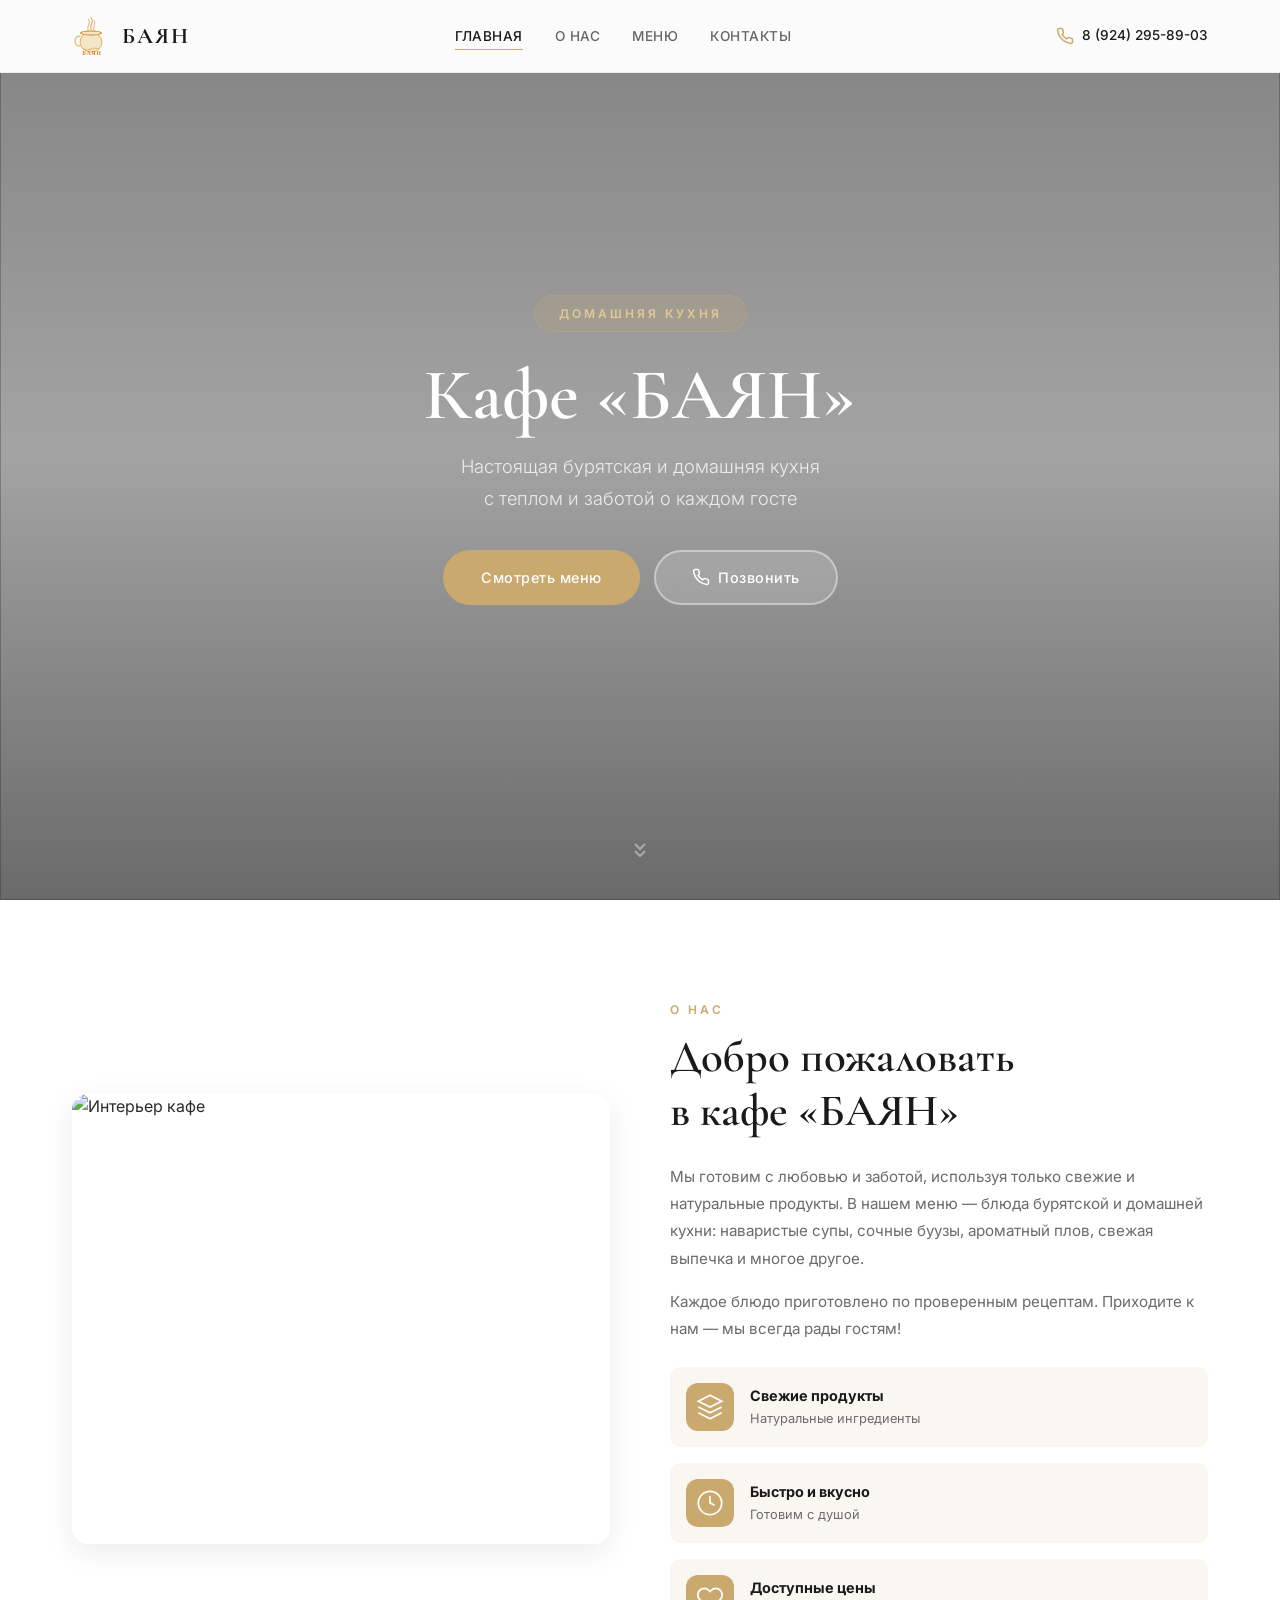
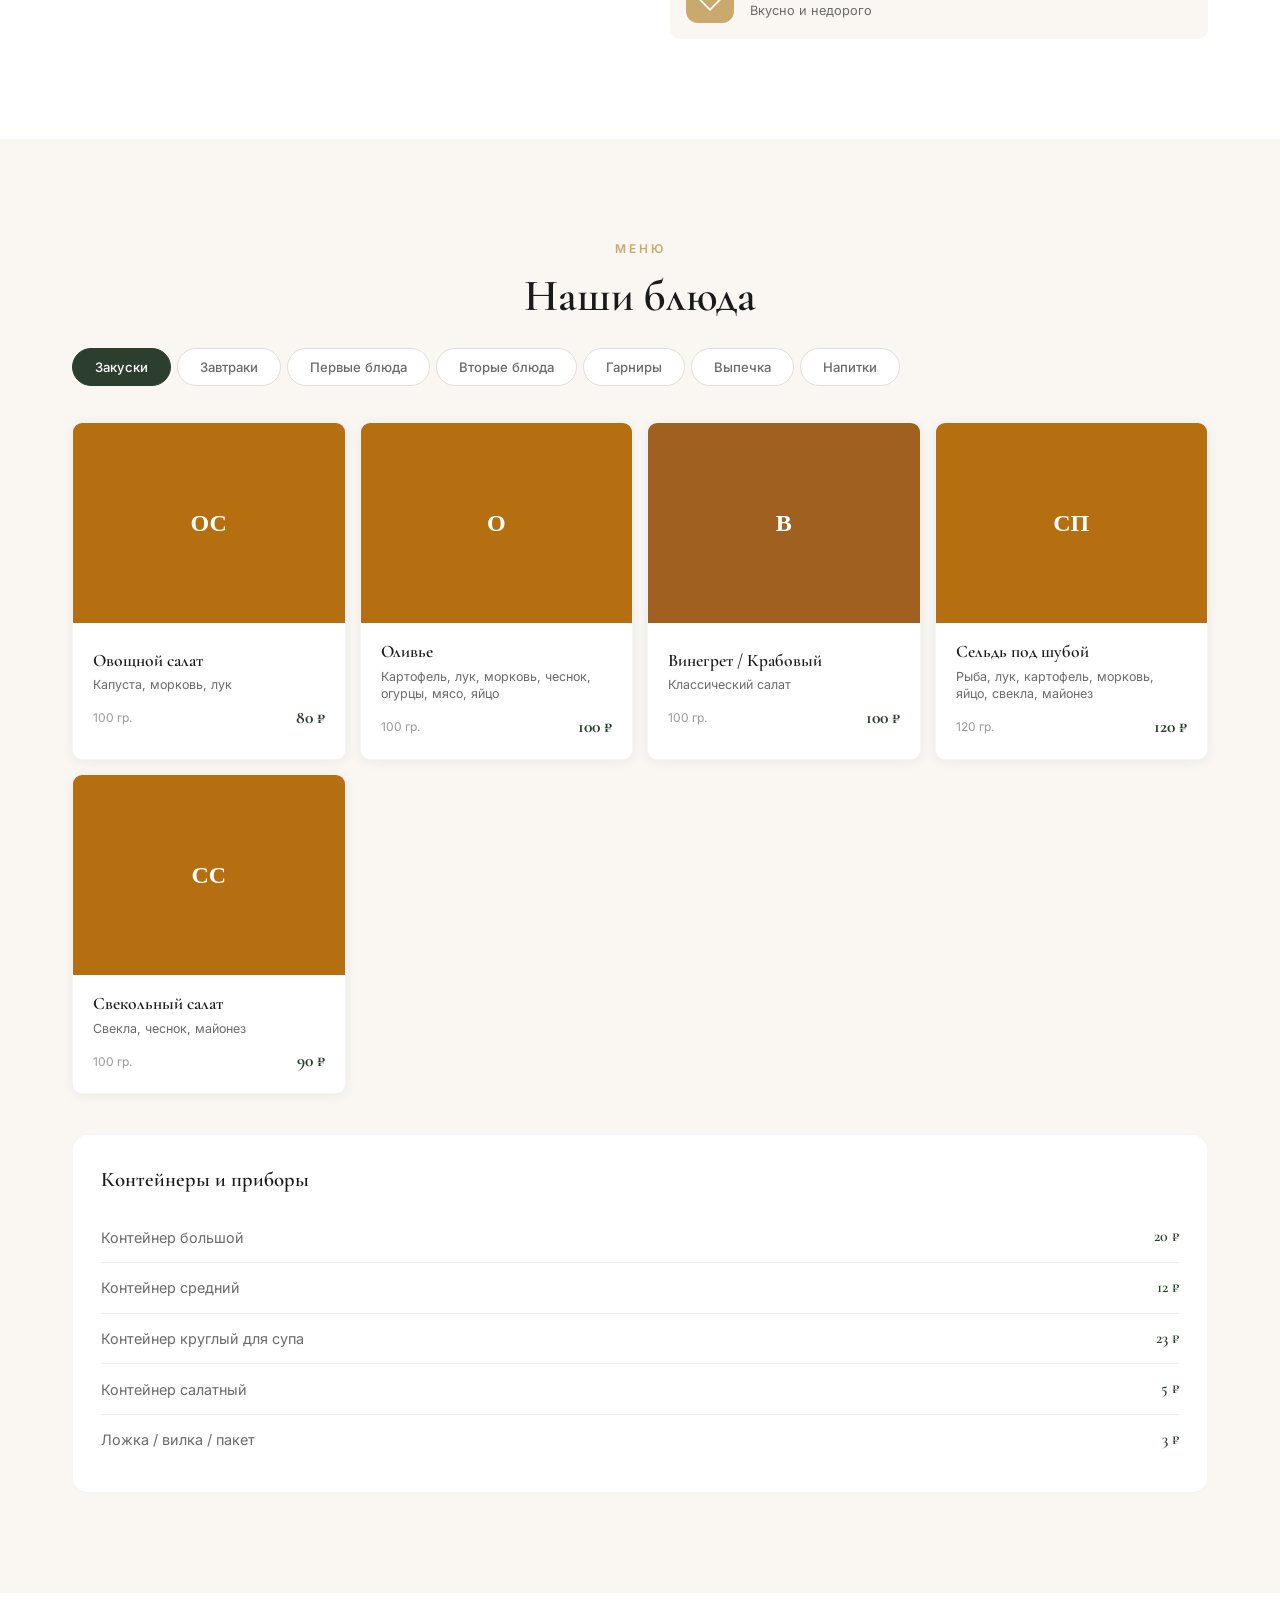
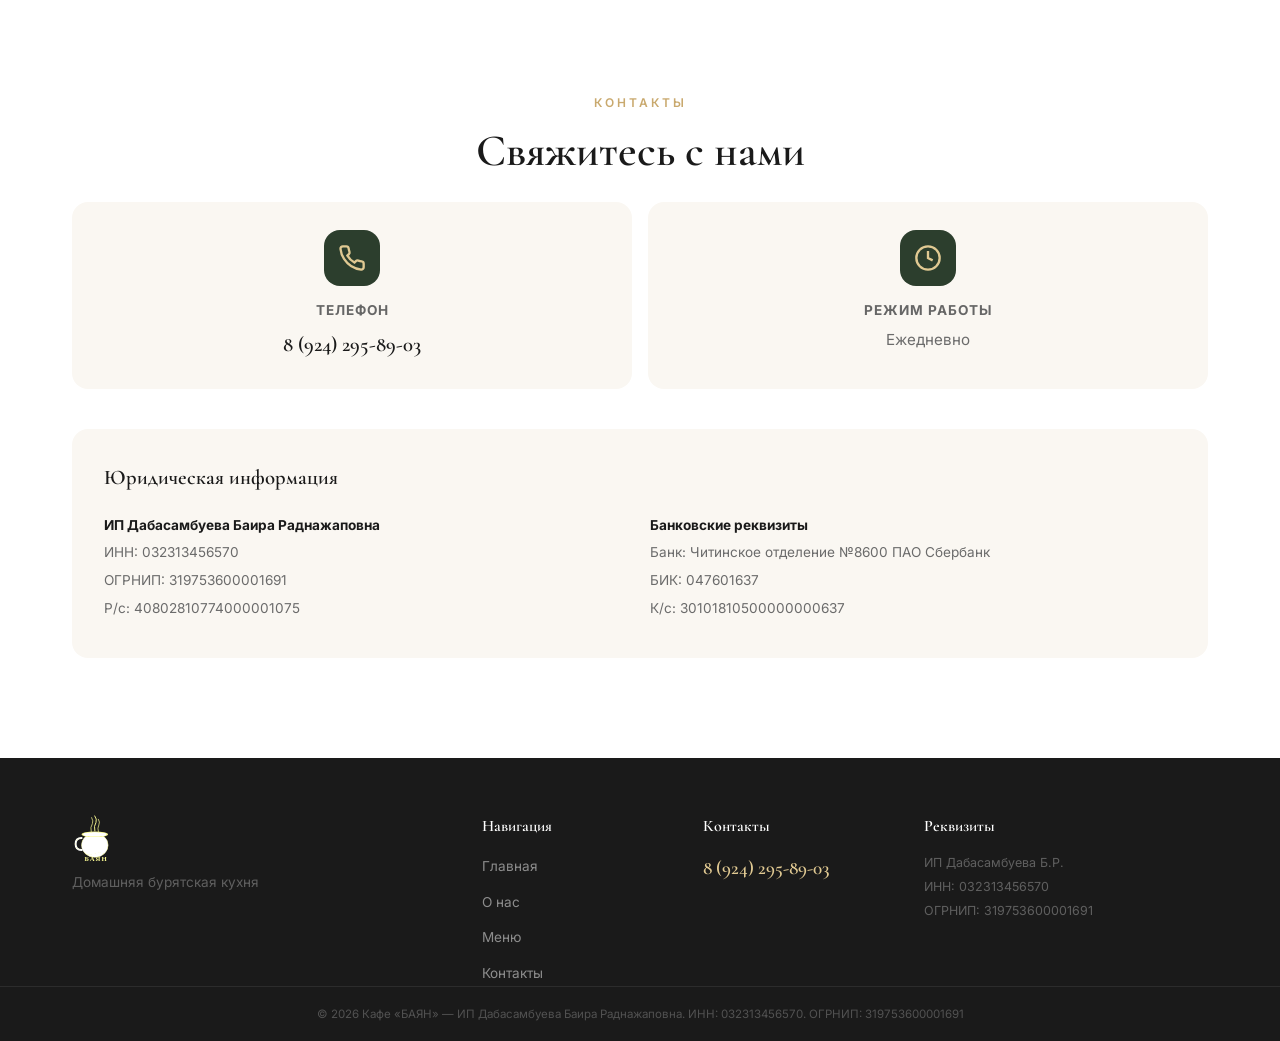
==== index.html @ fb152832 "redesign: premium modern look with real food photos Complete redesign of the website: - New color pa" ====
<!DOCTYPE html>
<html lang="ru">
<head>
    <meta charset="UTF-8">
    <meta name="viewport" content="width=device-width, initial-scale=1.0">
    <title>Кафе БАЯН — Домашняя бурятская кухня</title>
    <meta name="description" content="Кафе БАЯН — уютное кафе с домашней бурятской кухней. Буузы, плов, борщ, выпечка и многое другое. Доступные цены, вкусная еда.">
    <link rel="stylesheet" href="css/style.css">
    <link rel="preconnect" href="https://fonts.googleapis.com">
    <link rel="preconnect" href="https://fonts.gstatic.com" crossorigin>
    <link href="https://fonts.googleapis.com/css2?family=Cormorant+Garamond:wght@400;500;600;700&family=Inter:wght@300;400;500;600&display=swap" rel="stylesheet">
</head>
<body>
    <!-- Header -->
    <header class="header" id="header">
        <div class="container header__inner">
            <a href="#hero" class="header__logo">
                <img src="images/logo.svg" alt="Кафе БАЯН" class="header__logo-img">
                <span class="header__logo-text">БАЯН</span>
            </a>
            <nav class="header__nav" id="nav">
                <ul class="header__nav-list">
                    <li><a href="#hero" class="header__nav-link" data-nav>Главная</a></li>
                    <li><a href="#about" class="header__nav-link" data-nav>О нас</a></li>
                    <li><a href="#menu" class="header__nav-link" data-nav>Меню</a></li>
                    <li><a href="#contacts" class="header__nav-link" data-nav>Контакты</a></li>
                </ul>
                <a href="tel:+79242958903" class="header__phone-mobile">
                    <svg width="18" height="18" viewBox="0 0 24 24" fill="none" stroke="currentColor" stroke-width="2"><path d="M22 16.92v3a2 2 0 01-2.18 2 19.79 19.79 0 01-8.63-3.07 19.5 19.5 0 01-6-6 19.79 19.79 0 01-3.07-8.67A2 2 0 014.11 2h3a2 2 0 012 1.72c.127.96.361 1.903.7 2.81a2 2 0 01-.45 2.11L8.09 9.91a16 16 0 006 6l1.27-1.27a2 2 0 012.11-.45c.907.339 1.85.573 2.81.7A2 2 0 0122 16.92z"/></svg>
                    8 (924) 295-89-03
                </a>
            </nav>
            <a href="tel:+79242958903" class="header__phone">
                <svg width="18" height="18" viewBox="0 0 24 24" fill="none" stroke="currentColor" stroke-width="2"><path d="M22 16.92v3a2 2 0 01-2.18 2 19.79 19.79 0 01-8.63-3.07 19.5 19.5 0 01-6-6 19.79 19.79 0 01-3.07-8.67A2 2 0 014.11 2h3a2 2 0 012 1.72c.127.96.361 1.903.7 2.81a2 2 0 01-.45 2.11L8.09 9.91a16 16 0 006 6l1.27-1.27a2 2 0 012.11-.45c.907.339 1.85.573 2.81.7A2 2 0 0122 16.92z"/></svg>
                <span>8 (924) 295-89-03</span>
            </a>
            <button class="header__burger" id="burger" aria-label="Меню">
                <span></span><span></span><span></span>
            </button>
        </div>
    </header>

    <!-- Hero -->
    <section class="hero" id="hero">
        <div class="hero__bg">
            <img src="https://images.unsplash.com/photo-1555396273-367ea4eb4db5?w=1600&q=80&fit=crop" alt="" class="hero__bg-img">
        </div>
        <div class="hero__overlay"></div>
        <div class="container hero__inner">
            <div class="hero__badge">Домашняя кухня</div>
            <h1 class="hero__title">Кафе «БАЯН»</h1>
            <p class="hero__subtitle">Настоящая бурятская и домашняя кухня<br>с теплом и заботой о каждом госте</p>
            <div class="hero__actions">
                <a href="#menu" class="btn btn--primary">Смотреть меню</a>
                <a href="tel:+79242958903" class="btn btn--glass">
                    <svg width="18" height="18" viewBox="0 0 24 24" fill="none" stroke="currentColor" stroke-width="2"><path d="M22 16.92v3a2 2 0 01-2.18 2 19.79 19.79 0 01-8.63-3.07 19.5 19.5 0 01-6-6 19.79 19.79 0 01-3.07-8.67A2 2 0 014.11 2h3a2 2 0 012 1.72c.127.96.361 1.903.7 2.81a2 2 0 01-.45 2.11L8.09 9.91a16 16 0 006 6l1.27-1.27a2 2 0 012.11-.45c.907.339 1.85.573 2.81.7A2 2 0 0122 16.92z"/></svg>
                    Позвонить
                </a>
            </div>
        </div>
        <div class="hero__scroll">
            <svg width="24" height="24" viewBox="0 0 24 24" fill="none" stroke="currentColor" stroke-width="2"><path d="M7 13l5 5 5-5M7 6l5 5 5-5"/></svg>
        </div>
    </section>

    <!-- About -->
    <section class="about" id="about">
        <div class="container">
            <div class="about__grid">
                <div class="about__img-col">
                    <img src="https://images.unsplash.com/photo-1414235077428-338989a2e8c0?w=600&q=80&fit=crop" alt="Интерьер кафе" class="about__img" loading="lazy">
                </div>
                <div class="about__text-col">
                    <span class="section-label">О нас</span>
                    <h2 class="section-title">Добро пожаловать<br>в кафе «БАЯН»</h2>
                    <p class="about__text">Мы готовим с любовью и заботой, используя только свежие и натуральные продукты. В нашем меню — блюда бурятской и домашней кухни: наваристые супы, сочные буузы, ароматный плов, свежая выпечка и многое другое.</p>
                    <p class="about__text">Каждое блюдо приготовлено по проверенным рецептам. Приходите к нам — мы всегда рады гостям!</p>
                    <div class="about__features">
                        <div class="feature">
                            <div class="feature__icon">
                                <svg width="28" height="28" viewBox="0 0 24 24" fill="none" stroke="currentColor" stroke-width="1.5"><path d="M12 2L2 7l10 5 10-5-10-5zM2 17l10 5 10-5M2 12l10 5 10-5"/></svg>
                            </div>
                            <div>
                                <strong>Свежие продукты</strong>
                                <p>Натуральные ингредиенты</p>
                            </div>
                        </div>
                        <div class="feature">
                            <div class="feature__icon">
                                <svg width="28" height="28" viewBox="0 0 24 24" fill="none" stroke="currentColor" stroke-width="1.5"><circle cx="12" cy="12" r="10"/><path d="M12 6v6l4 2"/></svg>
                            </div>
                            <div>
                                <strong>Быстро и вкусно</strong>
                                <p>Готовим с душой</p>
                            </div>
                        </div>
                        <div class="feature">
                            <div class="feature__icon">
                                <svg width="28" height="28" viewBox="0 0 24 24" fill="none" stroke="currentColor" stroke-width="1.5"><path d="M20.84 4.61a5.5 5.5 0 00-7.78 0L12 5.67l-1.06-1.06a5.5 5.5 0 00-7.78 7.78l1.06 1.06L12 21.23l7.78-7.78 1.06-1.06a5.5 5.5 0 000-7.78z"/></svg>
                            </div>
                            <div>
                                <strong>Доступные цены</strong>
                                <p>Вкусно и недорого</p>
                            </div>
                        </div>
                    </div>
                </div>
            </div>
        </div>
    </section>

    <!-- Menu -->
    <section class="menu" id="menu">
        <div class="container">
            <span class="section-label section-label--center">Меню</span>
            <h2 class="section-title section-title--center">Наши блюда</h2>

            <div class="menu__tabs-wrap">
                <div class="menu__tabs">
                    <button class="menu__tab active" data-tab="cold">Закуски</button>
                    <button class="menu__tab" data-tab="breakfast">Завтраки</button>
                    <button class="menu__tab" data-tab="first">Первые блюда</button>
                    <button class="menu__tab" data-tab="second">Вторые блюда</button>
                    <button class="menu__tab" data-tab="garnish">Гарниры</button>
                    <button class="menu__tab" data-tab="bakery">Выпечка</button>
                    <button class="menu__tab" data-tab="drinks">Напитки</button>
                </div>
            </div>

            <!-- Cold appetizers -->
            <div class="menu__category active" id="cat-cold">
                <div class="menu__grid">
                    <div class="menu-card">
                        <div class="menu-card__img-wrap">
                            <img src="https://images.unsplash.com/photo-1512621776951-a57141f2eefd?w=400&h=300&fit=crop" alt="Овощной салат" class="menu-card__img" loading="lazy">
                        </div>
                        <div class="menu-card__body">
                            <h4 class="menu-card__name">Овощной салат</h4>
                            <p class="menu-card__desc">Капуста, морковь, лук</p>
                            <div class="menu-card__footer">
                                <span class="menu-card__weight">100 гр.</span>
                                <span class="menu-card__price">80 ₽</span>
                            </div>
                        </div>
                    </div>
                    <div class="menu-card">
                        <div class="menu-card__img-wrap">
                            <img src="https://images.unsplash.com/photo-1623428187969-5da2dcea5ebf?w=400&h=300&fit=crop" alt="Оливье" class="menu-card__img" loading="lazy">
                        </div>
                        <div class="menu-card__body">
                            <h4 class="menu-card__name">Оливье</h4>
                            <p class="menu-card__desc">Картофель, лук, морковь, чеснок, огурцы, мясо, яйцо</p>
                            <div class="menu-card__footer">
                                <span class="menu-card__weight">100 гр.</span>
                                <span class="menu-card__price">100 ₽</span>
                            </div>
                        </div>
                    </div>
                    <div class="menu-card">
                        <div class="menu-card__img-wrap">
                            <img src="https://images.unsplash.com/photo-1604909052743-94e838986d24?w=400&h=300&fit=crop" alt="Винегрет" class="menu-card__img" loading="lazy">
                        </div>
                        <div class="menu-card__body">
                            <h4 class="menu-card__name">Винегрет / Крабовый</h4>
                            <p class="menu-card__desc">Классический салат</p>
                            <div class="menu-card__footer">
                                <span class="menu-card__weight">100 гр.</span>
                                <span class="menu-card__price">100 ₽</span>
                            </div>
                        </div>
                    </div>
                    <div class="menu-card">
                        <div class="menu-card__img-wrap">
                            <img src="https://images.unsplash.com/photo-1574484284002-952d92456975?w=400&h=300&fit=crop" alt="Сельдь под шубой" class="menu-card__img" loading="lazy">
                        </div>
                        <div class="menu-card__body">
                            <h4 class="menu-card__name">Сельдь под шубой</h4>
                            <p class="menu-card__desc">Рыба, лук, картофель, морковь, яйцо, свекла, майонез</p>
                            <div class="menu-card__footer">
                                <span class="menu-card__weight">120 гр.</span>
                                <span class="menu-card__price">120 ₽</span>
                            </div>
                        </div>
                    </div>
                    <div class="menu-card">
                        <div class="menu-card__img-wrap">
                            <img src="https://images.unsplash.com/photo-1515543237350-b3eea1ec8082?w=400&h=300&fit=crop" alt="Свекольный салат" class="menu-card__img" loading="lazy">
                        </div>
                        <div class="menu-card__body">
                            <h4 class="menu-card__name">Свекольный салат</h4>
                            <p class="menu-card__desc">Свекла, чеснок, майонез</p>
                            <div class="menu-card__footer">
                                <span class="menu-card__weight">100 гр.</span>
                                <span class="menu-card__price">90 ₽</span>
                            </div>
                        </div>
                    </div>
                </div>
            </div>

            <!-- Breakfast -->
            <div class="menu__category" id="cat-breakfast">
                <div class="menu__grid">
                    <div class="menu-card">
                        <div class="menu-card__img-wrap">
                            <img src="https://images.unsplash.com/photo-1525351484163-7529414344d8?w=400&h=300&fit=crop" alt="Глазунья" class="menu-card__img" loading="lazy">
                        </div>
                        <div class="menu-card__body">
                            <h4 class="menu-card__name">Глазунья</h4>
                            <p class="menu-card__desc">Яичница-глазунья</p>
                            <div class="menu-card__footer">
                                <span class="menu-card__weight">2 шт.</span>
                                <span class="menu-card__price">80 ₽</span>
                            </div>
                        </div>
                    </div>
                    <div class="menu-card">
                        <div class="menu-card__img-wrap">
                            <img src="https://images.unsplash.com/photo-1529692236671-f1f6cf9683ba?w=400&h=300&fit=crop" alt="Колбаса жареная" class="menu-card__img" loading="lazy">
                        </div>
                        <div class="menu-card__body">
                            <h4 class="menu-card__name">Колбаса жареная</h4>
                            <p class="menu-card__desc">Жареная колбаса</p>
                            <div class="menu-card__footer">
                                <span class="menu-card__weight">100 гр.</span>
                                <span class="menu-card__price">80 ₽</span>
                            </div>
                        </div>
                    </div>
                    <div class="menu-card">
                        <div class="menu-card__img-wrap">
                            <img src="https://images.unsplash.com/photo-1517673132405-a56a62b18caf?w=400&h=300&fit=crop" alt="Каши" class="menu-card__img" loading="lazy">
                        </div>
                        <div class="menu-card__body">
                            <h4 class="menu-card__name">Каши рисовая, манная</h4>
                            <p class="menu-card__desc">С маслом</p>
                            <div class="menu-card__footer">
                                <span class="menu-card__weight">400 гр.</span>
                                <span class="menu-card__price">120 ₽</span>
                            </div>
                        </div>
                    </div>
                </div>
            </div>

            <!-- First courses -->
            <div class="menu__category" id="cat-first">
                <div class="menu__grid">
                    <div class="menu-card">
                        <div class="menu-card__img-wrap">
                            <img src="https://images.unsplash.com/photo-1547592166-23ac45744acd?w=400&h=300&fit=crop" alt="Аарса" class="menu-card__img" loading="lazy">
                        </div>
                        <div class="menu-card__body">
                            <h4 class="menu-card__name">Аарса</h4>
                            <p class="menu-card__desc">Традиционный бурятский суп</p>
                            <div class="menu-card__footer">
                                <span class="menu-card__weight">500 гр.</span>
                                <span class="menu-card__price">70 ₽</span>
                            </div>
                        </div>
                    </div>
                    <div class="menu-card">
                        <div class="menu-card__img-wrap">
                            <img src="https://images.unsplash.com/photo-1603105037880-880cd4f8412a?w=400&h=300&fit=crop" alt="Борщ" class="menu-card__img" loading="lazy">
                        </div>
                        <div class="menu-card__body">
                            <h4 class="menu-card__name">Борщ, Рассольник</h4>
                            <p class="menu-card__desc">Наваристый суп</p>
                            <div class="menu-card__footer">
                                <span class="menu-card__weight">500 гр.</span>
                                <span class="menu-card__price">160 ₽</span>
                            </div>
                        </div>
                    </div>
                    <div class="menu-card">
                        <div class="menu-card__img-wrap">
                            <img src="https://images.unsplash.com/photo-1569718212165-3a8278d5f624?w=400&h=300&fit=crop" alt="Лагман" class="menu-card__img" loading="lazy">
                        </div>
                        <div class="menu-card__body">
                            <h4 class="menu-card__name">Лагман</h4>
                            <p class="menu-card__desc">Густой суп с лапшой</p>
                            <div class="menu-card__footer">
                                <span class="menu-card__weight">500 гр.</span>
                                <span class="menu-card__price">180 ₽</span>
                            </div>
                        </div>
                    </div>
                    <div class="menu-card">
                        <div class="menu-card__img-wrap">
                            <img src="https://images.unsplash.com/photo-1476718406336-bb5a9690ee2a?w=400&h=300&fit=crop" alt="Суп домашний" class="menu-card__img" loading="lazy">
                        </div>
                        <div class="menu-card__body">
                            <h4 class="menu-card__name">Суп домашний</h4>
                            <p class="menu-card__desc">На заказ, ожидание 5 минут</p>
                            <div class="menu-card__footer">
                                <span class="menu-card__weight">500 гр.</span>
                                <span class="menu-card__price">160 ₽</span>
                            </div>
                        </div>
                    </div>
                    <div class="menu-card">
                        <div class="menu-card__img-wrap">
                            <img src="https://images.unsplash.com/photo-1583032015879-e5022cb87c3b?w=400&h=300&fit=crop" alt="Баншатай" class="menu-card__img" loading="lazy">
                        </div>
                        <div class="menu-card__body">
                            <h4 class="menu-card__name">Баншатай</h4>
                            <p class="menu-card__desc">На заказ, ожидание 8 минут</p>
                            <div class="menu-card__footer">
                                <span class="menu-card__weight">500 гр.</span>
                                <span class="menu-card__price">180 ₽</span>
                            </div>
                        </div>
                    </div>
                    <div class="menu-card">
                        <div class="menu-card__img-wrap">
                            <img src="https://images.unsplash.com/photo-1583577612013-4e6e0e081b0a?w=400&h=300&fit=crop" alt="Пельмени" class="menu-card__img" loading="lazy">
                        </div>
                        <div class="menu-card__body">
                            <h4 class="menu-card__name">Пельмени</h4>
                            <p class="menu-card__desc">На заказ, ожидание 8 минут</p>
                            <div class="menu-card__footer">
                                <span class="menu-card__weight">12 шт.</span>
                                <span class="menu-card__price">180 ₽</span>
                            </div>
                        </div>
                    </div>
                </div>
            </div>

            <!-- Second courses -->
            <div class="menu__category" id="cat-second">
                <div class="menu__grid">
                    <div class="menu-card">
                        <div class="menu-card__img-wrap">
                            <img src="https://images.unsplash.com/photo-1625938145744-e380515399bf?w=400&h=300&fit=crop" alt="Буузы" class="menu-card__img" loading="lazy">
                        </div>
                        <div class="menu-card__body">
                            <h4 class="menu-card__name">Буузы</h4>
                            <p class="menu-card__desc">Традиционное бурятское блюдо</p>
                            <div class="menu-card__footer">
                                <span class="menu-card__weight">80 гр.</span>
                                <span class="menu-card__price">90 ₽</span>
                            </div>
                        </div>
                    </div>
                    <div class="menu-card">
                        <div class="menu-card__img-wrap">
                            <img src="https://images.unsplash.com/photo-1587049016823-69ef9d68d9a4?w=400&h=300&fit=crop" alt="Вареники" class="menu-card__img" loading="lazy">
                        </div>
                        <div class="menu-card__body">
                            <h4 class="menu-card__name">Вареники с картофелем</h4>
                            <p class="menu-card__desc">Домашние вареники</p>
                            <div class="menu-card__footer">
                                <span class="menu-card__weight">4 шт.</span>
                                <span class="menu-card__price">160 ₽</span>
                            </div>
                        </div>
                    </div>
                    <div class="menu-card">
                        <div class="menu-card__img-wrap">
                            <img src="https://images.unsplash.com/photo-1608039829572-abe453458948?w=400&h=300&fit=crop" alt="Гуляш" class="menu-card__img" loading="lazy">
                        </div>
                        <div class="menu-card__body">
                            <h4 class="menu-card__name">Гуляш из говядины</h4>
                            <p class="menu-card__desc">Нежное мясо в соусе</p>
                            <div class="menu-card__footer">
                                <span class="menu-card__weight">100 гр.</span>
                                <span class="menu-card__price">150 ₽</span>
                            </div>
                        </div>
                    </div>
                    <div class="menu-card">
                        <div class="menu-card__img-wrap">
                            <img src="https://images.unsplash.com/photo-1519708227418-c8fd9a32b7a2?w=400&h=300&fit=crop" alt="Горбуша" class="menu-card__img" loading="lazy">
                        </div>
                        <div class="menu-card__body">
                            <h4 class="menu-card__name">Горбуша запеченная с картофелем</h4>
                            <p class="menu-card__desc">Рыба с гарниром</p>
                            <div class="menu-card__footer">
                                <span class="menu-card__weight">1 шт.</span>
                                <span class="menu-card__price">300 ₽</span>
                            </div>
                        </div>
                    </div>
                    <div class="menu-card">
                        <div class="menu-card__img-wrap">
                            <img src="https://images.unsplash.com/photo-1467003909585-2f8a72700288?w=400&h=300&fit=crop" alt="Рыба под маринадом" class="menu-card__img" loading="lazy">
                        </div>
                        <div class="menu-card__body">
                            <h4 class="menu-card__name">Рыба под маринадом</h4>
                            <p class="menu-card__desc">Минтай</p>
                            <div class="menu-card__footer">
                                <span class="menu-card__weight">100 гр.</span>
                                <span class="menu-card__price">100 ₽</span>
                            </div>
                        </div>
                    </div>
                    <div class="menu-card">
                        <div class="menu-card__img-wrap">
                            <img src="https://images.unsplash.com/photo-1534939561126-855b8675edd7?w=400&h=300&fit=crop" alt="Жаркое" class="menu-card__img" loading="lazy">
                        </div>
                        <div class="menu-card__body">
                            <h4 class="menu-card__name">Жаркое с курицей/свининой</h4>
                            <p class="menu-card__desc">Сытное горячее блюдо</p>
                            <div class="menu-card__footer">
                                <span class="menu-card__weight">300 гр.</span>
                                <span class="menu-card__price">210 ₽</span>
                            </div>
                        </div>
                    </div>
                    <div class="menu-card">
                        <div class="menu-card__img-wrap">
                            <img src="https://images.unsplash.com/photo-1577906096429-f73c2c312435?w=400&h=300&fit=crop" alt="Котлета" class="menu-card__img" loading="lazy">
                        </div>
                        <div class="menu-card__body">
                            <h4 class="menu-card__name">Котлета</h4>
                            <p class="menu-card__desc">Домашняя котлета</p>
                            <div class="menu-card__footer">
                                <span class="menu-card__weight">100 гр.</span>
                                <span class="menu-card__price">150 ₽</span>
                            </div>
                        </div>
                    </div>
                    <div class="menu-card">
                        <div class="menu-card__img-wrap">
                            <img src="https://images.unsplash.com/photo-1598103442097-8b74394b95c6?w=400&h=300&fit=crop" alt="Курица" class="menu-card__img" loading="lazy">
                        </div>
                        <div class="menu-card__body">
                            <h4 class="menu-card__name">Курица</h4>
                            <p class="menu-card__desc">Порция курицы</p>
                            <div class="menu-card__footer">
                                <span class="menu-card__weight">140 гр.</span>
                                <span class="menu-card__price">190 ₽</span>
                            </div>
                        </div>
                    </div>
                    <div class="menu-card">
                        <div class="menu-card__img-wrap">
                            <img src="https://images.unsplash.com/photo-1504674900247-0877df9cc836?w=400&h=300&fit=crop" alt="Мясо верёвочкой" class="menu-card__img" loading="lazy">
                        </div>
                        <div class="menu-card__body">
                            <h4 class="menu-card__name">Мясо верёвочкой</h4>
                            <p class="menu-card__desc">Свинина, лук, перец, морковь, соус</p>
                            <div class="menu-card__footer">
                                <span class="menu-card__weight">120 гр.</span>
                                <span class="menu-card__price">190 ₽</span>
                            </div>
                        </div>
                    </div>
                    <div class="menu-card">
                        <div class="menu-card__img-wrap">
                            <img src="https://images.unsplash.com/photo-1585032226651-759b368d7246?w=400&h=300&fit=crop" alt="Мясо по-китайски" class="menu-card__img" loading="lazy">
                        </div>
                        <div class="menu-card__body">
                            <h4 class="menu-card__name">Мясо по-китайски с лапшой фунчоза</h4>
                            <p class="menu-card__desc">Мясо со стеклянной лапшой</p>
                            <div class="menu-card__footer">
                                <span class="menu-card__weight">300 гр.</span>
                                <span class="menu-card__price">220 ₽</span>
                            </div>
                        </div>
                    </div>
                    <div class="menu-card">
                        <div class="menu-card__img-wrap">
                            <img src="https://images.unsplash.com/photo-1563379091339-03b21ab4a4f8?w=400&h=300&fit=crop" alt="Плов" class="menu-card__img" loading="lazy">
                        </div>
                        <div class="menu-card__body">
                            <h4 class="menu-card__name">Плов</h4>
                            <p class="menu-card__desc">Ароматный плов</p>
                            <div class="menu-card__footer">
                                <span class="menu-card__weight">300 гр.</span>
                                <span class="menu-card__price">210 ₽</span>
                            </div>
                        </div>
                    </div>
                    <div class="menu-card">
                        <div class="menu-card__img-wrap">
                            <img src="https://images.unsplash.com/photo-1529042410759-befb1204b468?w=400&h=300&fit=crop" alt="Тефтели" class="menu-card__img" loading="lazy">
                        </div>
                        <div class="menu-card__body">
                            <h4 class="menu-card__name">Тефтели</h4>
                            <p class="menu-card__desc">Мясные тефтели</p>
                            <div class="menu-card__footer">
                                <span class="menu-card__weight">2 шт.</span>
                                <span class="menu-card__price">150 ₽</span>
                            </div>
                        </div>
                    </div>
                    <div class="menu-card">
                        <div class="menu-card__img-wrap">
                            <img src="https://images.unsplash.com/photo-1594756202469-9ff9799b2e4e?w=400&h=300&fit=crop" alt="Солянка" class="menu-card__img" loading="lazy">
                        </div>
                        <div class="menu-card__body">
                            <h4 class="menu-card__name">Солянка</h4>
                            <p class="menu-card__desc">Наваристая солянка</p>
                            <div class="menu-card__footer">
                                <span class="menu-card__weight">300 гр.</span>
                                <span class="menu-card__price">210 ₽</span>
                            </div>
                        </div>
                    </div>
                    <div class="menu-card">
                        <div class="menu-card__img-wrap">
                            <img src="https://images.unsplash.com/photo-1432139555190-58524dae6a55?w=400&h=300&fit=crop" alt="Свинина поджарка" class="menu-card__img" loading="lazy">
                        </div>
                        <div class="menu-card__body">
                            <h4 class="menu-card__name">Свинина поджарка / с грибами</h4>
                            <p class="menu-card__desc">Жареная свинина</p>
                            <div class="menu-card__footer">
                                <span class="menu-card__weight">120 гр.</span>
                                <span class="menu-card__price">190 ₽</span>
                            </div>
                        </div>
                    </div>
                    <div class="menu-card">
                        <div class="menu-card__img-wrap">
                            <img src="https://images.unsplash.com/photo-1569058242253-92a9c755a0ec?w=400&h=300&fit=crop" alt="Цуйван" class="menu-card__img" loading="lazy">
                        </div>
                        <div class="menu-card__body">
                            <h4 class="menu-card__name">Цуйван</h4>
                            <p class="menu-card__desc">Лапша с мясом и овощами</p>
                            <div class="menu-card__footer">
                                <span class="menu-card__weight">300 гр.</span>
                                <span class="menu-card__price">220 ₽</span>
                            </div>
                        </div>
                    </div>
                    <div class="menu-card">
                        <div class="menu-card__img-wrap">
                            <img src="https://images.unsplash.com/photo-1630384060421-cb20d0e0649d?w=400&h=300&fit=crop" alt="Картофель фри" class="menu-card__img" loading="lazy">
                        </div>
                        <div class="menu-card__body">
                            <h4 class="menu-card__name">Картофель фри</h4>
                            <p class="menu-card__desc">На заказ, ожидание 5 минут</p>
                            <div class="menu-card__footer">
                                <span class="menu-card__weight">150 гр.</span>
                                <span class="menu-card__price">180 ₽</span>
                            </div>
                        </div>
                    </div>
                    <div class="menu-card">
                        <div class="menu-card__img-wrap">
                            <img src="https://images.unsplash.com/photo-1562967914-608f82629710?w=400&h=300&fit=crop" alt="Наггетсы" class="menu-card__img" loading="lazy">
                        </div>
                        <div class="menu-card__body">
                            <h4 class="menu-card__name">Наггетсы</h4>
                            <p class="menu-card__desc">Куриные наггетсы</p>
                            <div class="menu-card__footer">
                                <span class="menu-card__weight">4 шт.</span>
                                <span class="menu-card__price">160 ₽</span>
                            </div>
                        </div>
                    </div>
                </div>
            </div>

            <!-- Garnish -->
            <div class="menu__category" id="cat-garnish">
                <div class="menu__grid">
                    <div class="menu-card">
                        <div class="menu-card__img-wrap">
                            <img src="https://images.unsplash.com/photo-1596560548464-f010549b84d7?w=400&h=300&fit=crop" alt="Пюре" class="menu-card__img" loading="lazy">
                        </div>
                        <div class="menu-card__body">
                            <h4 class="menu-card__name">Пюре картофельное</h4>
                            <p class="menu-card__desc">Нежное пюре</p>
                            <div class="menu-card__footer">
                                <span class="menu-card__weight">200 гр.</span>
                                <span class="menu-card__price">90 ₽</span>
                            </div>
                        </div>
                    </div>
                    <div class="menu-card">
                        <div class="menu-card__img-wrap">
                            <img src="https://images.unsplash.com/photo-1621996346565-e3dbc646d9a9?w=400&h=300&fit=crop" alt="Рожки" class="menu-card__img" loading="lazy">
                        </div>
                        <div class="menu-card__body">
                            <h4 class="menu-card__name">Рожки</h4>
                            <p class="menu-card__desc">Макаронные изделия</p>
                            <div class="menu-card__footer">
                                <span class="menu-card__weight">200 гр.</span>
                                <span class="menu-card__price">80 ₽</span>
                            </div>
                        </div>
                    </div>
                    <div class="menu-card">
                        <div class="menu-card__img-wrap">
                            <img src="https://images.unsplash.com/photo-1536304993881-460e4e4b1583?w=400&h=300&fit=crop" alt="Рис, гречка" class="menu-card__img" loading="lazy">
                        </div>
                        <div class="menu-card__body">
                            <h4 class="menu-card__name">Рис, гречка</h4>
                            <p class="menu-card__desc">Крупяной гарнир</p>
                            <div class="menu-card__footer">
                                <span class="menu-card__weight">200 гр.</span>
                                <span class="menu-card__price">80 ₽</span>
                            </div>
                        </div>
                    </div>
                    <div class="menu-card">
                        <div class="menu-card__img-wrap">
                            <img src="https://images.unsplash.com/photo-1612929633738-8fe44f7ec841?w=400&h=300&fit=crop" alt="Лапша домашняя" class="menu-card__img" loading="lazy">
                        </div>
                        <div class="menu-card__body">
                            <h4 class="menu-card__name">Лапша домашняя</h4>
                            <p class="menu-card__desc">Домашняя лапша</p>
                            <div class="menu-card__footer">
                                <span class="menu-card__weight">200 гр.</span>
                                <span class="menu-card__price">80 ₽</span>
                            </div>
                        </div>
                    </div>
                </div>
            </div>

            <!-- Bakery -->
            <div class="menu__category" id="cat-bakery">
                <div class="menu__grid">
                    <div class="menu-card">
                        <div class="menu-card__img-wrap">
                            <img src="https://images.unsplash.com/photo-1519676867240-f03562e64548?w=400&h=300&fit=crop" alt="Блины" class="menu-card__img" loading="lazy">
                        </div>
                        <div class="menu-card__body">
                            <h4 class="menu-card__name">Блины</h4>
                            <p class="menu-card__desc">Со сгущёнкой или сметаной</p>
                            <div class="menu-card__footer">
                                <span class="menu-card__weight">2 шт.</span>
                                <span class="menu-card__price">65 ₽</span>
                            </div>
                        </div>
                    </div>
                    <div class="menu-card">
                        <div class="menu-card__img-wrap">
                            <img src="https://images.unsplash.com/photo-1568051243851-f9b136146e97?w=400&h=300&fit=crop" alt="Вафельная трубочка" class="menu-card__img" loading="lazy">
                        </div>
                        <div class="menu-card__body">
                            <h4 class="menu-card__name">Вафельная трубочка</h4>
                            <p class="menu-card__desc">С начинкой «варёнка»</p>
                            <div class="menu-card__footer">
                                <span class="menu-card__weight">1 шт.</span>
                                <span class="menu-card__price">65 ₽</span>
                            </div>
                        </div>
                    </div>
                    <div class="menu-card">
                        <div class="menu-card__img-wrap">
                            <img src="https://images.unsplash.com/photo-1601924287811-e34de5d17476?w=400&h=300&fit=crop" alt="Чебурек" class="menu-card__img" loading="lazy">
                        </div>
                        <div class="menu-card__body">
                            <h4 class="menu-card__name">Чебурек</h4>
                            <p class="menu-card__desc">Хрустящий чебурек с мясом</p>
                            <div class="menu-card__footer">
                                <span class="menu-card__weight">1 шт.</span>
                                <span class="menu-card__price">130 ₽</span>
                            </div>
                        </div>
                    </div>
                    <div class="menu-card">
                        <div class="menu-card__img-wrap">
                            <img src="https://images.unsplash.com/photo-1608039829572-abe453458948?w=400&h=300&fit=crop" alt="Курник" class="menu-card__img" loading="lazy">
                        </div>
                        <div class="menu-card__body">
                            <h4 class="menu-card__name">Курник</h4>
                            <p class="menu-card__desc">Пирог с курицей</p>
                            <div class="menu-card__footer">
                                <span class="menu-card__weight">1 шт.</span>
                                <span class="menu-card__price">150 ₽</span>
                            </div>
                        </div>
                    </div>
                    <div class="menu-card">
                        <div class="menu-card__img-wrap">
                            <img src="https://images.unsplash.com/photo-1565299624946-b28f40a0ae38?w=400&h=300&fit=crop" alt="Пицца" class="menu-card__img" loading="lazy">
                        </div>
                        <div class="menu-card__body">
                            <h4 class="menu-card__name">Пицца</h4>
                            <p class="menu-card__desc">Мини-пицца</p>
                            <div class="menu-card__footer">
                                <span class="menu-card__weight">1 шт.</span>
                                <span class="menu-card__price">80 ₽</span>
                            </div>
                        </div>
                    </div>
                    <div class="menu-card">
                        <div class="menu-card__img-wrap">
                            <img src="https://images.unsplash.com/photo-1509440159596-0249088772ff?w=400&h=300&fit=crop" alt="Пирожки" class="menu-card__img" loading="lazy">
                        </div>
                        <div class="menu-card__body">
                            <h4 class="menu-card__name">Пирожки / Пирог с яблоком</h4>
                            <p class="menu-card__desc">С капустой или картофелем</p>
                            <div class="menu-card__footer">
                                <span class="menu-card__weight">1 шт.</span>
                                <span class="menu-card__price">70 ₽</span>
                            </div>
                        </div>
                    </div>
                    <div class="menu-card">
                        <div class="menu-card__img-wrap">
                            <img src="https://images.unsplash.com/photo-1586985289688-ca3cf47d3e6e?w=400&h=300&fit=crop" alt="Пирожки с ливером" class="menu-card__img" loading="lazy">
                        </div>
                        <div class="menu-card__body">
                            <h4 class="menu-card__name">Пирожки с ливером/мясом и рисом</h4>
                            <p class="menu-card__desc">Сытные пирожки</p>
                            <div class="menu-card__footer">
                                <span class="menu-card__weight">1 шт.</span>
                                <span class="menu-card__price">70 ₽</span>
                            </div>
                        </div>
                    </div>
                    <div class="menu-card">
                        <div class="menu-card__img-wrap">
                            <img src="https://images.unsplash.com/photo-1619740455993-9d701c8da2c3?w=400&h=300&fit=crop" alt="Сосиска в тесте" class="menu-card__img" loading="lazy">
                        </div>
                        <div class="menu-card__body">
                            <h4 class="menu-card__name">Сосиска в тесте</h4>
                            <p class="menu-card__desc">Жареная или печёная</p>
                            <div class="menu-card__footer">
                                <span class="menu-card__weight">1 шт.</span>
                                <span class="menu-card__price">80 ₽</span>
                            </div>
                        </div>
                    </div>
                    <div class="menu-card">
                        <div class="menu-card__img-wrap">
                            <img src="https://images.unsplash.com/photo-1549931319-a545753467c8?w=400&h=300&fit=crop" alt="Хлеб" class="menu-card__img" loading="lazy">
                        </div>
                        <div class="menu-card__body">
                            <h4 class="menu-card__name">Хлеб</h4>
                            <p class="menu-card__desc">Свежий хлеб</p>
                            <div class="menu-card__footer">
                                <span class="menu-card__weight">1 шт.</span>
                                <span class="menu-card__price">5 ₽</span>
                            </div>
                        </div>
                    </div>
                </div>
            </div>

            <!-- Drinks -->
            <div class="menu__category" id="cat-drinks">
                <div class="menu__grid">
                    <div class="menu-card">
                        <div class="menu-card__img-wrap">
                            <img src="https://images.unsplash.com/photo-1544787219-7f47ccb76574?w=400&h=300&fit=crop" alt="Чай с молоком" class="menu-card__img" loading="lazy">
                        </div>
                        <div class="menu-card__body">
                            <h4 class="menu-card__name">Чай с молоком</h4>
                            <p class="menu-card__desc">С сахаром</p>
                            <div class="menu-card__footer">
                                <span class="menu-card__weight">200 мл.</span>
                                <span class="menu-card__price">40 ₽</span>
                            </div>
                        </div>
                    </div>
                    <div class="menu-card">
                        <div class="menu-card__img-wrap">
                            <img src="https://images.unsplash.com/photo-1556679343-c7306c1976bc?w=400&h=300&fit=crop" alt="Чай с лимоном" class="menu-card__img" loading="lazy">
                        </div>
                        <div class="menu-card__body">
                            <h4 class="menu-card__name">Чай с лимоном и сахаром</h4>
                            <p class="menu-card__desc">Ароматный чай</p>
                            <div class="menu-card__footer">
                                <span class="menu-card__weight">200 мл.</span>
                                <span class="menu-card__price">45 ₽</span>
                            </div>
                        </div>
                    </div>
                    <div class="menu-card">
                        <div class="menu-card__img-wrap">
                            <img src="https://images.unsplash.com/photo-1509042239860-f550ce710b93?w=400&h=300&fit=crop" alt="Кофе" class="menu-card__img" loading="lazy">
                        </div>
                        <div class="menu-card__body">
                            <h4 class="menu-card__name">Кофе 3 в 1 / чёрный с сахаром</h4>
                            <p class="menu-card__desc">Горячий кофе</p>
                            <div class="menu-card__footer">
                                <span class="menu-card__weight">200 мл.</span>
                                <span class="menu-card__price">45 ₽</span>
                            </div>
                        </div>
                    </div>
                    <div class="menu-card">
                        <div class="menu-card__img-wrap">
                            <img src="https://images.unsplash.com/photo-1534353473418-4cfa6c56fd38?w=400&h=300&fit=crop" alt="Компот" class="menu-card__img" loading="lazy">
                        </div>
                        <div class="menu-card__body">
                            <h4 class="menu-card__name">Компот</h4>
                            <p class="menu-card__desc">Домашний компот</p>
                            <div class="menu-card__footer">
                                <span class="menu-card__weight">200 мл.</span>
                                <span class="menu-card__price">40 ₽</span>
                            </div>
                        </div>
                    </div>
                </div>
            </div>

            <!-- Containers -->
            <div class="menu__extra">
                <h3 class="menu__extra-title">Контейнеры и приборы</h3>
                <div class="menu__extra-grid">
                    <div class="menu__extra-item"><span>Контейнер большой</span><span>20 ₽</span></div>
                    <div class="menu__extra-item"><span>Контейнер средний</span><span>12 ₽</span></div>
                    <div class="menu__extra-item"><span>Контейнер круглый для супа</span><span>23 ₽</span></div>
                    <div class="menu__extra-item"><span>Контейнер салатный</span><span>5 ₽</span></div>
                    <div class="menu__extra-item"><span>Ложка / вилка / пакет</span><span>3 ₽</span></div>
                </div>
            </div>
        </div>
    </section>

    <!-- Contacts -->
    <section class="contacts" id="contacts">
        <div class="container">
            <span class="section-label section-label--center">Контакты</span>
            <h2 class="section-title section-title--center">Свяжитесь с нами</h2>
            <div class="contacts__grid">
                <div class="contacts__card">
                    <div class="contacts__card-icon">
                        <svg width="28" height="28" viewBox="0 0 24 24" fill="none" stroke="currentColor" stroke-width="2"><path d="M22 16.92v3a2 2 0 01-2.18 2 19.79 19.79 0 01-8.63-3.07 19.5 19.5 0 01-6-6 19.79 19.79 0 01-3.07-8.67A2 2 0 014.11 2h3a2 2 0 012 1.72c.127.96.361 1.903.7 2.81a2 2 0 01-.45 2.11L8.09 9.91a16 16 0 006 6l1.27-1.27a2 2 0 012.11-.45c.907.339 1.85.573 2.81.7A2 2 0 0122 16.92z"/></svg>
                    </div>
                    <strong>Телефон</strong>
                    <a href="tel:+79242958903" class="contacts__phone">8 (924) 295-89-03</a>
                </div>
                <div class="contacts__card">
                    <div class="contacts__card-icon">
                        <svg width="28" height="28" viewBox="0 0 24 24" fill="none" stroke="currentColor" stroke-width="2"><circle cx="12" cy="12" r="10"/><path d="M12 6v6l4 2"/></svg>
                    </div>
                    <strong>Режим работы</strong>
                    <p>Ежедневно</p>
                </div>
            </div>

            <div class="contacts__legal">
                <h3>Юридическая информация</h3>
                <div class="contacts__legal-grid">
                    <div>
                        <p><strong>ИП Дабасамбуева Баира Раднажаповна</strong></p>
                        <p>ИНН: 032313456570</p>
                        <p>ОГРНИП: 319753600001691</p>
                        <p>Р/с: 40802810774000001075</p>
                    </div>
                    <div>
                        <p><strong>Банковские реквизиты</strong></p>
                        <p>Банк: Читинское отделение №8600 ПАО Сбербанк</p>
                        <p>БИК: 047601637</p>
                        <p>К/с: 30101810500000000637</p>
                    </div>
                </div>
            </div>
        </div>
    </section>

    <!-- Footer -->
    <footer class="footer">
        <div class="container footer__inner">
            <div class="footer__brand">
                <img src="images/logo.svg" alt="Кафе БАЯН" class="footer__logo">
                <p>Домашняя бурятская кухня</p>
            </div>
            <div class="footer__nav">
                <h4>Навигация</h4>
                <ul>
                    <li><a href="#hero">Главная</a></li>
                    <li><a href="#about">О нас</a></li>
                    <li><a href="#menu">Меню</a></li>
                    <li><a href="#contacts">Контакты</a></li>
                </ul>
            </div>
            <div class="footer__contact">
                <h4>Контакты</h4>
                <a href="tel:+79242958903">8 (924) 295-89-03</a>
            </div>
            <div class="footer__legal">
                <h4>Реквизиты</h4>
                <p>ИП Дабасамбуева Б.Р.</p>
                <p>ИНН: 032313456570</p>
                <p>ОГРНИП: 319753600001691</p>
            </div>
        </div>
        <div class="footer__bottom">
            <div class="container">
                <p>&copy; 2026 Кафе «БАЯН» &mdash; ИП Дабасамбуева Баира Раднажаповна. ИНН: 032313456570. ОГРНИП: 319753600001691</p>
            </div>
        </div>
    </footer>

    <!-- Mobile call button -->
    <a href="tel:+79242958903" class="mobile-call" aria-label="Позвонить">
        <svg width="24" height="24" viewBox="0 0 24 24" fill="none" stroke="currentColor" stroke-width="2"><path d="M22 16.92v3a2 2 0 01-2.18 2 19.79 19.79 0 01-8.63-3.07 19.5 19.5 0 01-6-6 19.79 19.79 0 01-3.07-8.67A2 2 0 014.11 2h3a2 2 0 012 1.72c.127.96.361 1.903.7 2.81a2 2 0 01-.45 2.11L8.09 9.91a16 16 0 006 6l1.27-1.27a2 2 0 012.11-.45c.907.339 1.85.573 2.81.7A2 2 0 0122 16.92z"/></svg>
    </a>

    <script src="js/main.js"></script>
</body>
</html>
---- css/style.css ----
/* ===== Reset ===== */
*, *::before, *::after { margin: 0; padding: 0; box-sizing: border-box; }

:root {
    --dark: #1A1A1A;
    --dark-green: #2C3E2D;
    --green: #3D5A3E;
    --gold: #C9A96E;
    --gold-light: #E0C992;
    --gold-dark: #A88B50;
    --cream: #FAF7F2;
    --white: #FFFFFF;
    --gray-50: #F8F8F8;
    --gray-100: #F0EFED;
    --gray-200: #E0DFDD;
    --gray-400: #999;
    --gray-600: #666;
    --gray-800: #333;
    --text: #2A2A2A;
    --text-light: #6B6B6B;
    --font-display: 'Cormorant Garamond', Georgia, serif;
    --font-body: 'Inter', -apple-system, BlinkMacSystemFont, sans-serif;
    --shadow: 0 8px 30px rgba(0,0,0,0.08);
    --shadow-sm: 0 2px 12px rgba(0,0,0,0.06);
    --shadow-lg: 0 20px 60px rgba(0,0,0,0.12);
    --radius: 16px;
    --radius-sm: 10px;
    --transition: 0.3s cubic-bezier(0.4, 0, 0.2, 1);
}

html { scroll-behavior: smooth; }
body {
    font-family: var(--font-body);
    color: var(--text);
    background: var(--white);
    line-height: 1.6;
    overflow-x: hidden;
    -webkit-font-smoothing: antialiased;
}
img { max-width: 100%; height: auto; display: block; }
a { color: var(--gold-dark); text-decoration: none; transition: color var(--transition); }
a:hover { color: var(--gold); }
ul { list-style: none; }

.container {
    width: 100%;
    max-width: 1200px;
    margin: 0 auto;
    padding: 0 20px;
}

/* ===== Typography ===== */
.section-label {
    display: block;
    font-family: var(--font-body);
    font-size: 0.75rem;
    font-weight: 600;
    letter-spacing: 3px;
    text-transform: uppercase;
    color: var(--gold);
    margin-bottom: 12px;
}
.section-label--center { text-align: center; }

.section-title {
    font-family: var(--font-display);
    font-size: 2.2rem;
    font-weight: 600;
    color: var(--dark);
    line-height: 1.2;
    margin-bottom: 1.5rem;
}
.section-title--center { text-align: center; }

/* ===== Buttons ===== */
.btn {
    display: inline-flex;
    align-items: center;
    justify-content: center;
    gap: 8px;
    padding: 14px 36px;
    border-radius: 50px;
    font-family: var(--font-body);
    font-size: 0.9rem;
    font-weight: 500;
    letter-spacing: 0.5px;
    cursor: pointer;
    transition: all var(--transition);
    border: 2px solid transparent;
    text-decoration: none;
}

.btn--primary {
    background: var(--gold);
    color: var(--white);
    border-color: var(--gold);
}
.btn--primary:hover {
    background: var(--gold-dark);
    border-color: var(--gold-dark);
    color: var(--white);
    transform: translateY(-2px);
    box-shadow: 0 8px 24px rgba(201, 169, 110, 0.35);
}

.btn--glass {
    background: rgba(255,255,255,0.15);
    color: var(--white);
    border-color: rgba(255,255,255,0.4);
    backdrop-filter: blur(10px);
    -webkit-backdrop-filter: blur(10px);
}
.btn--glass:hover {
    background: rgba(255,255,255,0.25);
    color: var(--white);
    transform: translateY(-2px);
}

/* ===== Header ===== */
.header {
    position: fixed;
    top: 0; left: 0; right: 0;
    z-index: 1000;
    background: rgba(255,255,255,0.97);
    backdrop-filter: blur(20px);
    -webkit-backdrop-filter: blur(20px);
    border-bottom: 1px solid rgba(0,0,0,0.06);
    transition: all var(--transition);
}

.header__inner {
    display: flex;
    align-items: center;
    justify-content: space-between;
    height: 60px;
}

.header__logo {
    display: flex;
    align-items: center;
    gap: 10px;
    text-decoration: none;
}
.header__logo-img { height: 40px; width: auto; }
.header__logo-text {
    font-family: var(--font-display);
    font-size: 1.4rem;
    font-weight: 700;
    color: var(--dark);
    letter-spacing: 2px;
}

.header__nav { display: none; }
.header__nav-list { display: flex; gap: 32px; }
.header__nav-link {
    color: var(--gray-600);
    font-size: 0.85rem;
    font-weight: 500;
    letter-spacing: 0.5px;
    text-transform: uppercase;
    position: relative;
    padding: 4px 0;
    transition: color var(--transition);
}
.header__nav-link::after {
    content: '';
    position: absolute;
    bottom: -2px; left: 0;
    width: 0; height: 1.5px;
    background: var(--gold);
    transition: width var(--transition);
}
.header__nav-link:hover,
.header__nav-link.active { color: var(--dark); }
.header__nav-link:hover::after,
.header__nav-link.active::after { width: 100%; }

.header__phone {
    display: none;
    align-items: center;
    gap: 8px;
    color: var(--dark);
    font-size: 0.85rem;
    font-weight: 500;
}
.header__phone svg { color: var(--gold); }

.header__phone-mobile {
    display: flex;
    align-items: center;
    gap: 8px;
    color: var(--dark);
    font-size: 1.1rem;
    font-weight: 500;
    margin-top: 32px;
    padding: 16px 24px;
    background: var(--gray-50);
    border-radius: var(--radius-sm);
}
.header__phone-mobile svg { color: var(--gold); }

.header__burger {
    display: flex;
    flex-direction: column;
    justify-content: center;
    gap: 6px;
    width: 28px;
    height: 28px;
    background: none;
    border: none;
    cursor: pointer;
    padding: 2px;
}
.header__burger span {
    display: block;
    width: 100%;
    height: 1.5px;
    background: var(--dark);
    border-radius: 2px;
    transition: all var(--transition);
    transform-origin: center;
}
.header__burger.active span:nth-child(1) { transform: rotate(45deg) translate(5px, 5px); }
.header__burger.active span:nth-child(2) { opacity: 0; }
.header__burger.active span:nth-child(3) { transform: rotate(-45deg) translate(5px, -5px); }

/* Mobile nav */
.header__nav.open {
    display: flex;
    position: fixed;
    top: 60px; left: 0; right: 0; bottom: 0;
    background: rgba(255,255,255,0.98);
    backdrop-filter: blur(20px);
    -webkit-backdrop-filter: blur(20px);
    flex-direction: column;
    align-items: center;
    padding-top: 48px;
    z-index: 999;
}
.header__nav.open .header__nav-list {
    flex-direction: column;
    align-items: center;
    gap: 28px;
}
.header__nav.open .header__nav-link {
    font-size: 1rem;
    letter-spacing: 2px;
}

/* ===== Hero ===== */
.hero {
    position: relative;
    min-height: 100vh;
    display: flex;
    align-items: center;
    justify-content: center;
    text-align: center;
    padding: 120px 20px 80px;
    overflow: hidden;
}

.hero__bg {
    position: absolute;
    inset: 0;
    z-index: 0;
}
.hero__bg-img {
    width: 100%;
    height: 100%;
    object-fit: cover;
}

.hero__overlay {
    position: absolute;
    inset: 0;
    background: linear-gradient(
        to bottom,
        rgba(26, 26, 26, 0.55) 0%,
        rgba(26, 26, 26, 0.4) 50%,
        rgba(26, 26, 26, 0.65) 100%
    );
    z-index: 1;
}

.hero__inner {
    position: relative;
    z-index: 2;
    max-width: 700px;
}

.hero__badge {
    display: inline-block;
    padding: 8px 24px;
    background: rgba(201, 169, 110, 0.2);
    border: 1px solid rgba(201, 169, 110, 0.4);
    border-radius: 50px;
    color: var(--gold-light);
    font-size: 0.75rem;
    font-weight: 600;
    letter-spacing: 3px;
    text-transform: uppercase;
    margin-bottom: 24px;
    backdrop-filter: blur(10px);
}

.hero__title {
    font-family: var(--font-display);
    font-size: 3rem;
    font-weight: 600;
    color: var(--white);
    margin-bottom: 16px;
    line-height: 1.1;
}

.hero__subtitle {
    font-size: 1rem;
    color: rgba(255,255,255,0.8);
    margin-bottom: 36px;
    line-height: 1.7;
    font-weight: 300;
}

.hero__actions {
    display: flex;
    gap: 14px;
    justify-content: center;
    flex-wrap: wrap;
}

.hero__scroll {
    position: absolute;
    bottom: 30px;
    left: 50%;
    transform: translateX(-50%);
    z-index: 2;
    color: rgba(255,255,255,0.4);
    animation: scrollBounce 2s infinite;
}

@keyframes scrollBounce {
    0%, 100% { transform: translateX(-50%) translateY(0); }
    50% { transform: translateX(-50%) translateY(8px); }
}

/* ===== About ===== */
.about {
    padding: 80px 0;
    background: var(--white);
}

.about__grid {
    display: grid;
    grid-template-columns: 1fr;
    gap: 40px;
    align-items: center;
}

.about__img {
    border-radius: var(--radius);
    width: 100%;
    height: 300px;
    object-fit: cover;
    box-shadow: var(--shadow);
}

.about__text {
    color: var(--text-light);
    font-size: 0.95rem;
    line-height: 1.8;
    margin-bottom: 16px;
}

.about__features {
    display: flex;
    flex-direction: column;
    gap: 16px;
    margin-top: 24px;
}

.feature {
    display: flex;
    align-items: center;
    gap: 16px;
    padding: 16px;
    background: var(--cream);
    border-radius: var(--radius-sm);
    transition: transform var(--transition);
}
.feature:hover { transform: translateX(4px); }

.feature__icon {
    width: 48px;
    height: 48px;
    flex-shrink: 0;
    display: flex;
    align-items: center;
    justify-content: center;
    background: var(--gold);
    color: var(--white);
    border-radius: 12px;
}

.feature strong {
    display: block;
    font-size: 0.9rem;
    color: var(--dark);
    margin-bottom: 2px;
}
.feature p {
    font-size: 0.8rem;
    color: var(--text-light);
}

/* ===== Menu ===== */
.menu {
    padding: 80px 0;
    background: var(--cream);
}

.menu__tabs-wrap {
    margin-bottom: 32px;
}

.menu__tabs {
    display: flex;
    gap: 6px;
    overflow-x: auto;
    padding-bottom: 4px;
    -webkit-overflow-scrolling: touch;
    scrollbar-width: none;
}
.menu__tabs::-webkit-scrollbar { display: none; }

.menu__tab {
    flex-shrink: 0;
    padding: 10px 22px;
    border: 1.5px solid var(--gray-200);
    border-radius: 50px;
    background: var(--white);
    color: var(--text-light);
    font-family: var(--font-body);
    font-size: 0.82rem;
    font-weight: 500;
    cursor: pointer;
    transition: all var(--transition);
    white-space: nowrap;
}
.menu__tab:hover {
    border-color: var(--gold);
    color: var(--gold-dark);
}
.menu__tab.active {
    background: var(--dark-green);
    border-color: var(--dark-green);
    color: var(--white);
}

.menu__category { display: none; }
.menu__category.active {
    display: block;
    animation: fadeUp 0.4s ease;
}

@keyframes fadeUp {
    from { opacity: 0; transform: translateY(16px); }
    to { opacity: 1; transform: translateY(0); }
}

.menu__grid {
    display: grid;
    grid-template-columns: 1fr;
    gap: 14px;
}

/* Menu Card */
.menu-card {
    display: flex;
    background: var(--white);
    border-radius: var(--radius-sm);
    overflow: hidden;
    box-shadow: var(--shadow-sm);
    transition: all var(--transition);
    border: 1px solid rgba(0,0,0,0.04);
}
.menu-card:hover {
    box-shadow: var(--shadow);
    transform: translateY(-3px);
}

.menu-card__img-wrap {
    width: 110px;
    min-height: 110px;
    flex-shrink: 0;
    overflow: hidden;
    background: var(--gray-100);
}
.menu-card__img {
    width: 100%;
    height: 100%;
    object-fit: cover;
    transition: transform 0.5s ease;
}
.menu-card:hover .menu-card__img {
    transform: scale(1.08);
}

.menu-card__body {
    flex: 1;
    padding: 14px 16px;
    display: flex;
    flex-direction: column;
    justify-content: center;
}

.menu-card__name {
    font-family: var(--font-display);
    font-size: 1.05rem;
    font-weight: 600;
    color: var(--dark);
    margin-bottom: 4px;
    line-height: 1.3;
}

.menu-card__desc {
    font-size: 0.78rem;
    color: var(--text-light);
    margin-bottom: 10px;
    line-height: 1.4;
}

.menu-card__footer {
    display: flex;
    justify-content: space-between;
    align-items: center;
}
.menu-card__weight {
    font-size: 0.75rem;
    color: var(--gray-400);
}
.menu-card__price {
    font-size: 1.1rem;
    font-weight: 700;
    color: var(--dark-green);
    font-family: var(--font-display);
}

/* Menu Extra */
.menu__extra {
    margin-top: 40px;
    padding: 28px;
    background: var(--white);
    border-radius: var(--radius);
    border: 1px solid rgba(0,0,0,0.04);
}
.menu__extra-title {
    font-family: var(--font-display);
    font-size: 1.3rem;
    font-weight: 600;
    color: var(--dark);
    margin-bottom: 16px;
}
.menu__extra-grid {
    display: flex;
    flex-direction: column;
    gap: 0;
}
.menu__extra-item {
    display: flex;
    justify-content: space-between;
    align-items: center;
    padding: 12px 0;
    border-bottom: 1px solid var(--gray-100);
    font-size: 0.9rem;
    color: var(--text-light);
}
.menu__extra-item:last-child { border-bottom: none; }
.menu__extra-item span:last-child {
    font-weight: 600;
    color: var(--dark-green);
    font-family: var(--font-display);
    font-size: 1rem;
}

/* ===== Contacts ===== */
.contacts {
    padding: 80px 0;
    background: var(--white);
}

.contacts__grid {
    display: grid;
    grid-template-columns: 1fr 1fr;
    gap: 16px;
    margin-bottom: 40px;
}

.contacts__card {
    text-align: center;
    padding: 28px 16px;
    background: var(--cream);
    border-radius: var(--radius);
    transition: transform var(--transition);
}
.contacts__card:hover { transform: translateY(-4px); }

.contacts__card-icon {
    width: 56px;
    height: 56px;
    margin: 0 auto 14px;
    display: flex;
    align-items: center;
    justify-content: center;
    background: var(--dark-green);
    color: var(--gold-light);
    border-radius: 16px;
}

.contacts__card strong {
    display: block;
    font-size: 0.85rem;
    color: var(--gray-600);
    margin-bottom: 6px;
    text-transform: uppercase;
    letter-spacing: 1px;
}

.contacts__phone {
    font-family: var(--font-display);
    font-size: 1.3rem;
    font-weight: 600;
    color: var(--dark);
}
.contacts__card p {
    color: var(--text-light);
    font-size: 0.95rem;
}

.contacts__legal {
    background: var(--cream);
    padding: 32px;
    border-radius: var(--radius);
}
.contacts__legal h3 {
    font-family: var(--font-display);
    font-size: 1.3rem;
    font-weight: 600;
    color: var(--dark);
    margin-bottom: 20px;
}
.contacts__legal-grid {
    display: grid;
    grid-template-columns: 1fr;
    gap: 20px;
}
.contacts__legal p {
    color: var(--text-light);
    font-size: 0.85rem;
    margin-bottom: 6px;
    line-height: 1.6;
}
.contacts__legal strong {
    color: var(--dark);
}

/* ===== Footer ===== */
.footer {
    background: var(--dark);
    color: rgba(255,255,255,0.6);
    padding-top: 56px;
}

.footer__inner {
    display: grid;
    grid-template-columns: 1fr 1fr;
    gap: 32px;
    padding-bottom: 40px;
}

.footer__logo {
    height: 48px;
    width: auto;
    filter: brightness(2) saturate(0.5);
    margin-bottom: 10px;
}
.footer__brand p {
    font-size: 0.85rem;
    opacity: 0.5;
}

.footer h4 {
    font-family: var(--font-display);
    color: var(--white);
    font-size: 1rem;
    font-weight: 600;
    margin-bottom: 14px;
}

.footer__nav ul {
    display: flex;
    flex-direction: column;
    gap: 10px;
}
.footer__nav a {
    color: rgba(255,255,255,0.5);
    font-size: 0.85rem;
    transition: color var(--transition);
}
.footer__nav a:hover { color: var(--gold-light); }

.footer__contact a {
    color: var(--gold-light);
    font-family: var(--font-display);
    font-size: 1.2rem;
    font-weight: 600;
}

.footer__legal p {
    font-size: 0.78rem;
    margin-bottom: 4px;
    opacity: 0.5;
}

.footer__bottom {
    border-top: 1px solid rgba(255,255,255,0.08);
    padding: 18px 0;
    text-align: center;
}
.footer__bottom p {
    font-size: 0.72rem;
    opacity: 0.4;
}

/* ===== Mobile Call Button ===== */
.mobile-call {
    position: fixed;
    bottom: 24px; right: 24px;
    width: 56px; height: 56px;
    background: var(--dark-green);
    color: var(--white);
    border-radius: 50%;
    display: flex;
    align-items: center;
    justify-content: center;
    box-shadow: 0 6px 24px rgba(44, 62, 45, 0.35);
    z-index: 900;
    transition: all var(--transition);
}
.mobile-call:hover {
    background: var(--green);
    color: var(--white);
    transform: scale(1.1);
}

/* ===== Responsive ===== */
@media (min-width: 480px) {
    .menu__grid { grid-template-columns: 1fr 1fr; }
}

@media (min-width: 768px) {
    .container { padding: 0 32px; }

    .section-title { font-size: 2.8rem; }

    .header__inner { height: 72px; }
    .header__nav { display: flex; align-items: center; }
    .header__phone { display: flex; }
    .header__burger { display: none; }
    .header__phone-mobile { display: none; }

    .hero { padding: 0; }
    .hero__title { font-size: 4rem; }
    .hero__subtitle { font-size: 1.15rem; }

    .about { padding: 100px 0; }
    .about__grid { grid-template-columns: 1fr 1fr; gap: 60px; }
    .about__img { height: 450px; }

    .menu { padding: 100px 0; }
    .menu-card__img-wrap { width: 130px; min-height: 130px; }

    .contacts { padding: 100px 0; }
    .contacts__legal-grid { grid-template-columns: 1fr 1fr; }

    .footer__inner { grid-template-columns: 2fr 1fr 1fr 1.5fr; }

    .mobile-call { display: none; }
}

@media (min-width: 1024px) {
    .menu__grid { grid-template-columns: repeat(3, 1fr); }

    .menu-card { flex-direction: column; }
    .menu-card__img-wrap { width: 100%; height: 200px; min-height: auto; }
    .menu-card__body { padding: 18px 20px; }
    .menu-card__name { font-size: 1.1rem; }
}

@media (min-width: 1200px) {
    .hero__title { font-size: 4.5rem; }
    .menu__grid { grid-template-columns: repeat(4, 1fr); }
}
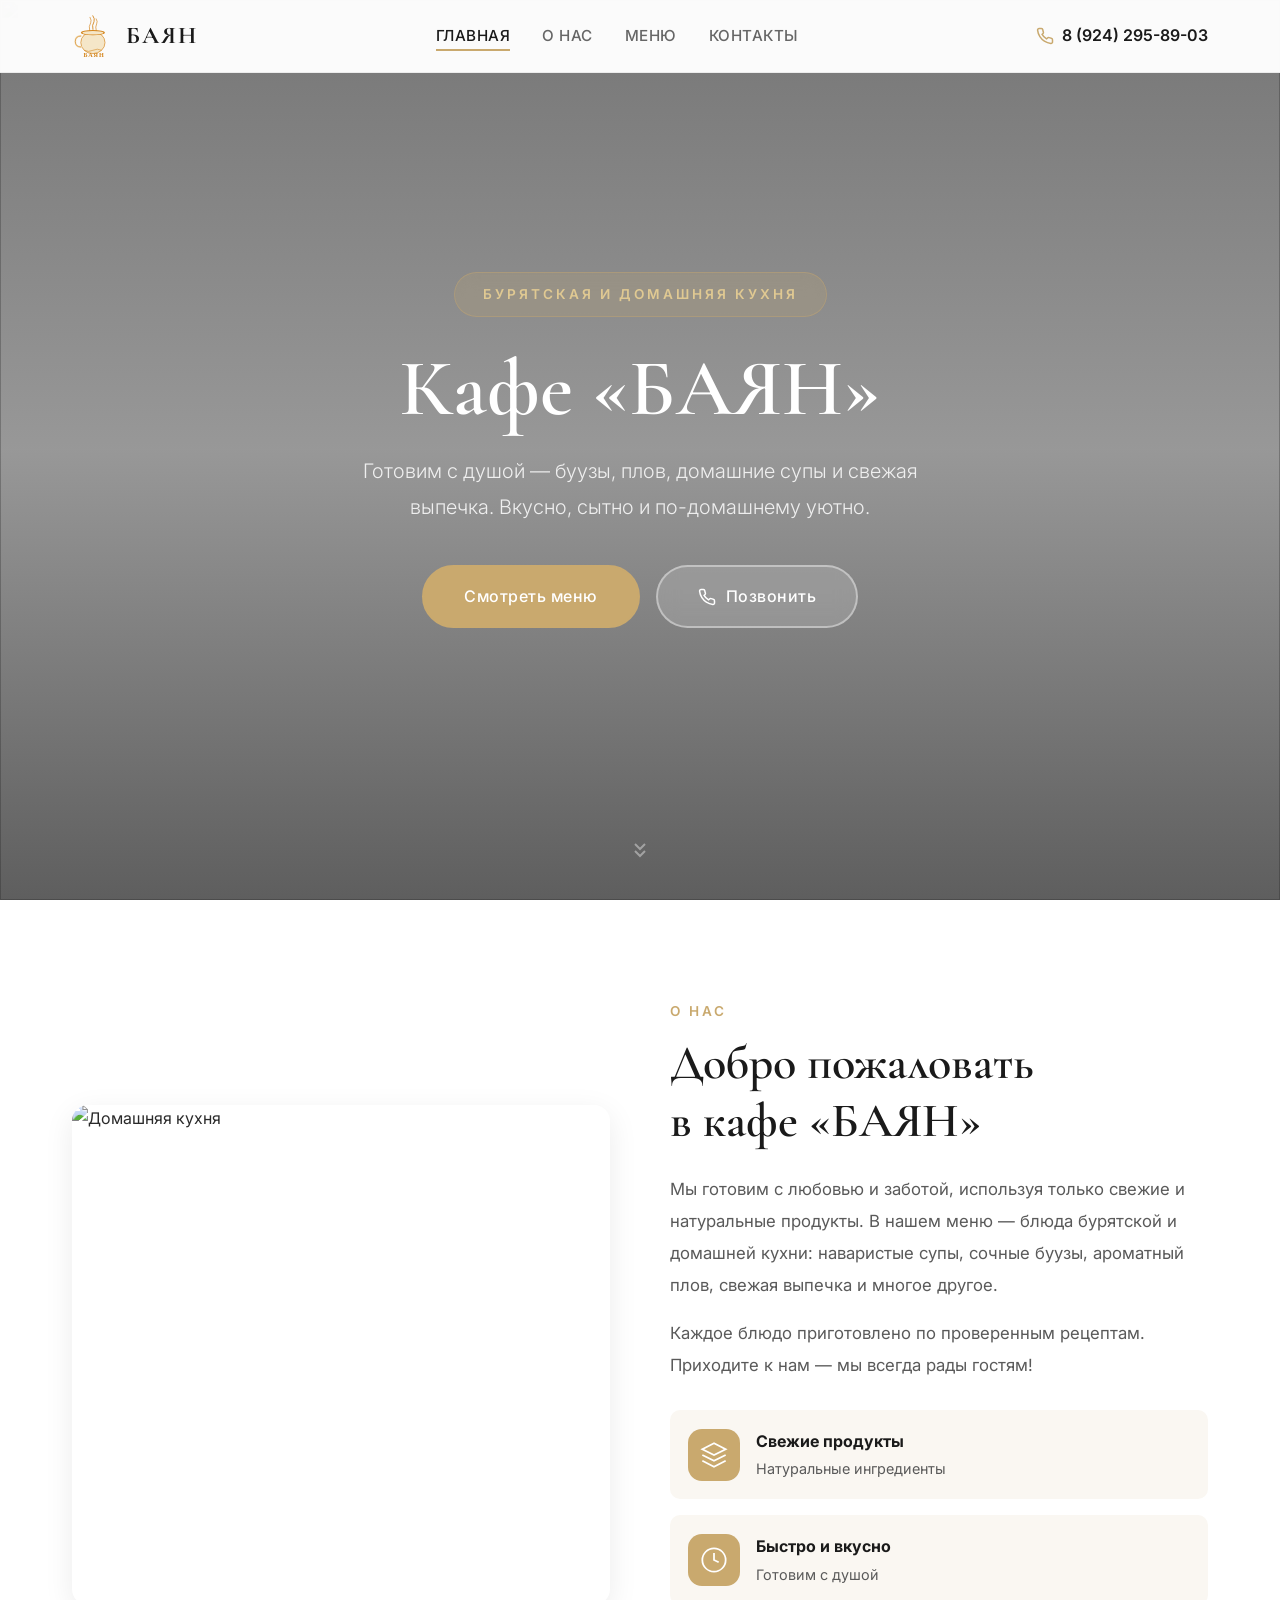
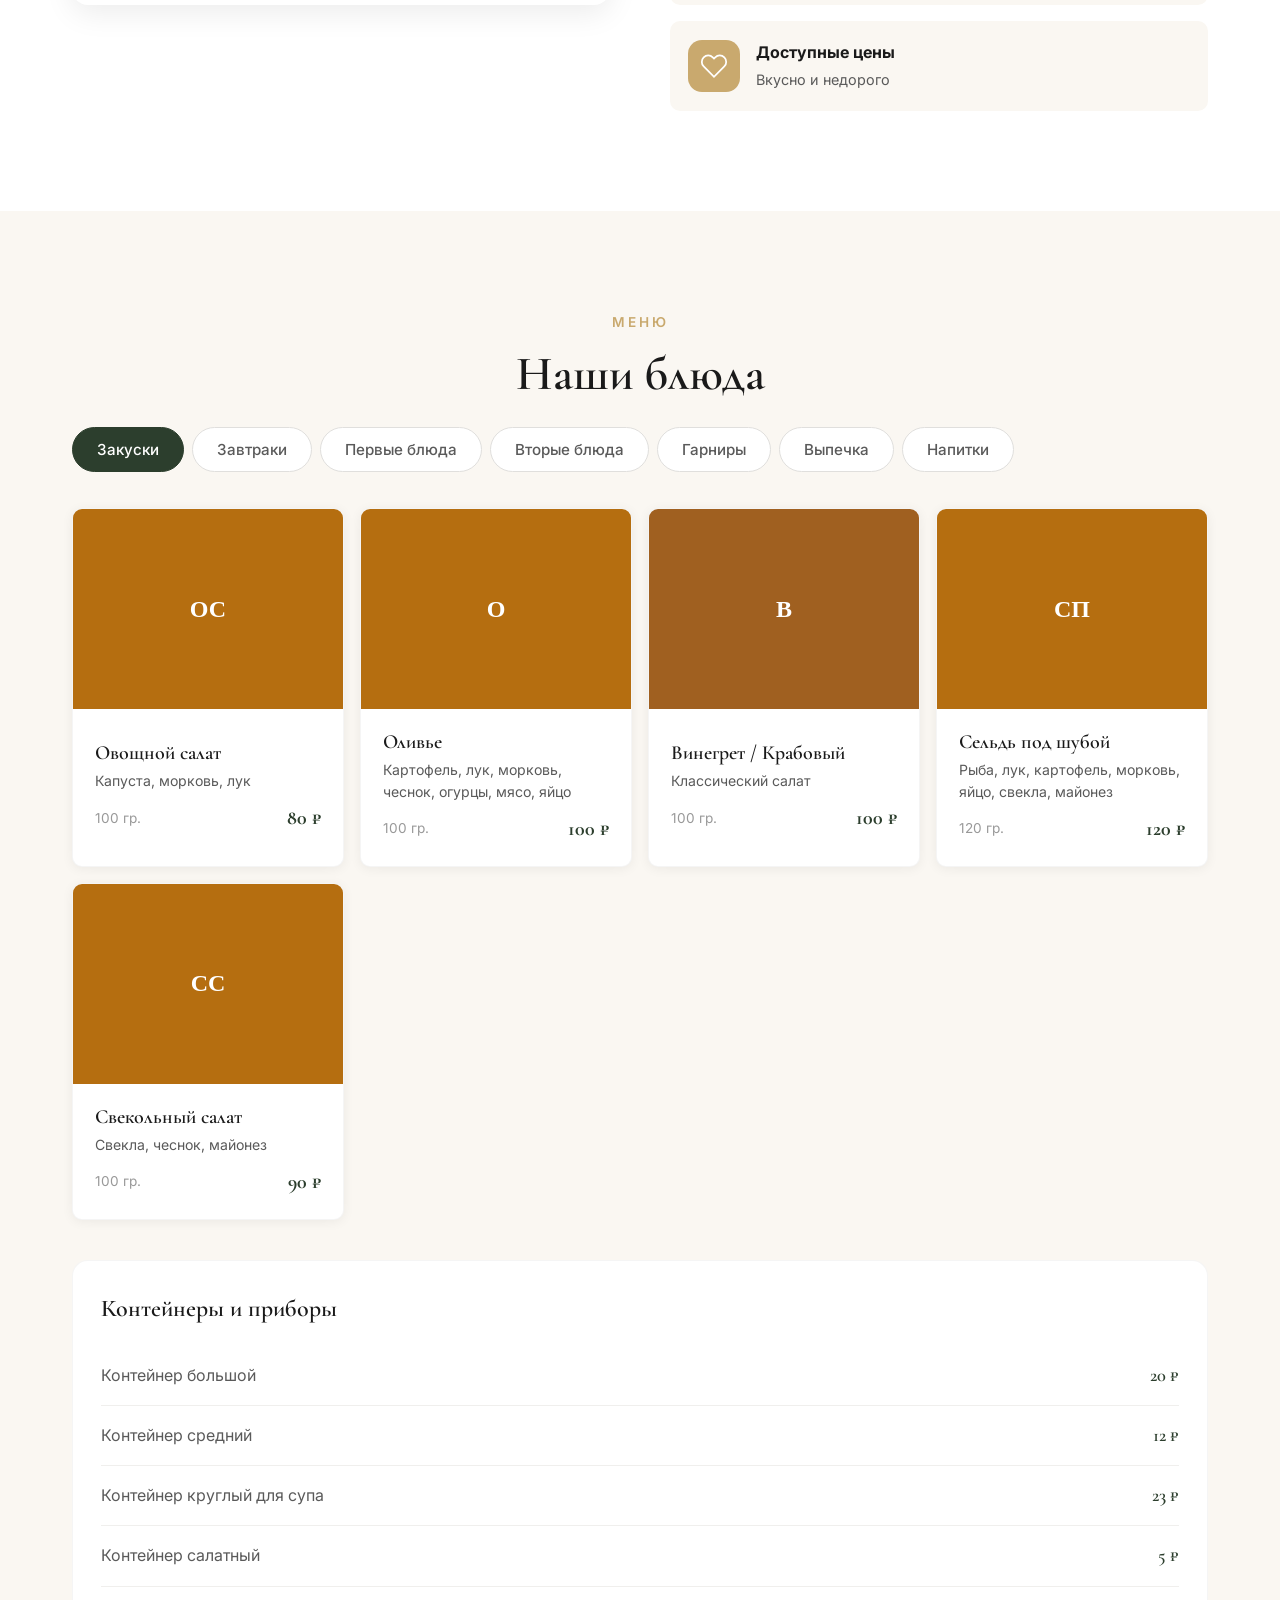
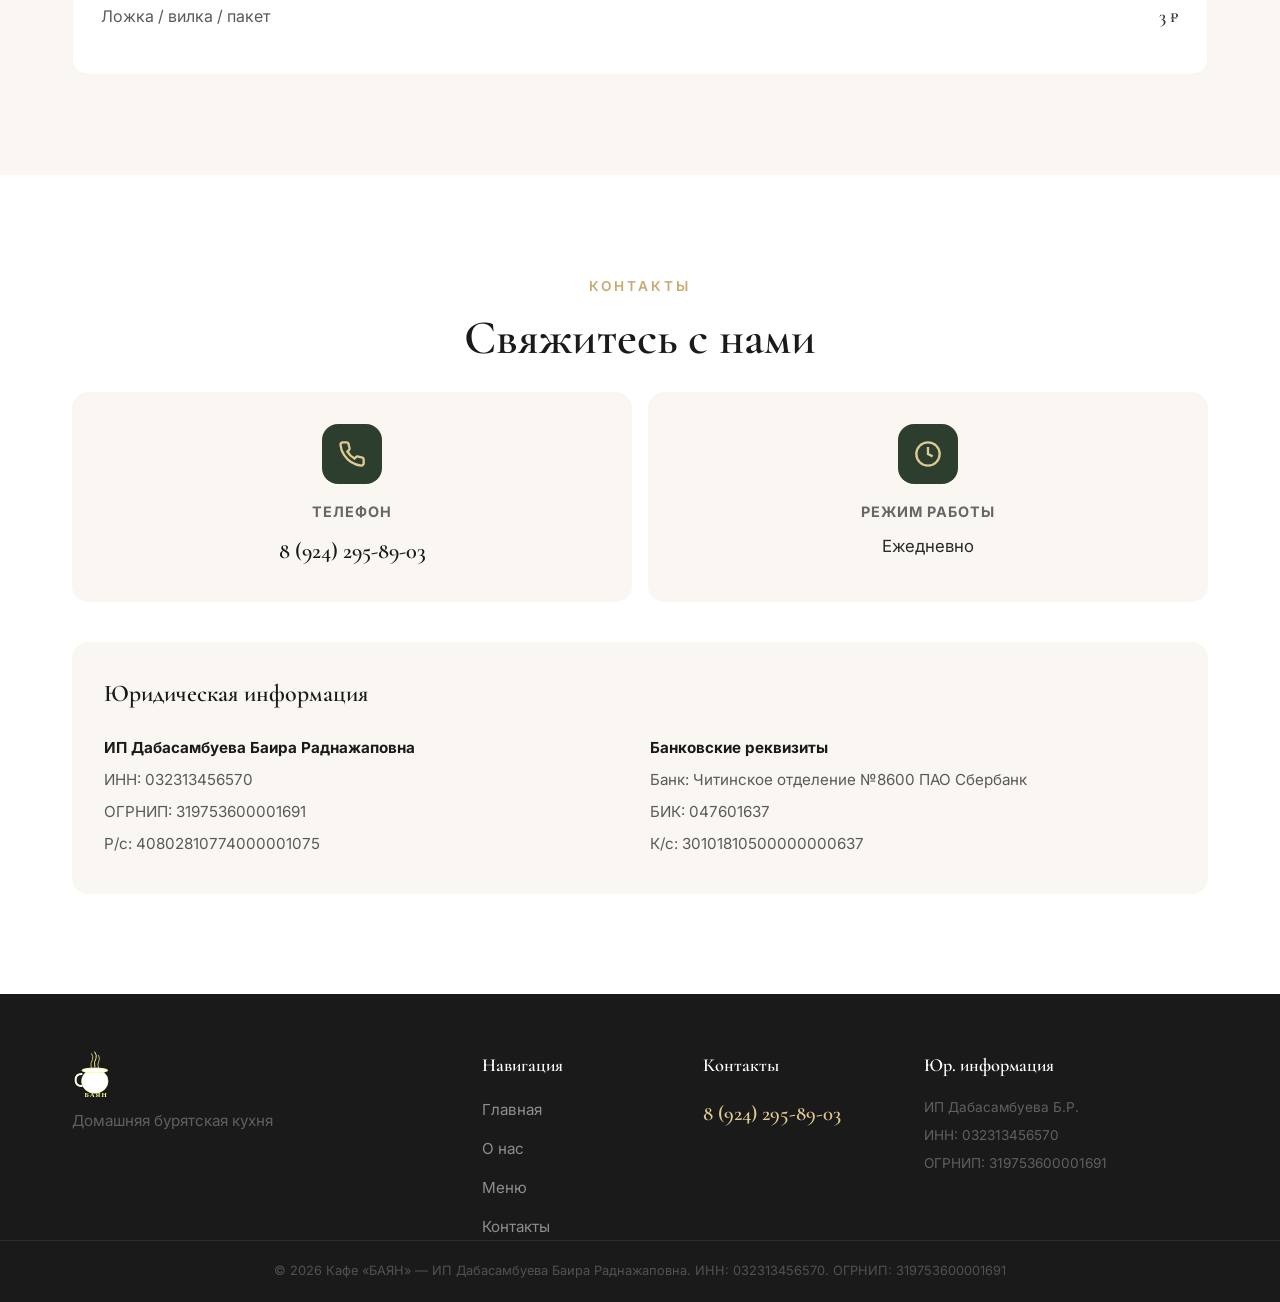
==== commit 966d8ed8: "fix: larger fonts, food hero image, clean up footer - Hero: food platter background instead of resta" ====
--- a/index.html
+++ b/index.html
@@ -43,13 +43,13 @@
     <!-- Hero -->
     <section class="hero" id="hero">
         <div class="hero__bg">
-            <img src="https://images.unsplash.com/photo-1555396273-367ea4eb4db5?w=1600&q=80&fit=crop" alt="" class="hero__bg-img">
+            <img src="https://images.unsplash.com/photo-1504674900247-0877df9cc836?w=1600&q=80&fit=crop" alt="" class="hero__bg-img">
         </div>
         <div class="hero__overlay"></div>
         <div class="container hero__inner">
-            <div class="hero__badge">Домашняя кухня</div>
+            <div class="hero__badge">Бурятская и домашняя кухня</div>
             <h1 class="hero__title">Кафе «БАЯН»</h1>
-            <p class="hero__subtitle">Настоящая бурятская и домашняя кухня<br>с теплом и заботой о каждом госте</p>
+            <p class="hero__subtitle">Готовим с душой — буузы, плов, домашние супы и свежая выпечка. Вкусно, сытно и по-домашнему уютно.</p>
             <div class="hero__actions">
                 <a href="#menu" class="btn btn--primary">Смотреть меню</a>
                 <a href="tel:+79242958903" class="btn btn--glass">
@@ -68,7 +68,7 @@
         <div class="container">
             <div class="about__grid">
                 <div class="about__img-col">
-                    <img src="https://images.unsplash.com/photo-1414235077428-338989a2e8c0?w=600&q=80&fit=crop" alt="Интерьер кафе" class="about__img" loading="lazy">
+                    <img src="https://images.unsplash.com/photo-1547592166-23ac45744acd?w=600&q=80&fit=crop" alt="Домашняя кухня" class="about__img" loading="lazy">
                 </div>
                 <div class="about__text-col">
                     <span class="section-label">О нас</span>
@@ -870,7 +870,7 @@
                 <a href="tel:+79242958903">8 (924) 295-89-03</a>
             </div>
             <div class="footer__legal">
-                <h4>Реквизиты</h4>
+                <h4>Юр. информация</h4>
                 <p>ИП Дабасамбуева Б.Р.</p>
                 <p>ИНН: 032313456570</p>
                 <p>ОГРНИП: 319753600001691</p>
--- a/css/style.css
+++ b/css/style.css
@@ -17,12 +17,11 @@
     --gray-600: #666;
     --gray-800: #333;
     --text: #2A2A2A;
-    --text-light: #6B6B6B;
+    --text-light: #5A5A5A;
     --font-display: 'Cormorant Garamond', Georgia, serif;
     --font-body: 'Inter', -apple-system, BlinkMacSystemFont, sans-serif;
     --shadow: 0 8px 30px rgba(0,0,0,0.08);
     --shadow-sm: 0 2px 12px rgba(0,0,0,0.06);
-    --shadow-lg: 0 20px 60px rgba(0,0,0,0.12);
     --radius: 16px;
     --radius-sm: 10px;
     --transition: 0.3s cubic-bezier(0.4, 0, 0.2, 1);
@@ -33,7 +32,8 @@
     font-family: var(--font-body);
     color: var(--text);
     background: var(--white);
-    line-height: 1.6;
+    font-size: 16px;
+    line-height: 1.7;
     overflow-x: hidden;
     -webkit-font-smoothing: antialiased;
 }
@@ -53,7 +53,7 @@
 .section-label {
     display: block;
     font-family: var(--font-body);
-    font-size: 0.75rem;
+    font-size: 0.85rem;
     font-weight: 600;
     letter-spacing: 3px;
     text-transform: uppercase;
@@ -64,7 +64,7 @@
 
 .section-title {
     font-family: var(--font-display);
-    font-size: 2.2rem;
+    font-size: 2.4rem;
     font-weight: 600;
     color: var(--dark);
     line-height: 1.2;
@@ -77,11 +77,11 @@
     display: inline-flex;
     align-items: center;
     justify-content: center;
-    gap: 8px;
-    padding: 14px 36px;
+    gap: 10px;
+    padding: 16px 40px;
     border-radius: 50px;
     font-family: var(--font-body);
-    font-size: 0.9rem;
+    font-size: 1rem;
     font-weight: 500;
     letter-spacing: 0.5px;
     cursor: pointer;
@@ -132,7 +132,7 @@
     display: flex;
     align-items: center;
     justify-content: space-between;
-    height: 60px;
+    height: 64px;
 }
 
 .header__logo {
@@ -141,10 +141,10 @@
     gap: 10px;
     text-decoration: none;
 }
-.header__logo-img { height: 40px; width: auto; }
+.header__logo-img { height: 44px; width: auto; }
 .header__logo-text {
     font-family: var(--font-display);
-    font-size: 1.4rem;
+    font-size: 1.5rem;
     font-weight: 700;
     color: var(--dark);
     letter-spacing: 2px;
@@ -154,7 +154,7 @@
 .header__nav-list { display: flex; gap: 32px; }
 .header__nav-link {
     color: var(--gray-600);
-    font-size: 0.85rem;
+    font-size: 0.95rem;
     font-weight: 500;
     letter-spacing: 0.5px;
     text-transform: uppercase;
@@ -166,7 +166,7 @@
     content: '';
     position: absolute;
     bottom: -2px; left: 0;
-    width: 0; height: 1.5px;
+    width: 0; height: 2px;
     background: var(--gold);
     transition: width var(--transition);
 }
@@ -180,20 +180,20 @@
     align-items: center;
     gap: 8px;
     color: var(--dark);
-    font-size: 0.85rem;
-    font-weight: 500;
+    font-size: 1rem;
+    font-weight: 600;
 }
 .header__phone svg { color: var(--gold); }
 
 .header__phone-mobile {
     display: flex;
     align-items: center;
-    gap: 8px;
-    color: var(--dark);
-    font-size: 1.1rem;
-    font-weight: 500;
-    margin-top: 32px;
-    padding: 16px 24px;
+    gap: 10px;
+    color: var(--dark);
+    font-size: 1.2rem;
+    font-weight: 600;
+    margin-top: 40px;
+    padding: 18px 28px;
     background: var(--gray-50);
     border-radius: var(--radius-sm);
 }
@@ -204,8 +204,8 @@
     flex-direction: column;
     justify-content: center;
     gap: 6px;
-    width: 28px;
-    height: 28px;
+    width: 32px;
+    height: 32px;
     background: none;
     border: none;
     cursor: pointer;
@@ -214,7 +214,7 @@
 .header__burger span {
     display: block;
     width: 100%;
-    height: 1.5px;
+    height: 2px;
     background: var(--dark);
     border-radius: 2px;
     transition: all var(--transition);
@@ -228,7 +228,7 @@
 .header__nav.open {
     display: flex;
     position: fixed;
-    top: 60px; left: 0; right: 0; bottom: 0;
+    top: 64px; left: 0; right: 0; bottom: 0;
     background: rgba(255,255,255,0.98);
     backdrop-filter: blur(20px);
     -webkit-backdrop-filter: blur(20px);
@@ -240,10 +240,10 @@
 .header__nav.open .header__nav-list {
     flex-direction: column;
     align-items: center;
-    gap: 28px;
+    gap: 32px;
 }
 .header__nav.open .header__nav-link {
-    font-size: 1rem;
+    font-size: 1.2rem;
     letter-spacing: 2px;
 }
 
@@ -251,6 +251,7 @@
 .hero {
     position: relative;
     min-height: 100vh;
+    min-height: 100svh;
     display: flex;
     align-items: center;
     justify-content: center;
@@ -275,9 +276,9 @@
     inset: 0;
     background: linear-gradient(
         to bottom,
-        rgba(26, 26, 26, 0.55) 0%,
-        rgba(26, 26, 26, 0.4) 50%,
-        rgba(26, 26, 26, 0.65) 100%
+        rgba(26, 26, 26, 0.6) 0%,
+        rgba(26, 26, 26, 0.45) 50%,
+        rgba(26, 26, 26, 0.7) 100%
     );
     z-index: 1;
 }
@@ -290,39 +291,39 @@
 
 .hero__badge {
     display: inline-block;
-    padding: 8px 24px;
+    padding: 10px 28px;
     background: rgba(201, 169, 110, 0.2);
     border: 1px solid rgba(201, 169, 110, 0.4);
     border-radius: 50px;
     color: var(--gold-light);
-    font-size: 0.75rem;
+    font-size: 0.85rem;
     font-weight: 600;
     letter-spacing: 3px;
     text-transform: uppercase;
-    margin-bottom: 24px;
+    margin-bottom: 28px;
     backdrop-filter: blur(10px);
 }
 
 .hero__title {
     font-family: var(--font-display);
-    font-size: 3rem;
-    font-weight: 600;
-    color: var(--white);
-    margin-bottom: 16px;
+    font-size: 3.5rem;
+    font-weight: 600;
+    color: var(--white);
+    margin-bottom: 20px;
     line-height: 1.1;
 }
 
 .hero__subtitle {
-    font-size: 1rem;
-    color: rgba(255,255,255,0.8);
-    margin-bottom: 36px;
-    line-height: 1.7;
+    font-size: 1.15rem;
+    color: rgba(255,255,255,0.85);
+    margin-bottom: 40px;
+    line-height: 1.8;
     font-weight: 300;
 }
 
 .hero__actions {
     display: flex;
-    gap: 14px;
+    gap: 16px;
     justify-content: center;
     flex-wrap: wrap;
 }
@@ -365,8 +366,8 @@
 
 .about__text {
     color: var(--text-light);
-    font-size: 0.95rem;
-    line-height: 1.8;
+    font-size: 1.05rem;
+    line-height: 1.9;
     margin-bottom: 16px;
 }
 
@@ -374,14 +375,14 @@
     display: flex;
     flex-direction: column;
     gap: 16px;
-    margin-top: 24px;
+    margin-top: 28px;
 }
 
 .feature {
     display: flex;
     align-items: center;
     gap: 16px;
-    padding: 16px;
+    padding: 18px;
     background: var(--cream);
     border-radius: var(--radius-sm);
     transition: transform var(--transition);
@@ -389,25 +390,25 @@
 .feature:hover { transform: translateX(4px); }
 
 .feature__icon {
-    width: 48px;
-    height: 48px;
+    width: 52px;
+    height: 52px;
     flex-shrink: 0;
     display: flex;
     align-items: center;
     justify-content: center;
     background: var(--gold);
     color: var(--white);
-    border-radius: 12px;
+    border-radius: 14px;
 }
 
 .feature strong {
     display: block;
+    font-size: 1rem;
+    color: var(--dark);
+    margin-bottom: 2px;
+}
+.feature p {
     font-size: 0.9rem;
-    color: var(--dark);
-    margin-bottom: 2px;
-}
-.feature p {
-    font-size: 0.8rem;
     color: var(--text-light);
 }
 
@@ -423,7 +424,7 @@
 
 .menu__tabs {
     display: flex;
-    gap: 6px;
+    gap: 8px;
     overflow-x: auto;
     padding-bottom: 4px;
     -webkit-overflow-scrolling: touch;
@@ -433,13 +434,13 @@
 
 .menu__tab {
     flex-shrink: 0;
-    padding: 10px 22px;
+    padding: 12px 24px;
     border: 1.5px solid var(--gray-200);
     border-radius: 50px;
     background: var(--white);
     color: var(--text-light);
     font-family: var(--font-body);
-    font-size: 0.82rem;
+    font-size: 0.95rem;
     font-weight: 500;
     cursor: pointer;
     transition: all var(--transition);
@@ -469,7 +470,7 @@
 .menu__grid {
     display: grid;
     grid-template-columns: 1fr;
-    gap: 14px;
+    gap: 16px;
 }
 
 /* Menu Card */
@@ -488,8 +489,8 @@
 }
 
 .menu-card__img-wrap {
-    width: 110px;
-    min-height: 110px;
+    width: 120px;
+    min-height: 120px;
     flex-shrink: 0;
     overflow: hidden;
     background: var(--gray-100);
@@ -506,7 +507,7 @@
 
 .menu-card__body {
     flex: 1;
-    padding: 14px 16px;
+    padding: 16px 18px;
     display: flex;
     flex-direction: column;
     justify-content: center;
@@ -514,7 +515,7 @@
 
 .menu-card__name {
     font-family: var(--font-display);
-    font-size: 1.05rem;
+    font-size: 1.2rem;
     font-weight: 600;
     color: var(--dark);
     margin-bottom: 4px;
@@ -522,10 +523,10 @@
 }
 
 .menu-card__desc {
-    font-size: 0.78rem;
+    font-size: 0.88rem;
     color: var(--text-light);
     margin-bottom: 10px;
-    line-height: 1.4;
+    line-height: 1.5;
 }
 
 .menu-card__footer {
@@ -534,11 +535,11 @@
     align-items: center;
 }
 .menu-card__weight {
-    font-size: 0.75rem;
+    font-size: 0.85rem;
     color: var(--gray-400);
 }
 .menu-card__price {
-    font-size: 1.1rem;
+    font-size: 1.25rem;
     font-weight: 700;
     color: var(--dark-green);
     font-family: var(--font-display);
@@ -554,7 +555,7 @@
 }
 .menu__extra-title {
     font-family: var(--font-display);
-    font-size: 1.3rem;
+    font-size: 1.5rem;
     font-weight: 600;
     color: var(--dark);
     margin-bottom: 16px;
@@ -568,9 +569,9 @@
     display: flex;
     justify-content: space-between;
     align-items: center;
-    padding: 12px 0;
+    padding: 14px 0;
     border-bottom: 1px solid var(--gray-100);
-    font-size: 0.9rem;
+    font-size: 1rem;
     color: var(--text-light);
 }
 .menu__extra-item:last-child { border-bottom: none; }
@@ -578,7 +579,7 @@
     font-weight: 600;
     color: var(--dark-green);
     font-family: var(--font-display);
-    font-size: 1rem;
+    font-size: 1.15rem;
 }
 
 /* ===== Contacts ===== */
@@ -596,7 +597,7 @@
 
 .contacts__card {
     text-align: center;
-    padding: 28px 16px;
+    padding: 32px 20px;
     background: var(--cream);
     border-radius: var(--radius);
     transition: transform var(--transition);
@@ -604,9 +605,9 @@
 .contacts__card:hover { transform: translateY(-4px); }
 
 .contacts__card-icon {
-    width: 56px;
-    height: 56px;
-    margin: 0 auto 14px;
+    width: 60px;
+    height: 60px;
+    margin: 0 auto 16px;
     display: flex;
     align-items: center;
     justify-content: center;
@@ -617,22 +618,22 @@
 
 .contacts__card strong {
     display: block;
-    font-size: 0.85rem;
+    font-size: 0.9rem;
     color: var(--gray-600);
-    margin-bottom: 6px;
+    margin-bottom: 8px;
     text-transform: uppercase;
     letter-spacing: 1px;
 }
 
 .contacts__phone {
     font-family: var(--font-display);
-    font-size: 1.3rem;
+    font-size: 1.4rem;
     font-weight: 600;
     color: var(--dark);
 }
 .contacts__card p {
-    color: var(--text-light);
-    font-size: 0.95rem;
+    color: var(--text);
+    font-size: 1.05rem;
 }
 
 .contacts__legal {
@@ -642,7 +643,7 @@
 }
 .contacts__legal h3 {
     font-family: var(--font-display);
-    font-size: 1.3rem;
+    font-size: 1.5rem;
     font-weight: 600;
     color: var(--dark);
     margin-bottom: 20px;
@@ -654,9 +655,9 @@
 }
 .contacts__legal p {
     color: var(--text-light);
-    font-size: 0.85rem;
+    font-size: 0.95rem;
     margin-bottom: 6px;
-    line-height: 1.6;
+    line-height: 1.7;
 }
 .contacts__legal strong {
     color: var(--dark);
@@ -683,14 +684,14 @@
     margin-bottom: 10px;
 }
 .footer__brand p {
-    font-size: 0.85rem;
+    font-size: 0.95rem;
     opacity: 0.5;
 }
 
 .footer h4 {
     font-family: var(--font-display);
     color: var(--white);
-    font-size: 1rem;
+    font-size: 1.15rem;
     font-weight: 600;
     margin-bottom: 14px;
 }
@@ -698,11 +699,11 @@
 .footer__nav ul {
     display: flex;
     flex-direction: column;
-    gap: 10px;
+    gap: 12px;
 }
 .footer__nav a {
     color: rgba(255,255,255,0.5);
-    font-size: 0.85rem;
+    font-size: 0.95rem;
     transition: color var(--transition);
 }
 .footer__nav a:hover { color: var(--gold-light); }
@@ -710,31 +711,32 @@
 .footer__contact a {
     color: var(--gold-light);
     font-family: var(--font-display);
-    font-size: 1.2rem;
+    font-size: 1.3rem;
     font-weight: 600;
 }
 
 .footer__legal p {
-    font-size: 0.78rem;
-    margin-bottom: 4px;
+    font-size: 0.85rem;
+    margin-bottom: 5px;
     opacity: 0.5;
 }
 
 .footer__bottom {
     border-top: 1px solid rgba(255,255,255,0.08);
-    padding: 18px 0;
+    padding: 20px 0;
     text-align: center;
 }
 .footer__bottom p {
-    font-size: 0.72rem;
+    font-size: 0.8rem;
     opacity: 0.4;
+    line-height: 1.6;
 }
 
 /* ===== Mobile Call Button ===== */
 .mobile-call {
     position: fixed;
     bottom: 24px; right: 24px;
-    width: 56px; height: 56px;
+    width: 60px; height: 60px;
     background: var(--dark-green);
     color: var(--white);
     border-radius: 50%;
@@ -759,7 +761,7 @@
 @media (min-width: 768px) {
     .container { padding: 0 32px; }
 
-    .section-title { font-size: 2.8rem; }
+    .section-title { font-size: 3rem; }
 
     .header__inner { height: 72px; }
     .header__nav { display: flex; align-items: center; }
@@ -768,15 +770,15 @@
     .header__phone-mobile { display: none; }
 
     .hero { padding: 0; }
-    .hero__title { font-size: 4rem; }
-    .hero__subtitle { font-size: 1.15rem; }
+    .hero__title { font-size: 4.5rem; }
+    .hero__subtitle { font-size: 1.25rem; }
 
     .about { padding: 100px 0; }
     .about__grid { grid-template-columns: 1fr 1fr; gap: 60px; }
-    .about__img { height: 450px; }
+    .about__img { height: 500px; }
 
     .menu { padding: 100px 0; }
-    .menu-card__img-wrap { width: 130px; min-height: 130px; }
+    .menu-card__img-wrap { width: 140px; min-height: 140px; }
 
     .contacts { padding: 100px 0; }
     .contacts__legal-grid { grid-template-columns: 1fr 1fr; }
@@ -791,11 +793,11 @@
 
     .menu-card { flex-direction: column; }
     .menu-card__img-wrap { width: 100%; height: 200px; min-height: auto; }
-    .menu-card__body { padding: 18px 20px; }
-    .menu-card__name { font-size: 1.1rem; }
+    .menu-card__body { padding: 20px 22px; }
+    .menu-card__name { font-size: 1.25rem; }
 }
 
 @media (min-width: 1200px) {
-    .hero__title { font-size: 4.5rem; }
+    .hero__title { font-size: 5rem; }
     .menu__grid { grid-template-columns: repeat(4, 1fr); }
 }
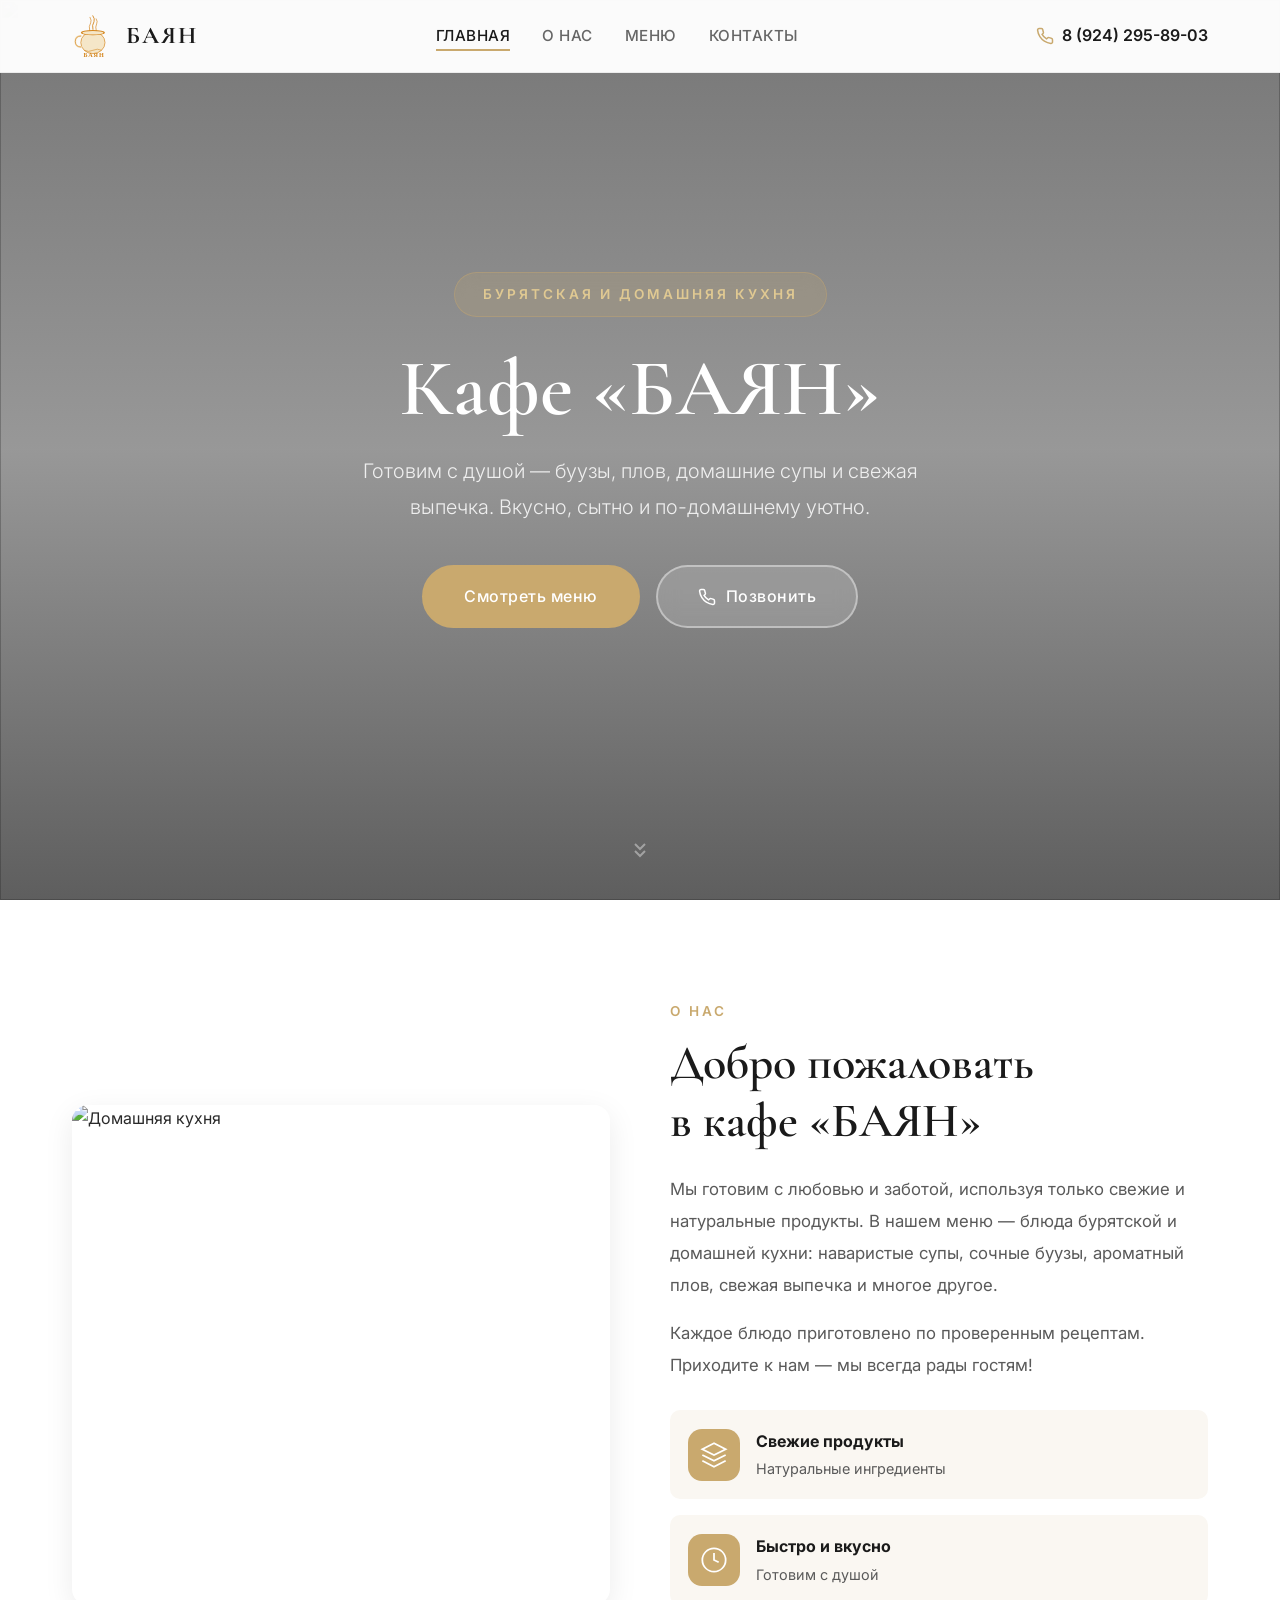
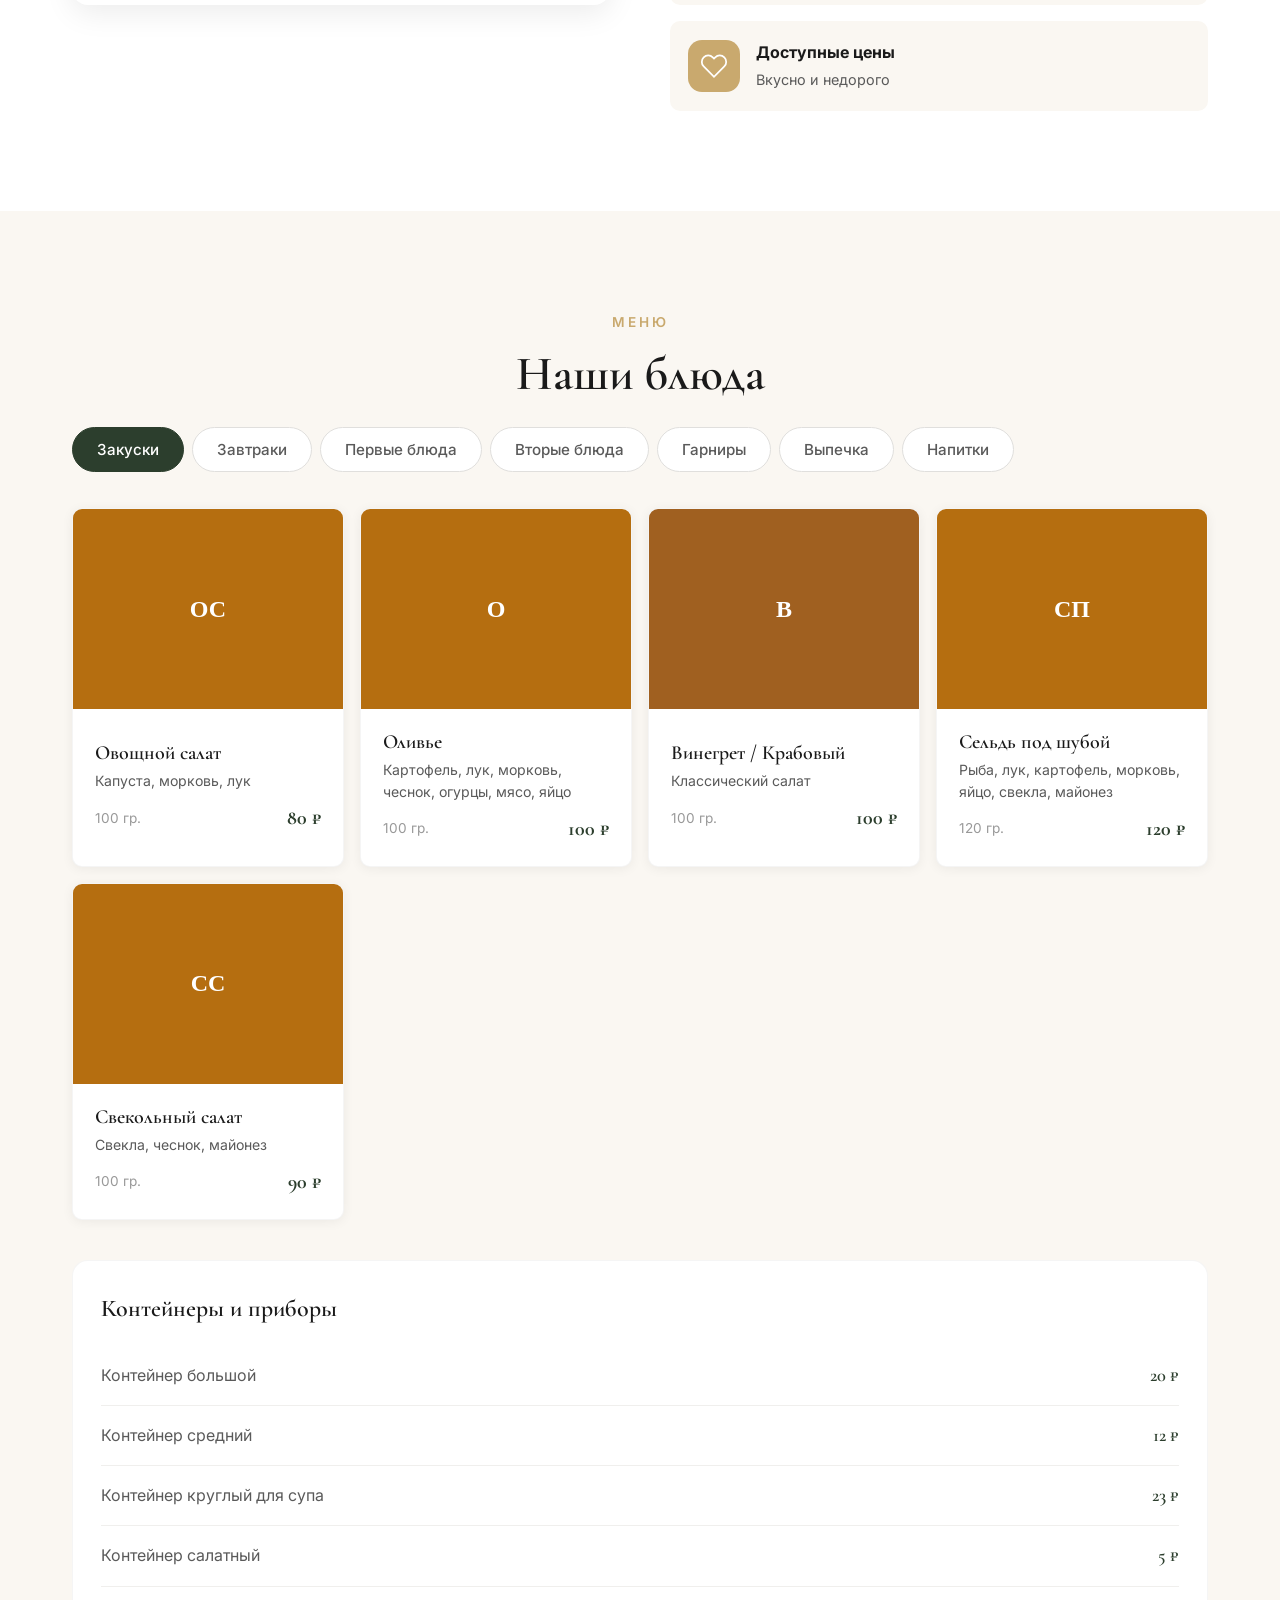
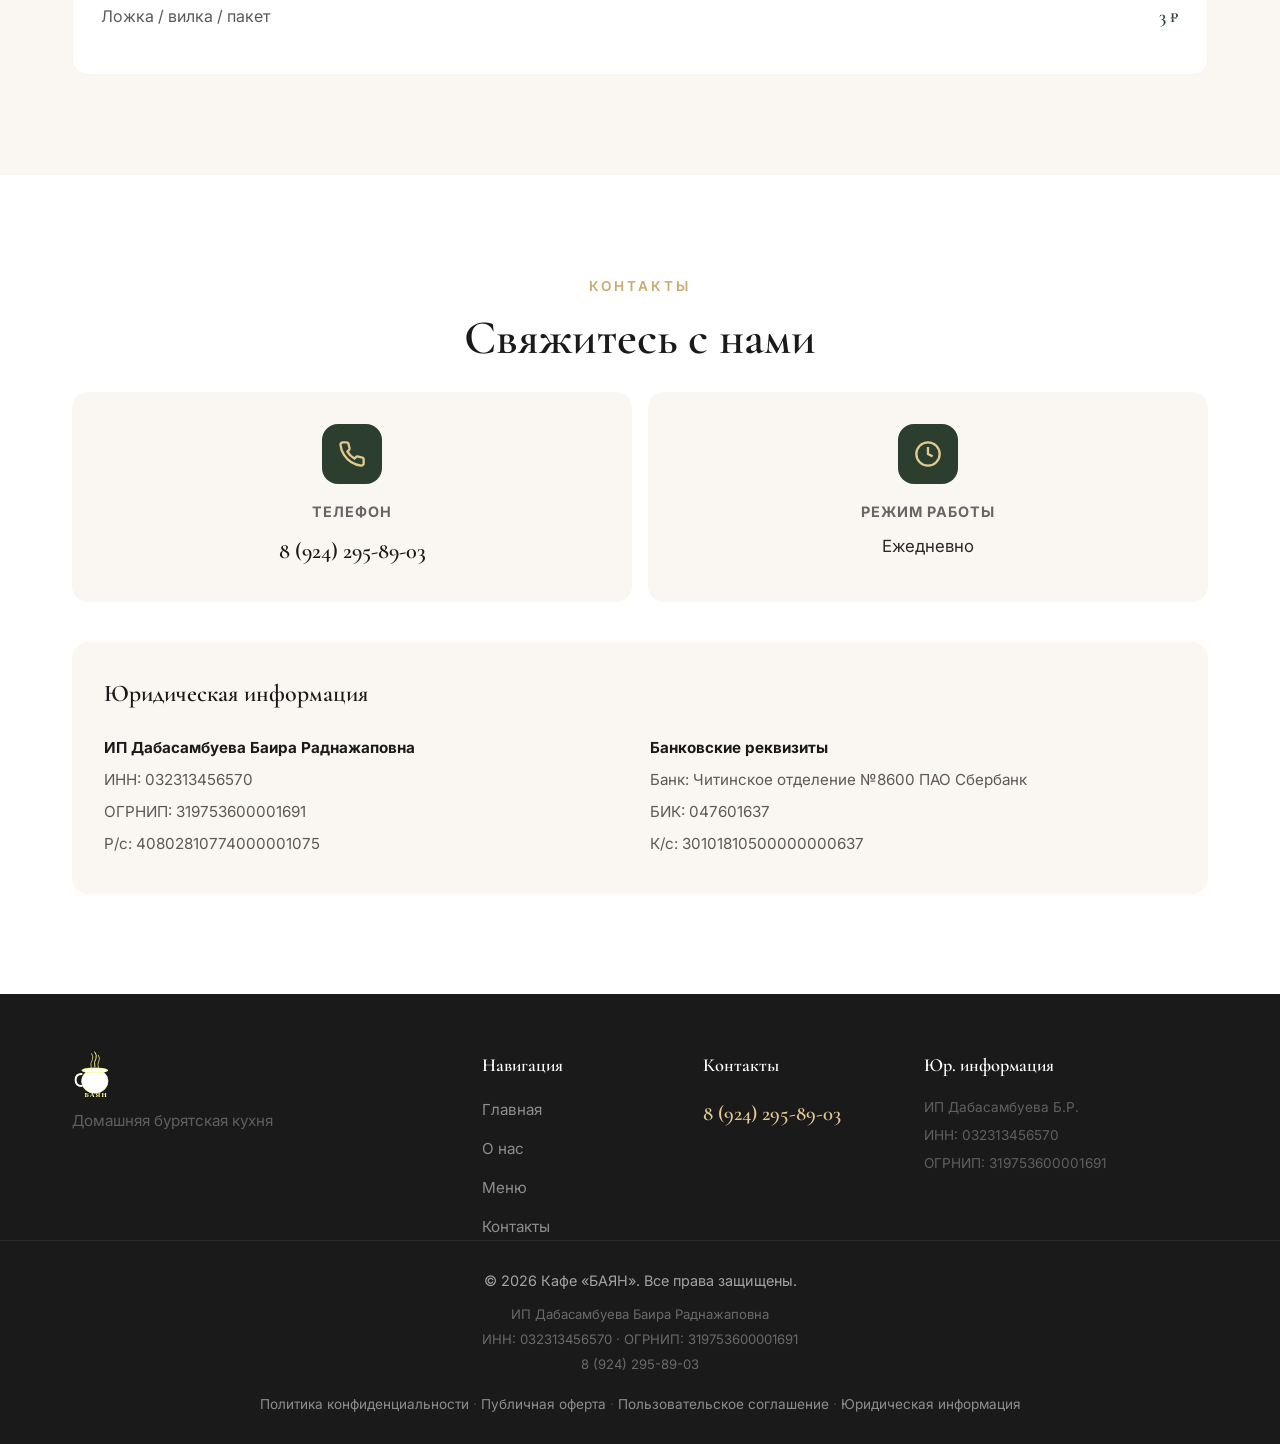
==== commit 706bf884: "feat: add legal document pages and footer doc links Added 4 legal pages like on reference site (chim" ====
--- a/index.html
+++ b/index.html
@@ -878,7 +878,19 @@
         </div>
         <div class="footer__bottom">
             <div class="container">
-                <p>&copy; 2026 Кафе «БАЯН» &mdash; ИП Дабасамбуева Баира Раднажаповна. ИНН: 032313456570. ОГРНИП: 319753600001691</p>
+                <p class="footer__copyright">&copy; 2026 Кафе «БАЯН». Все права защищены.</p>
+                <p class="footer__requisites">ИП Дабасамбуева Баира Раднажаповна</p>
+                <p class="footer__requisites">ИНН: 032313456570 &middot; ОГРНИП: 319753600001691</p>
+                <p class="footer__requisites">8 (924) 295-89-03</p>
+                <div class="footer__docs">
+                    <a href="privacy.html">Политика конфиденциальности</a>
+                    <span class="footer__docs-sep">&middot;</span>
+                    <a href="offer.html">Публичная оферта</a>
+                    <span class="footer__docs-sep">&middot;</span>
+                    <a href="agreement.html">Пользовательское соглашение</a>
+                    <span class="footer__docs-sep">&middot;</span>
+                    <a href="legal.html">Юридическая информация</a>
+                </div>
             </div>
         </div>
     </footer>
--- a/css/style.css
+++ b/css/style.css
@@ -723,13 +723,39 @@
 
 .footer__bottom {
     border-top: 1px solid rgba(255,255,255,0.08);
-    padding: 20px 0;
+    padding: 28px 0;
     text-align: center;
 }
-.footer__bottom p {
-    font-size: 0.8rem;
-    opacity: 0.4;
+.footer__copyright {
+    font-size: 0.9rem;
+    color: rgba(255,255,255,0.6);
+    margin-bottom: 10px;
+}
+.footer__requisites {
+    font-size: 0.82rem;
+    color: rgba(255,255,255,0.35);
+    margin-bottom: 4px;
     line-height: 1.6;
+}
+.footer__docs {
+    margin-top: 18px;
+    display: flex;
+    flex-wrap: wrap;
+    justify-content: center;
+    align-items: center;
+    gap: 6px 4px;
+}
+.footer__docs a {
+    color: rgba(255,255,255,0.5);
+    font-size: 0.85rem;
+    transition: color var(--transition);
+}
+.footer__docs a:hover {
+    color: var(--gold-light);
+}
+.footer__docs-sep {
+    color: rgba(255,255,255,0.2);
+    font-size: 0.85rem;
 }
 
 /* ===== Mobile Call Button ===== */
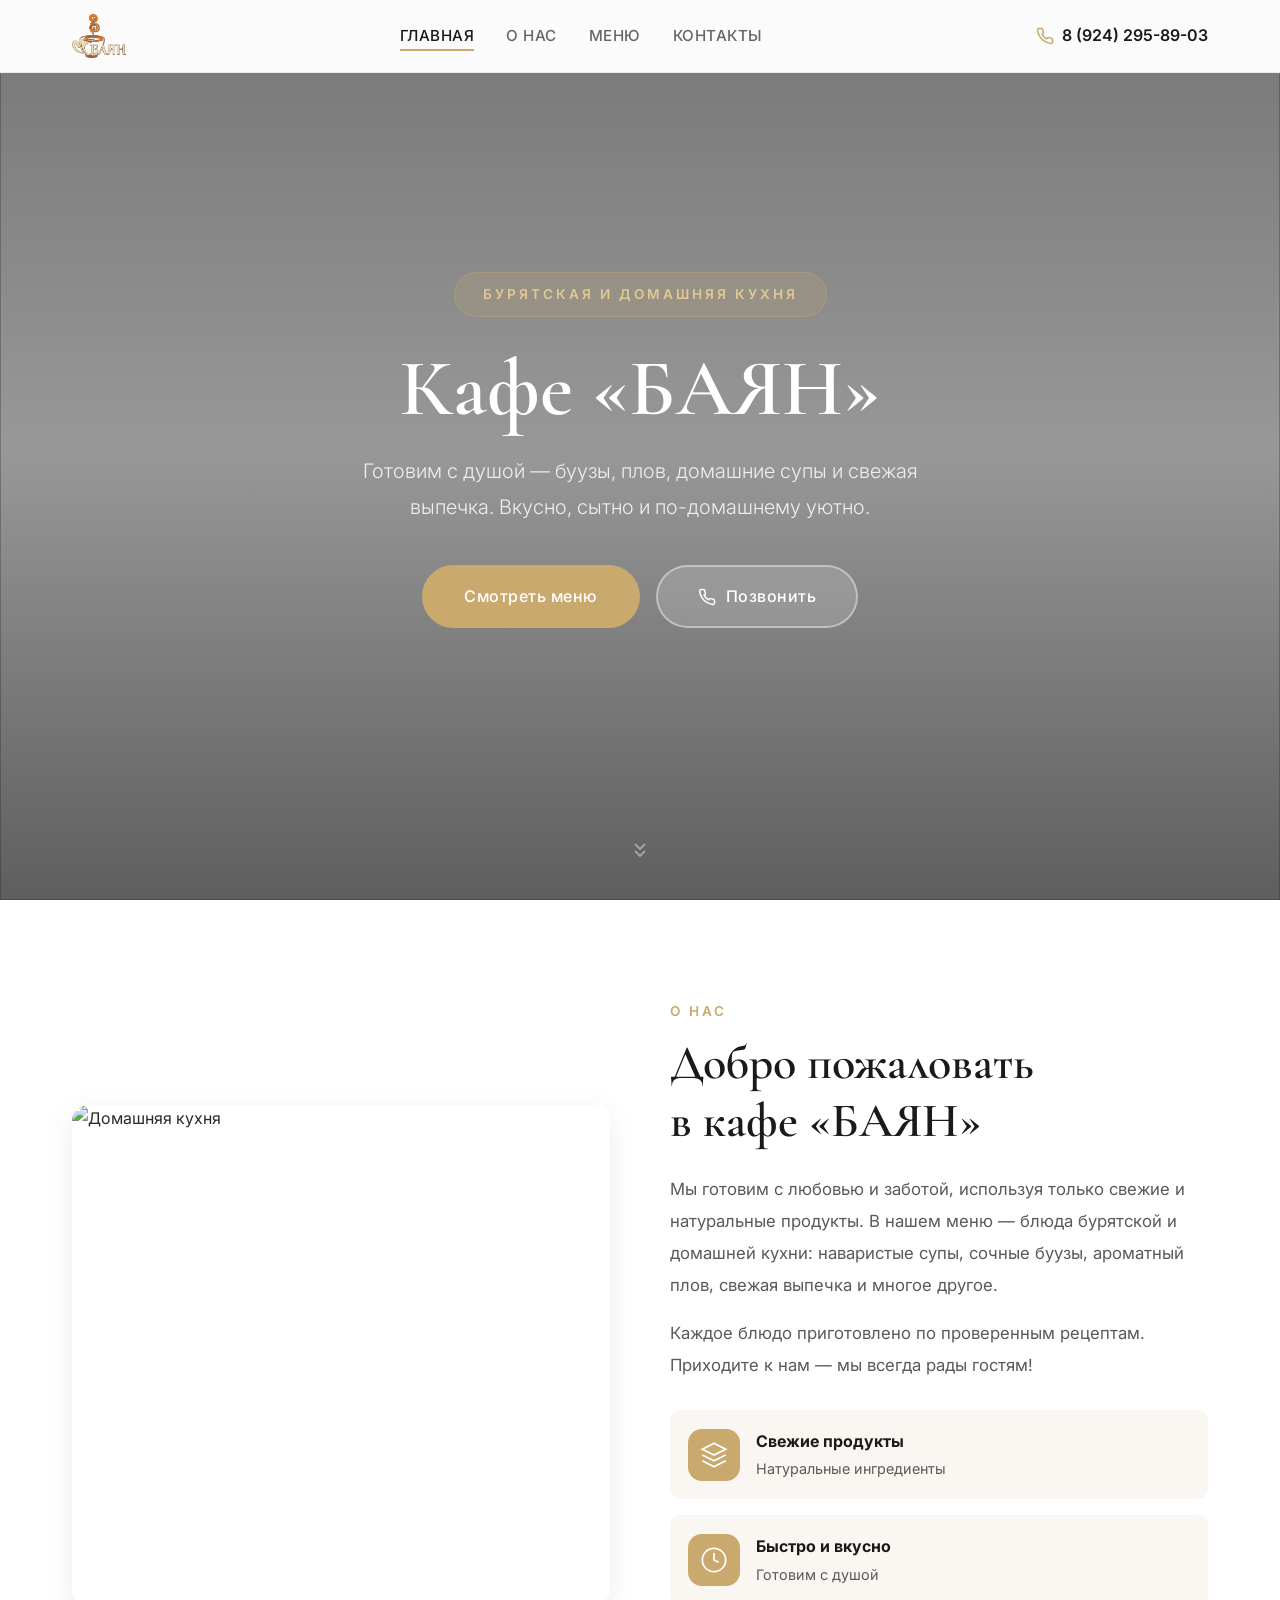
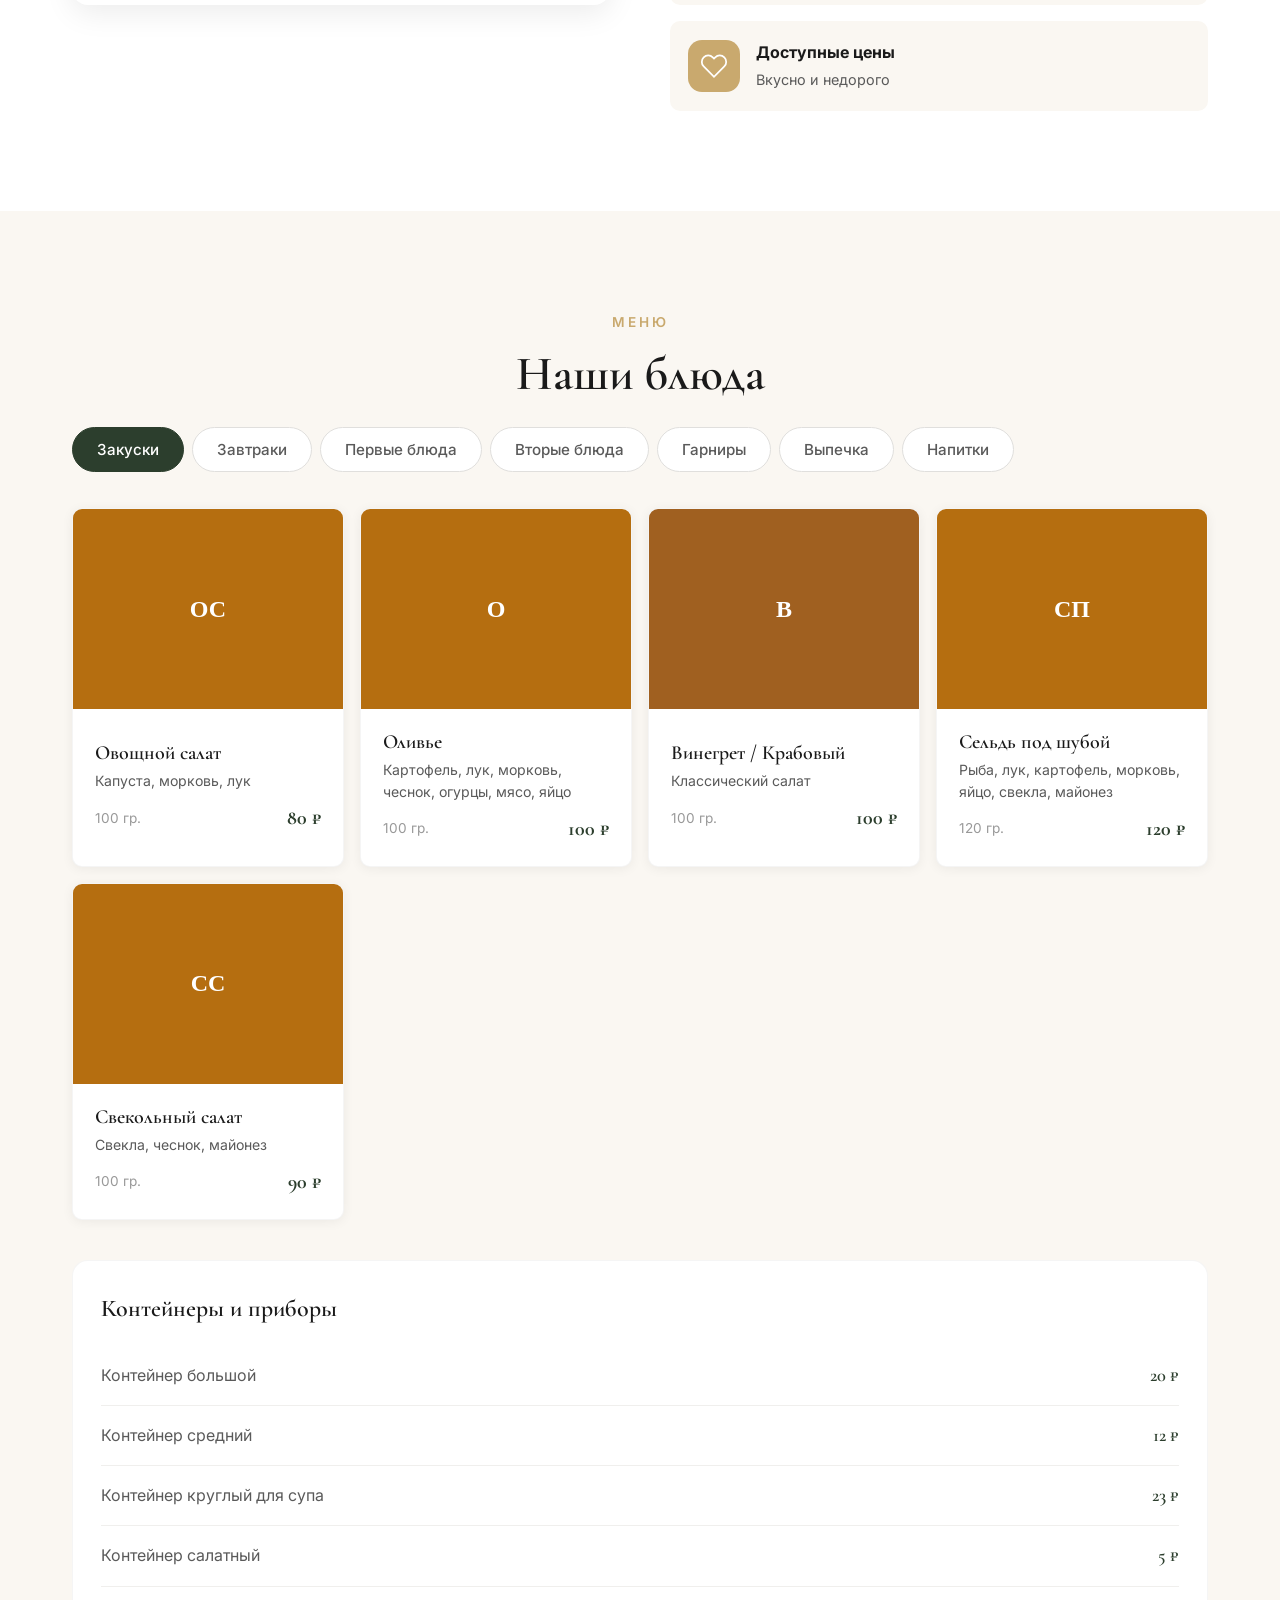
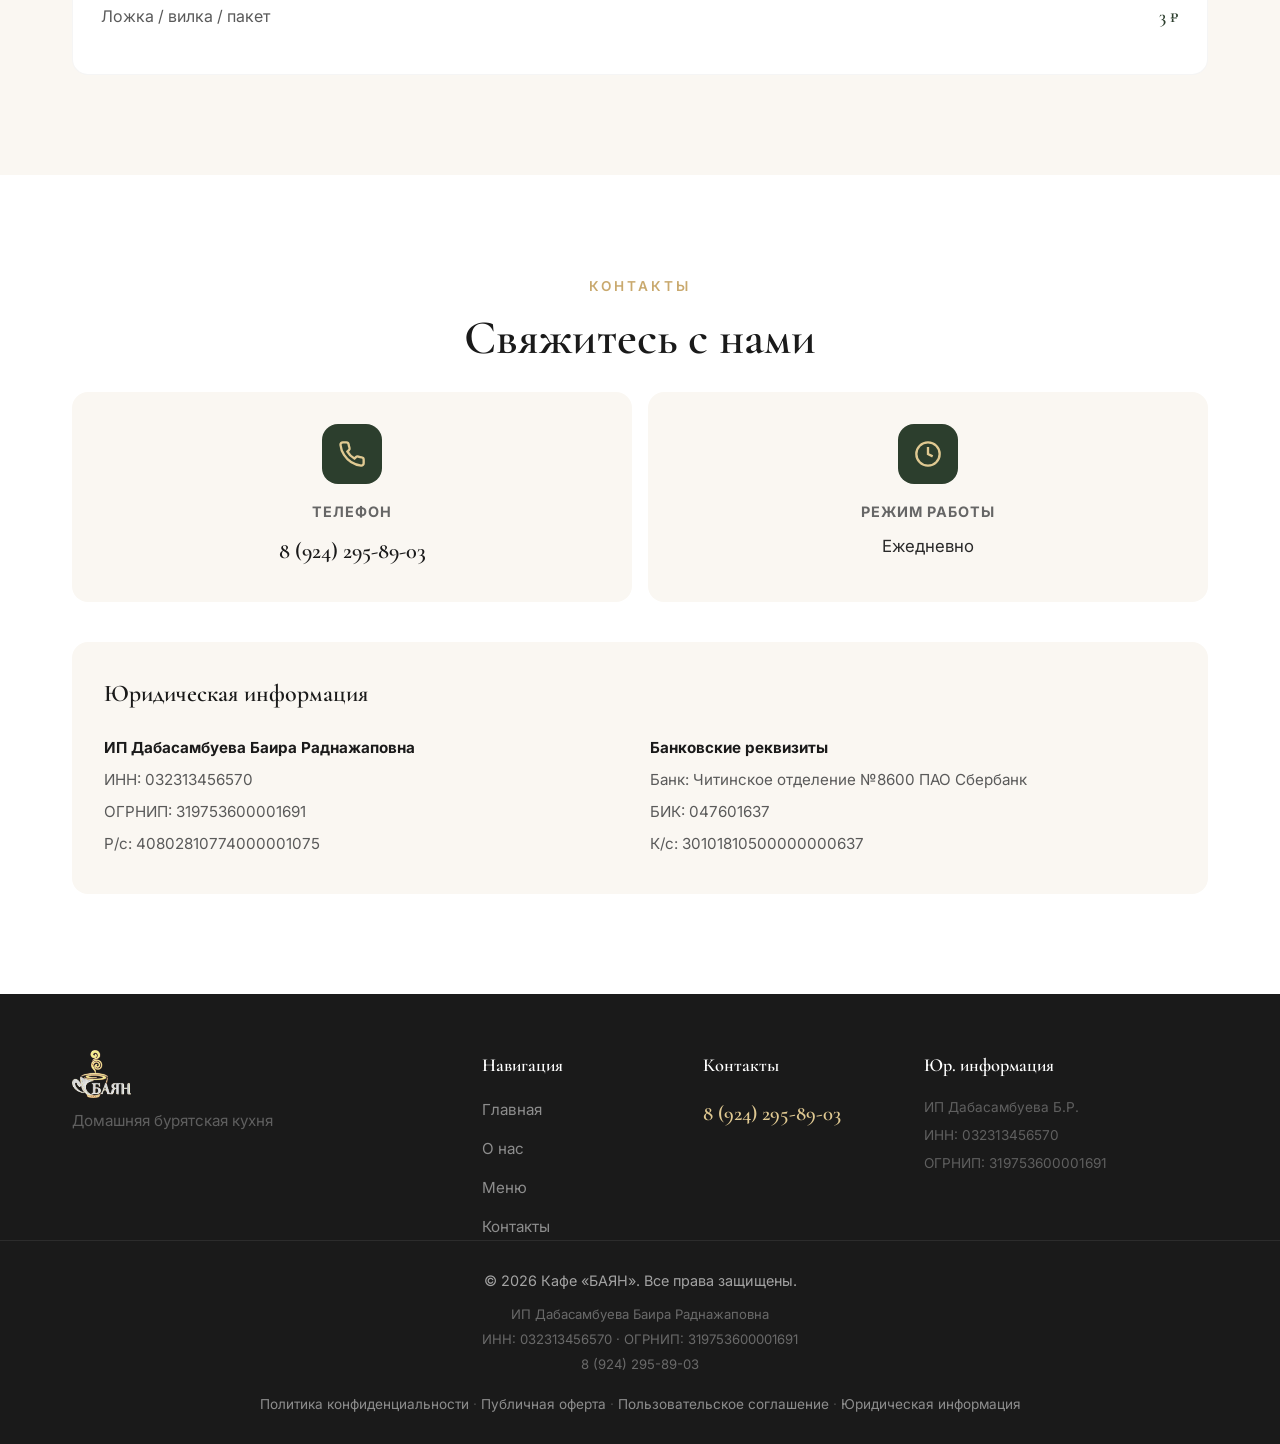
==== commit b662534a: "feat: replace SVG logo with real PNG logo (transparent bg) - Removed white background from uploaded " ====
--- a/index.html
+++ b/index.html
@@ -15,8 +15,7 @@
     <header class="header" id="header">
         <div class="container header__inner">
             <a href="#hero" class="header__logo">
-                <img src="images/logo.svg" alt="Кафе БАЯН" class="header__logo-img">
-                <span class="header__logo-text">БАЯН</span>
+                <img src="images/logo.png" alt="Кафе БАЯН" class="header__logo-img">
             </a>
             <nav class="header__nav" id="nav">
                 <ul class="header__nav-list">
@@ -853,7 +852,7 @@
     <footer class="footer">
         <div class="container footer__inner">
             <div class="footer__brand">
-                <img src="images/logo.svg" alt="Кафе БАЯН" class="footer__logo">
+                <img src="images/logo.png" alt="Кафе БАЯН" class="footer__logo">
                 <p>Домашняя бурятская кухня</p>
             </div>
             <div class="footer__nav">
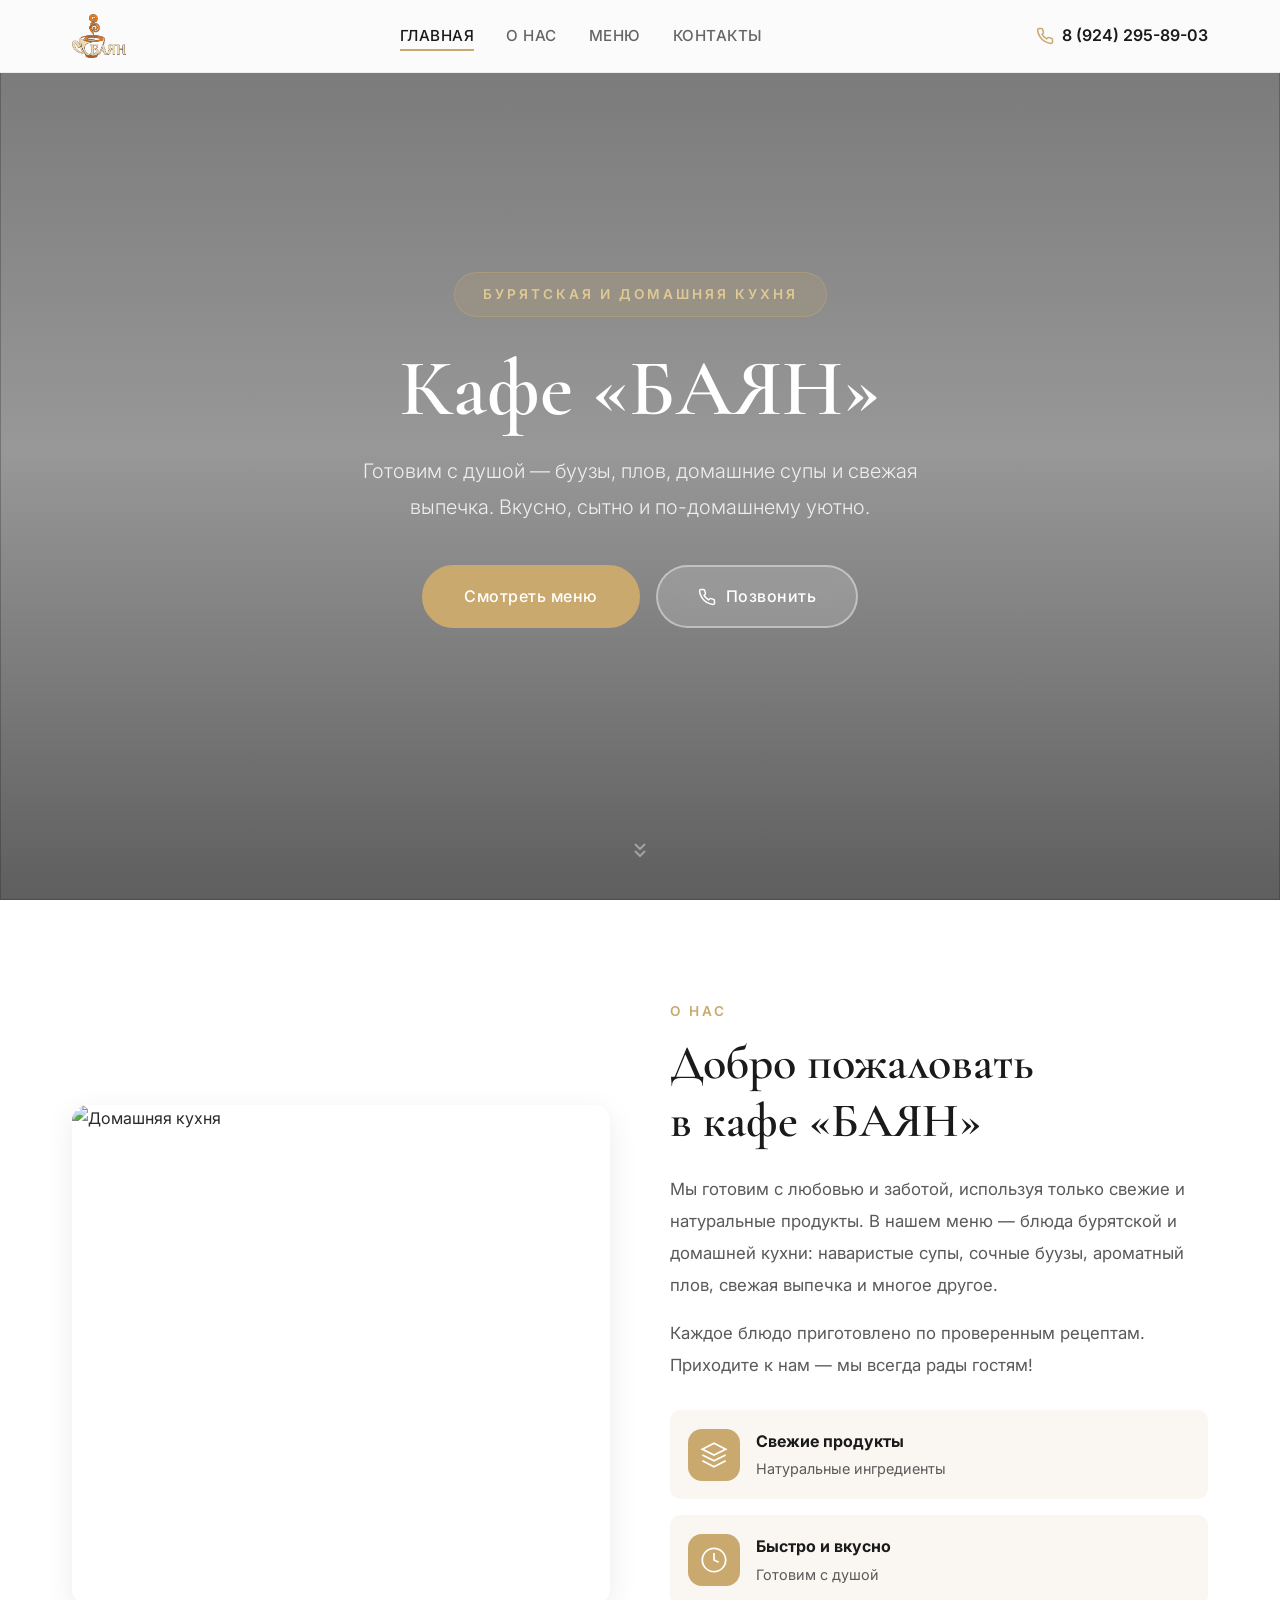
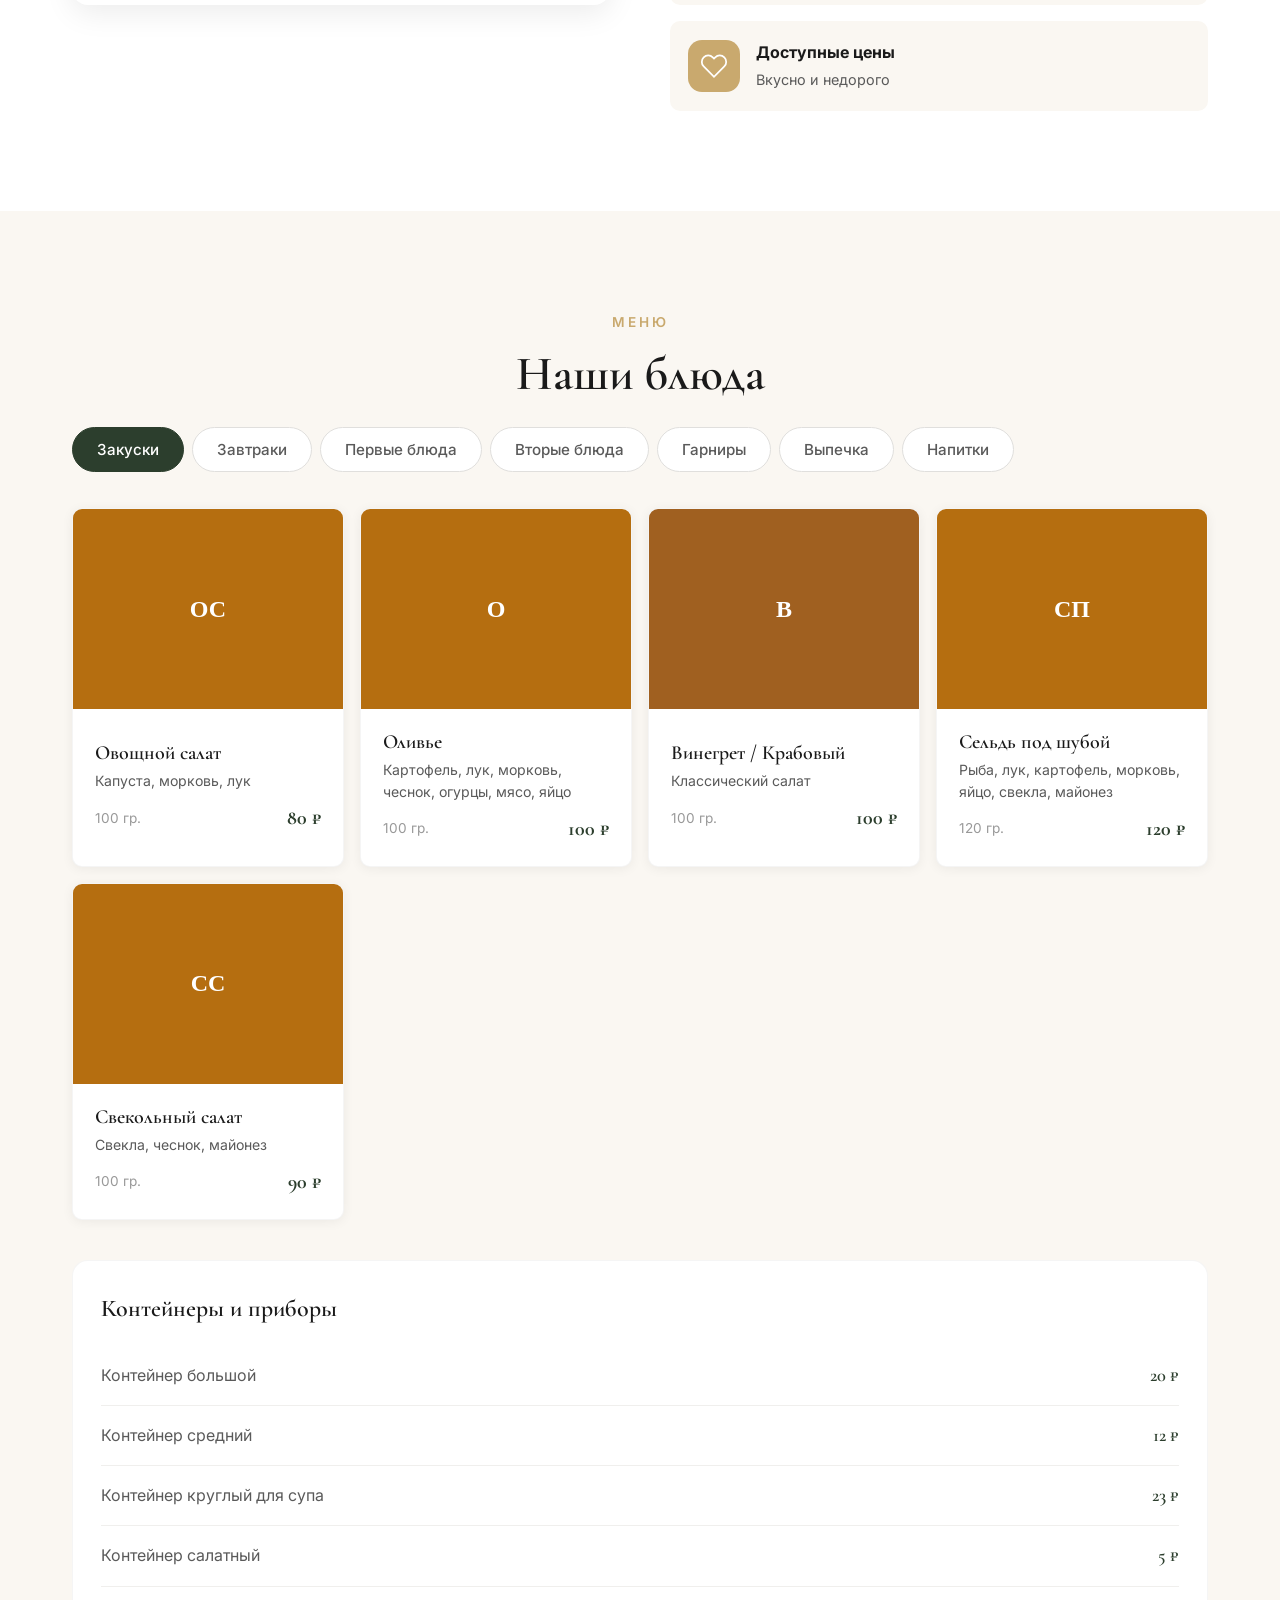
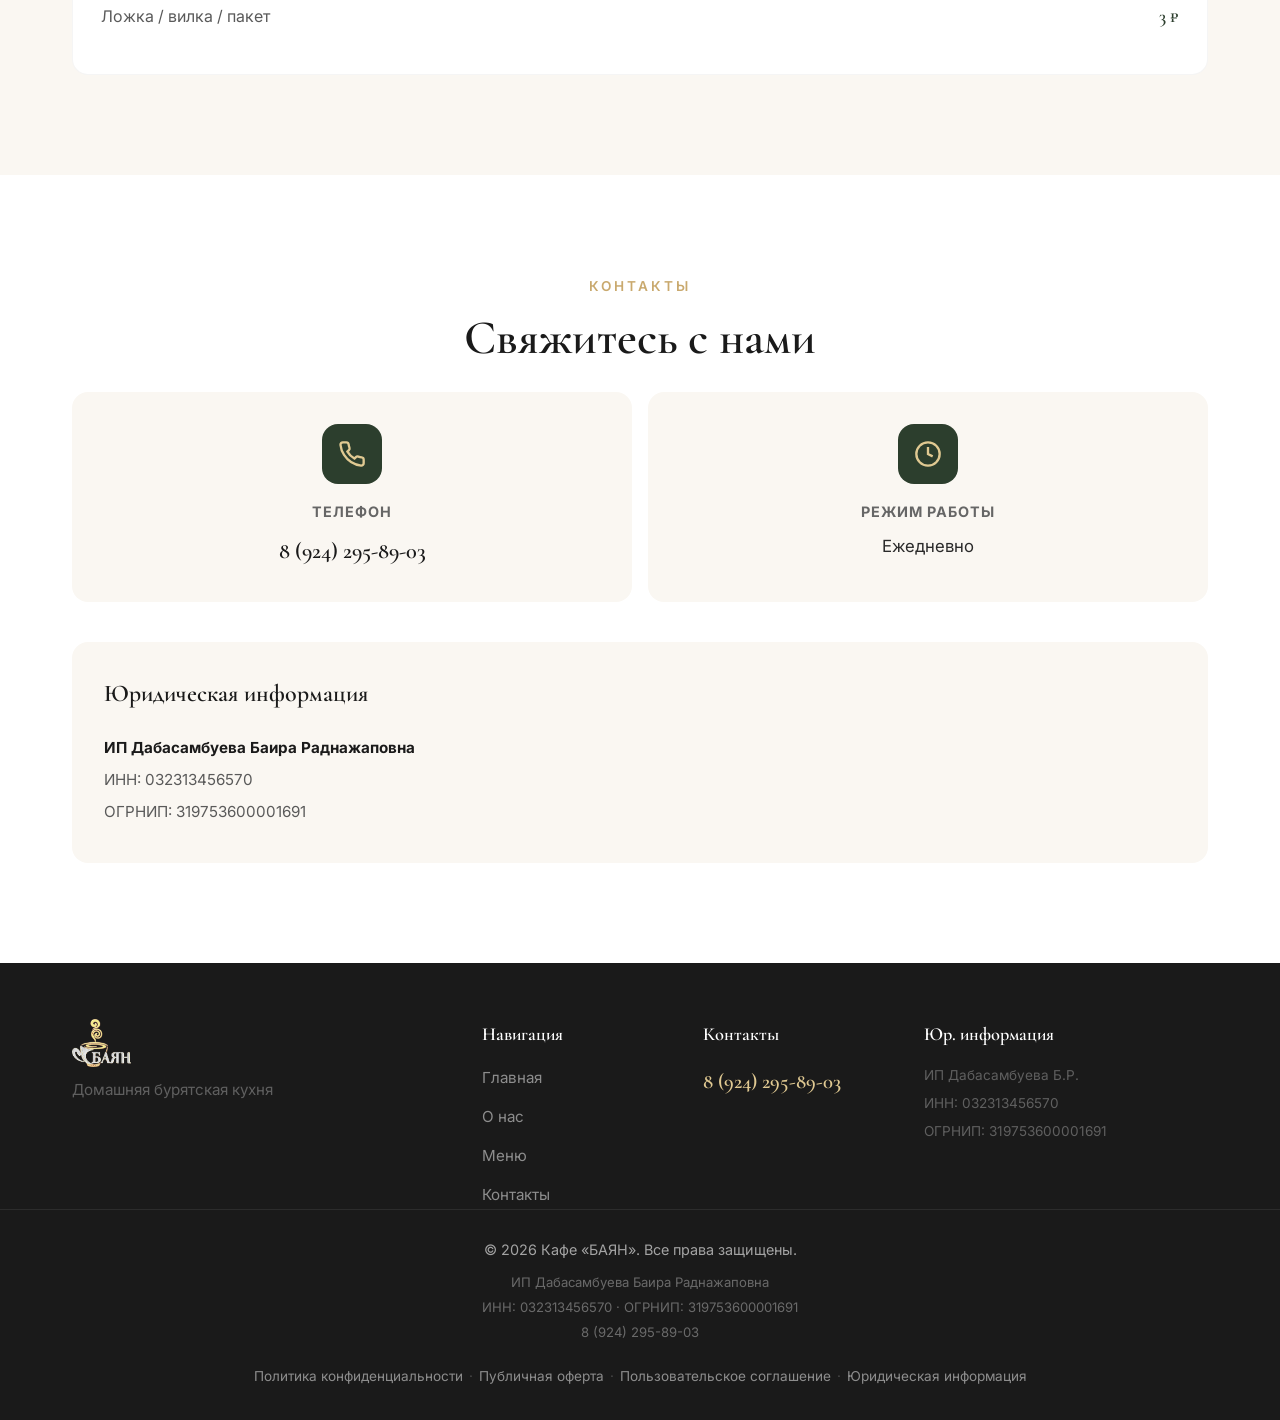
==== commit cb2bff53: "fix: remove bank details + mobile optimization - Removed bank details (БИК, К/с, банк) from index.ht" ====
--- a/index.html
+++ b/index.html
@@ -835,13 +835,6 @@
                         <p><strong>ИП Дабасамбуева Баира Раднажаповна</strong></p>
                         <p>ИНН: 032313456570</p>
                         <p>ОГРНИП: 319753600001691</p>
-                        <p>Р/с: 40802810774000001075</p>
-                    </div>
-                    <div>
-                        <p><strong>Банковские реквизиты</strong></p>
-                        <p>Банк: Читинское отделение №8600 ПАО Сбербанк</p>
-                        <p>БИК: 047601637</p>
-                        <p>К/с: 30101810500000000637</p>
                     </div>
                 </div>
             </div>
--- a/css/style.css
+++ b/css/style.css
@@ -36,7 +36,10 @@
     line-height: 1.7;
     overflow-x: hidden;
     -webkit-font-smoothing: antialiased;
-}
+    -webkit-text-size-adjust: 100%;
+    text-size-adjust: 100%;
+}
+button, a { -webkit-tap-highlight-color: transparent; }
 img { max-width: 100%; height: auto; display: block; }
 a { color: var(--gold-dark); text-decoration: none; transition: color var(--transition); }
 a:hover { color: var(--gold); }
@@ -256,7 +259,7 @@
     align-items: center;
     justify-content: center;
     text-align: center;
-    padding: 120px 20px 80px;
+    padding: 100px 20px 70px;
     overflow: hidden;
 }
 
@@ -435,6 +438,7 @@
 .menu__tab {
     flex-shrink: 0;
     padding: 12px 24px;
+    min-height: 44px;
     border: 1.5px solid var(--gray-200);
     border-radius: 50px;
     background: var(--white);
@@ -445,6 +449,7 @@
     cursor: pointer;
     transition: all var(--transition);
     white-space: nowrap;
+    -webkit-tap-highlight-color: transparent;
 }
 .menu__tab:hover {
     border-color: var(--gold);
@@ -743,11 +748,12 @@
     flex-wrap: wrap;
     justify-content: center;
     align-items: center;
-    gap: 6px 4px;
+    gap: 8px 4px;
 }
 .footer__docs a {
     color: rgba(255,255,255,0.5);
     font-size: 0.85rem;
+    padding: 4px 2px;
     transition: color var(--transition);
 }
 .footer__docs a:hover {
@@ -780,10 +786,72 @@
 }
 
 /* ===== Responsive ===== */
+
+/* Small phones (up to 374px) */
+@media (max-width: 374px) {
+    .container { padding: 0 16px; }
+    .hero { padding: 100px 16px 60px; }
+    .hero__title { font-size: 2.2rem; }
+    .hero__subtitle { font-size: 1rem; margin-bottom: 28px; }
+    .hero__badge { font-size: 0.75rem; padding: 8px 20px; letter-spacing: 2px; margin-bottom: 20px; }
+    .hero__actions { flex-direction: column; align-items: center; }
+    .btn { padding: 14px 32px; font-size: 0.95rem; width: 100%; }
+    .section-title { font-size: 1.8rem; }
+    .section-label { font-size: 0.75rem; letter-spacing: 2px; }
+    .about { padding: 60px 0; }
+    .about__img { height: 220px; }
+    .about__text { font-size: 0.95rem; }
+    .feature { padding: 14px; gap: 12px; }
+    .feature__icon { width: 44px; height: 44px; border-radius: 12px; }
+    .feature__icon svg { width: 20px; height: 20px; }
+    .feature strong { font-size: 0.9rem; }
+    .feature p { font-size: 0.82rem; }
+    .menu { padding: 60px 0; }
+    .menu__tab { padding: 10px 18px; font-size: 0.85rem; }
+    .menu-card__img-wrap { width: 100px; min-height: 100px; }
+    .menu-card__body { padding: 12px 14px; }
+    .menu-card__name { font-size: 1.05rem; }
+    .menu-card__desc { font-size: 0.8rem; margin-bottom: 8px; }
+    .menu-card__price { font-size: 1.1rem; }
+    .menu__extra { padding: 20px; }
+    .menu__extra-title { font-size: 1.3rem; }
+    .menu__extra-item { font-size: 0.9rem; padding: 12px 0; }
+    .contacts { padding: 60px 0; }
+    .contacts__grid { grid-template-columns: 1fr; gap: 12px; }
+    .contacts__card { padding: 24px 16px; }
+    .contacts__card-icon { width: 48px; height: 48px; border-radius: 14px; }
+    .contacts__phone { font-size: 1.2rem; }
+    .contacts__legal { padding: 20px; }
+    .contacts__legal h3 { font-size: 1.3rem; }
+    .contacts__legal p { font-size: 0.88rem; }
+    .footer { padding-top: 40px; }
+    .footer__inner { grid-template-columns: 1fr; gap: 24px; }
+    .footer h4 { font-size: 1.05rem; margin-bottom: 10px; }
+    .footer__docs a { font-size: 0.78rem; }
+    .footer__copyright { font-size: 0.82rem; }
+    .footer__requisites { font-size: 0.78rem; }
+    .mobile-call { width: 52px; height: 52px; bottom: 20px; right: 16px; }
+}
+
+/* Standard phones (375px - 479px) */
+@media (min-width: 375px) and (max-width: 479px) {
+    .hero__title { font-size: 2.6rem; }
+    .hero__subtitle { font-size: 1.05rem; }
+    .hero__actions { flex-direction: column; align-items: center; }
+    .btn { width: 100%; }
+    .section-title { font-size: 2rem; }
+    .about__img { height: 250px; }
+    .contacts__grid { grid-template-columns: 1fr; gap: 12px; }
+    .footer__inner { grid-template-columns: 1fr 1fr; gap: 24px; }
+}
+
+/* Larger phones (480px+) */
 @media (min-width: 480px) {
     .menu__grid { grid-template-columns: 1fr 1fr; }
-}
-
+    .hero__title { font-size: 3rem; }
+}
+
+/* Tablets (768px+) */
 @media (min-width: 768px) {
     .container { padding: 0 32px; }
 
@@ -814,6 +882,7 @@
     .mobile-call { display: none; }
 }
 
+/* Desktop (1024px+) */
 @media (min-width: 1024px) {
     .menu__grid { grid-template-columns: repeat(3, 1fr); }
 
@@ -823,6 +892,7 @@
     .menu-card__name { font-size: 1.25rem; }
 }
 
+/* Large desktop (1200px+) */
 @media (min-width: 1200px) {
     .hero__title { font-size: 5rem; }
     .menu__grid { grid-template-columns: repeat(4, 1fr); }
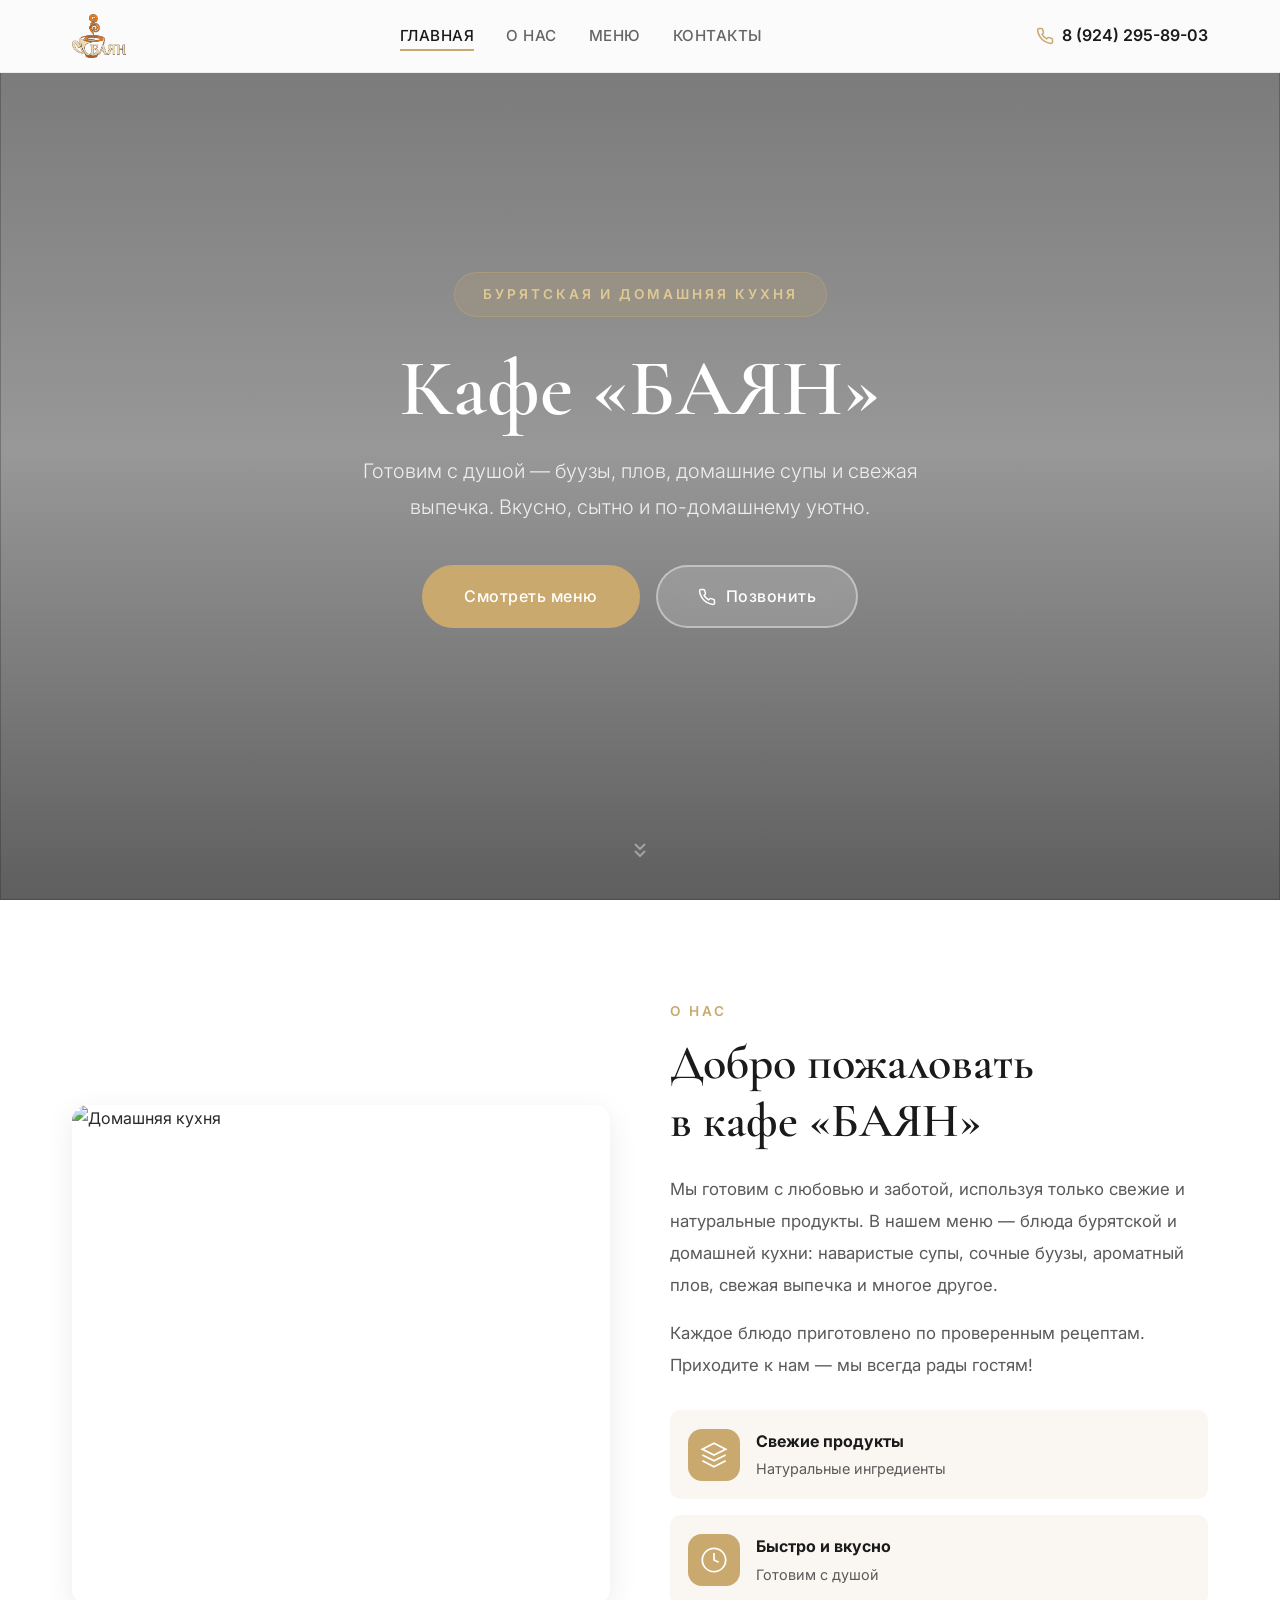
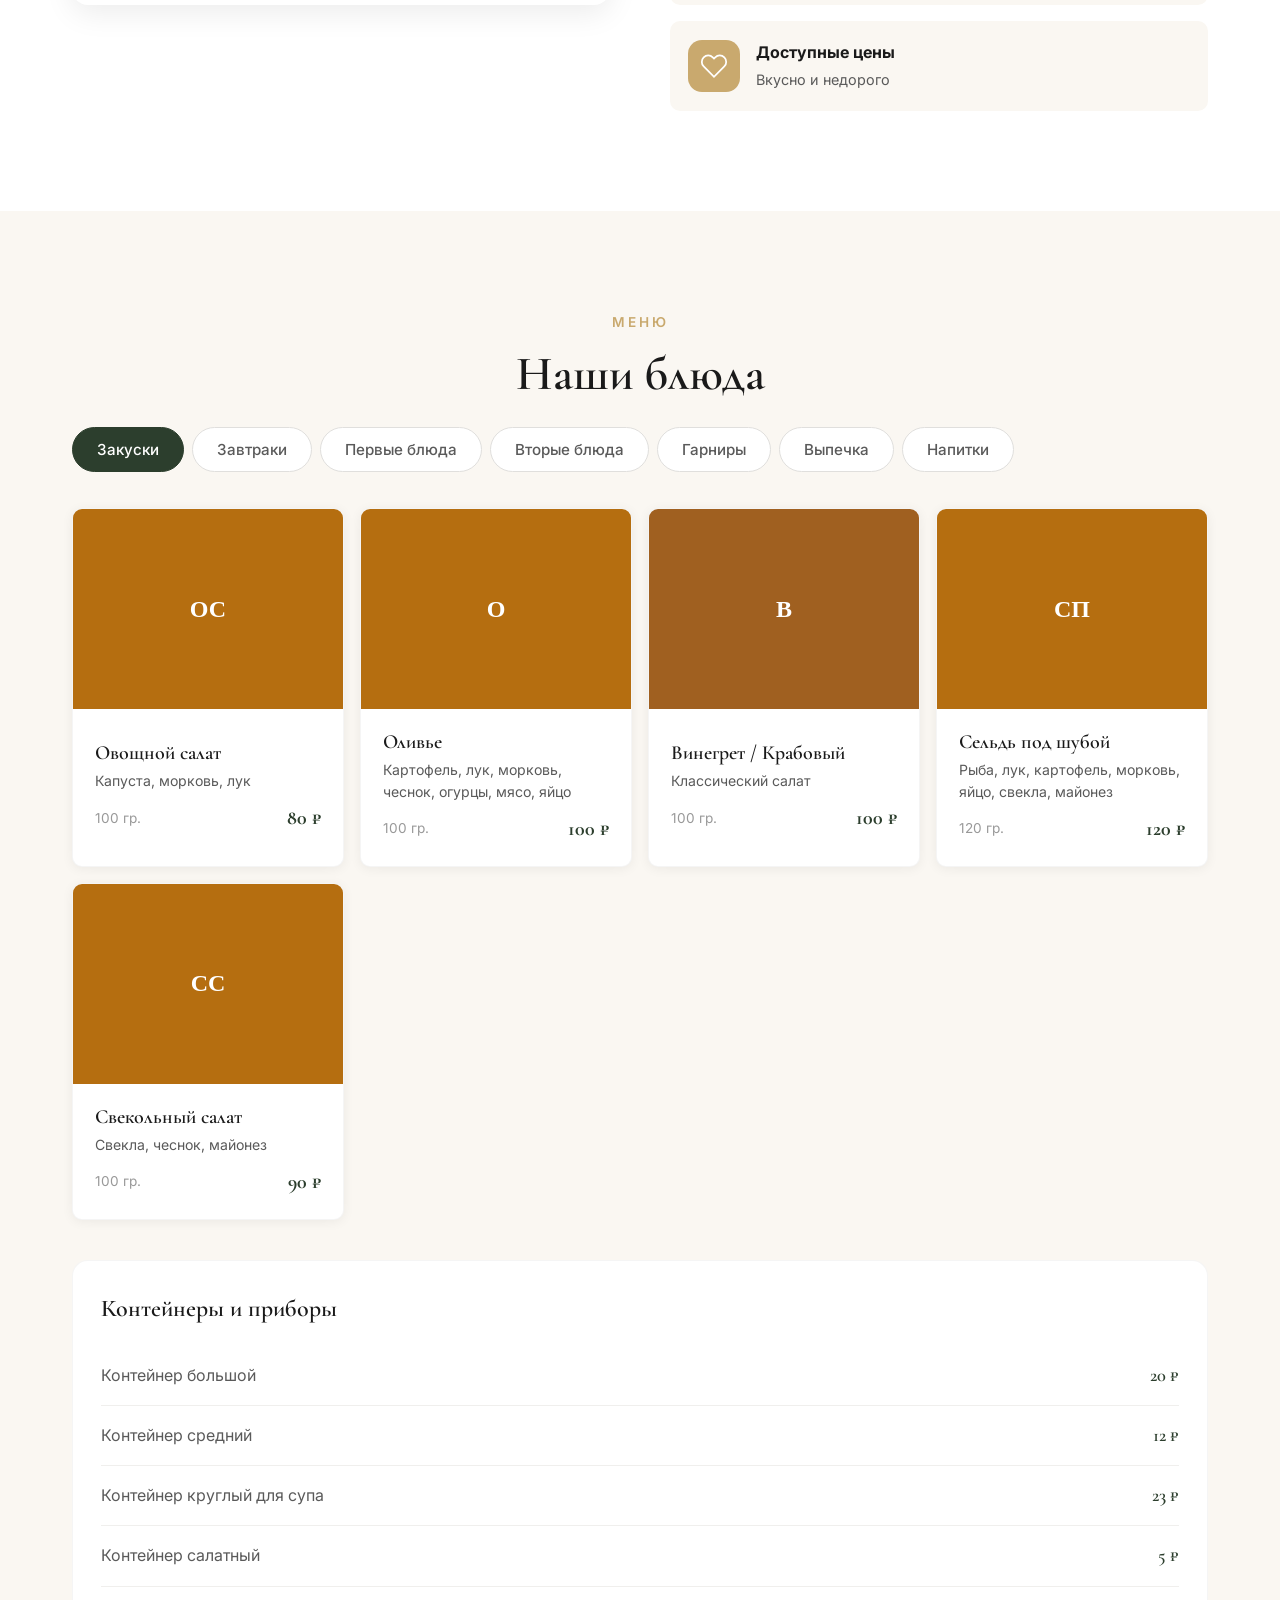
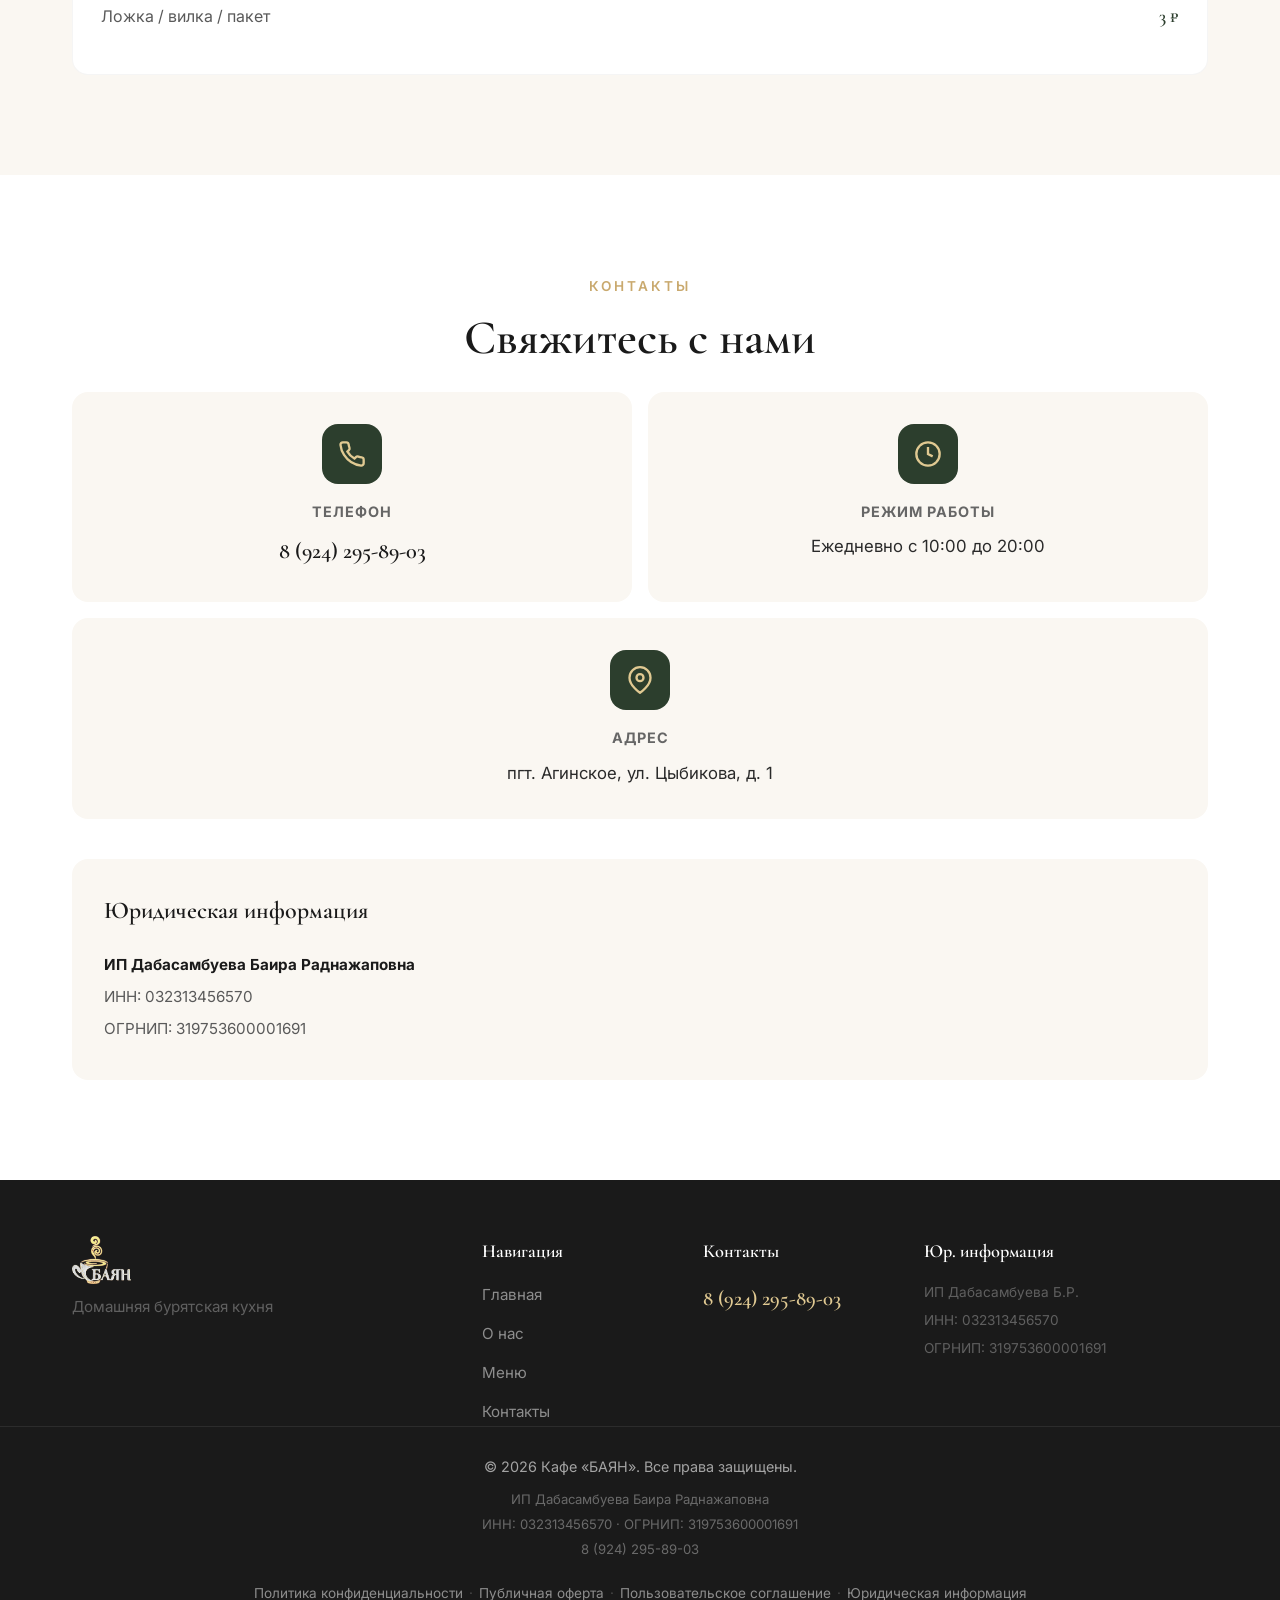
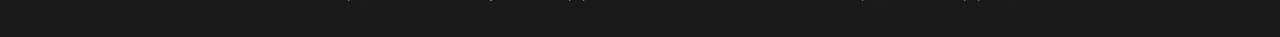
==== commit acb7ff56: "feat: add address card and working hours to contacts - Added address: пгт. Агинское, ул. Цыбикова, д" ====
--- a/index.html
+++ b/index.html
@@ -824,7 +824,14 @@
                         <svg width="28" height="28" viewBox="0 0 24 24" fill="none" stroke="currentColor" stroke-width="2"><circle cx="12" cy="12" r="10"/><path d="M12 6v6l4 2"/></svg>
                     </div>
                     <strong>Режим работы</strong>
-                    <p>Ежедневно</p>
+                    <p>Ежедневно с 10:00 до 20:00</p>
+                </div>
+                <div class="contacts__card contacts__card--wide">
+                    <div class="contacts__card-icon">
+                        <svg width="28" height="28" viewBox="0 0 24 24" fill="none" stroke="currentColor" stroke-width="2"><path d="M21 10c0 7-9 13-9 13s-9-6-9-13a9 9 0 0118 0z"/><circle cx="12" cy="10" r="3"/></svg>
+                    </div>
+                    <strong>Адрес</strong>
+                    <p>пгт. Агинское, ул. Цыбикова, д. 1</p>
                 </div>
             </div>
 
--- a/css/style.css
+++ b/css/style.css
@@ -608,6 +608,7 @@
     transition: transform var(--transition);
 }
 .contacts__card:hover { transform: translateY(-4px); }
+.contacts__card--wide { grid-column: 1 / -1; }
 
 .contacts__card-icon {
     width: 60px;
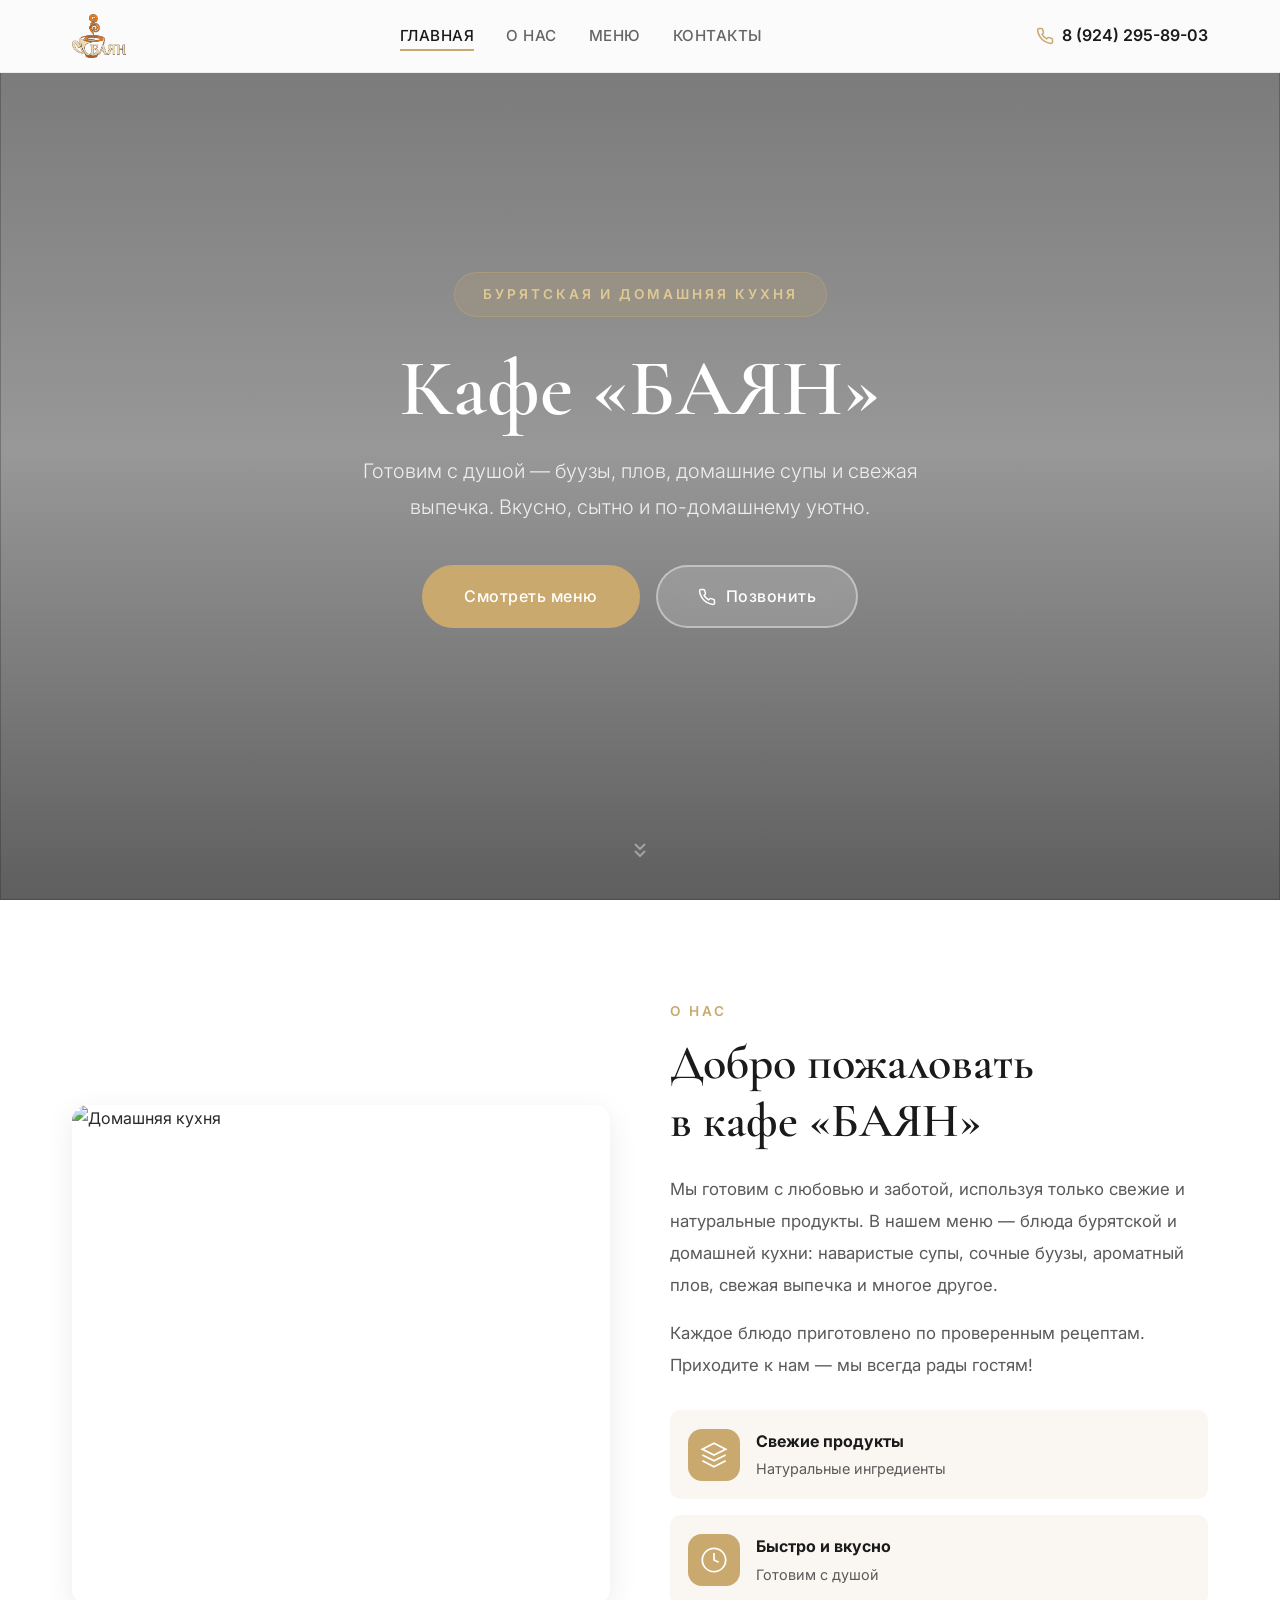
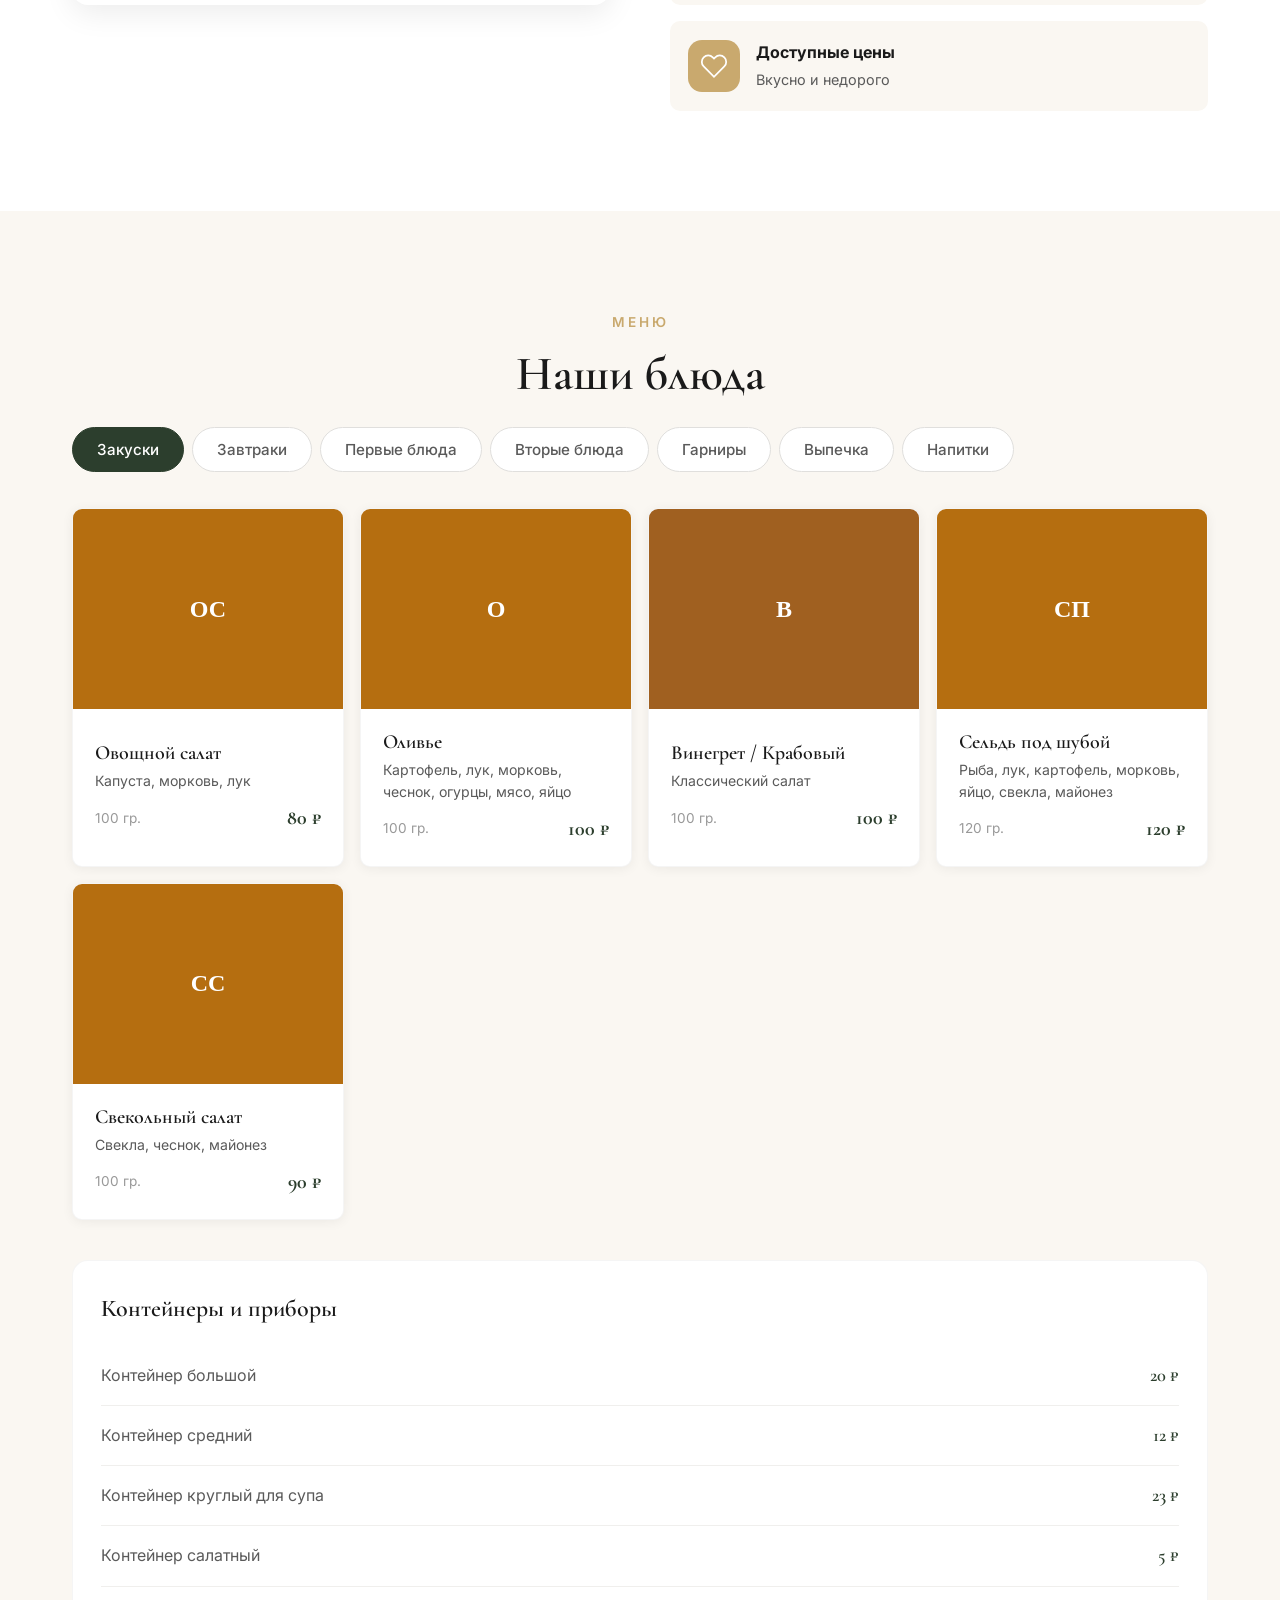
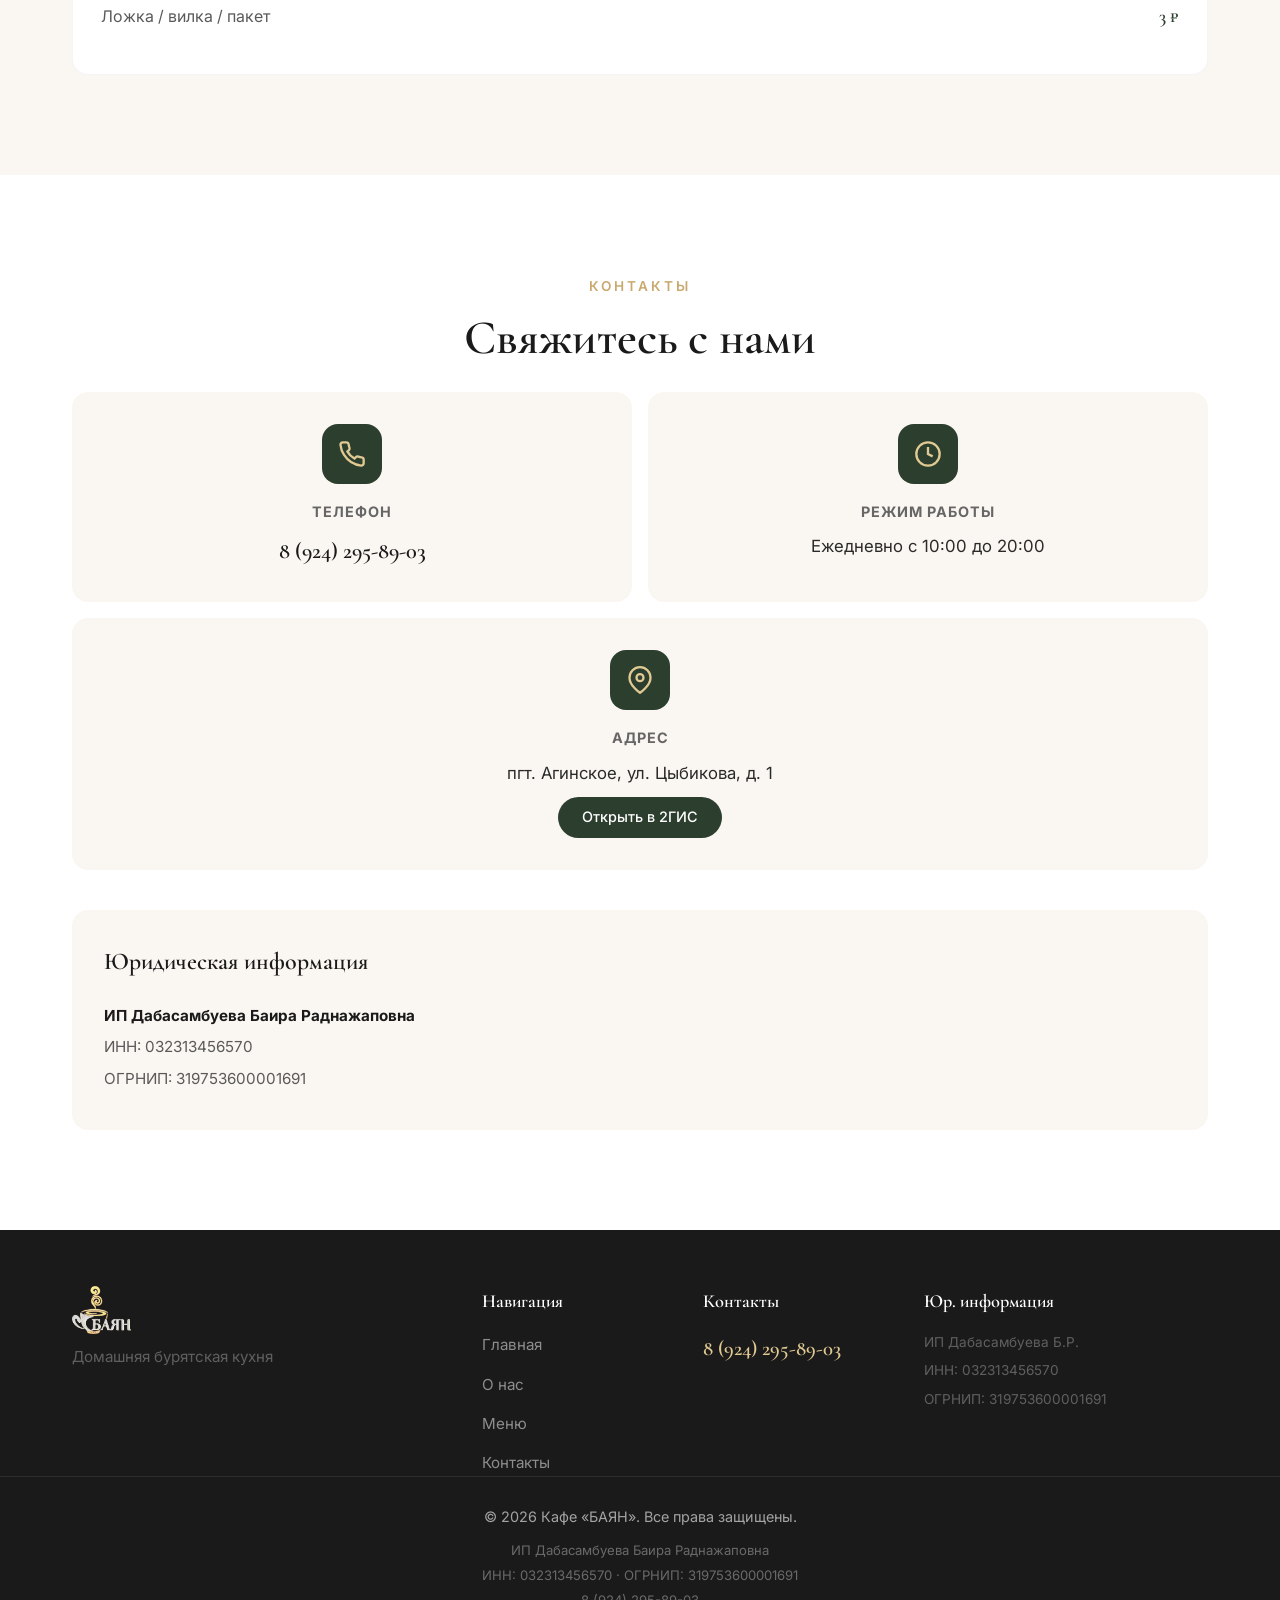
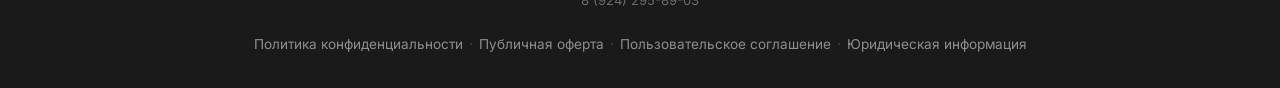
==== commit 086e847d: "feat: add 2GIS link to address card https://claude.ai/code/session_01EqJZsQugFG9tfQvwiuzzny" ====
--- a/index.html
+++ b/index.html
@@ -832,6 +832,7 @@
                     </div>
                     <strong>Адрес</strong>
                     <p>пгт. Агинское, ул. Цыбикова, д. 1</p>
+                    <a href="https://go.2gis.com/tcvVv" target="_blank" rel="noopener" class="contacts__2gis">Открыть в 2ГИС</a>
                 </div>
             </div>
 
--- a/css/style.css
+++ b/css/style.css
@@ -640,6 +640,22 @@
 .contacts__card p {
     color: var(--text);
     font-size: 1.05rem;
+}
+.contacts__2gis {
+    display: inline-block;
+    margin-top: 10px;
+    padding: 8px 24px;
+    background: var(--dark-green);
+    color: var(--white);
+    border-radius: 50px;
+    font-size: 0.9rem;
+    font-weight: 500;
+    transition: all var(--transition);
+}
+.contacts__2gis:hover {
+    background: var(--green);
+    color: var(--white);
+    transform: translateY(-2px);
 }
 
 .contacts__legal {
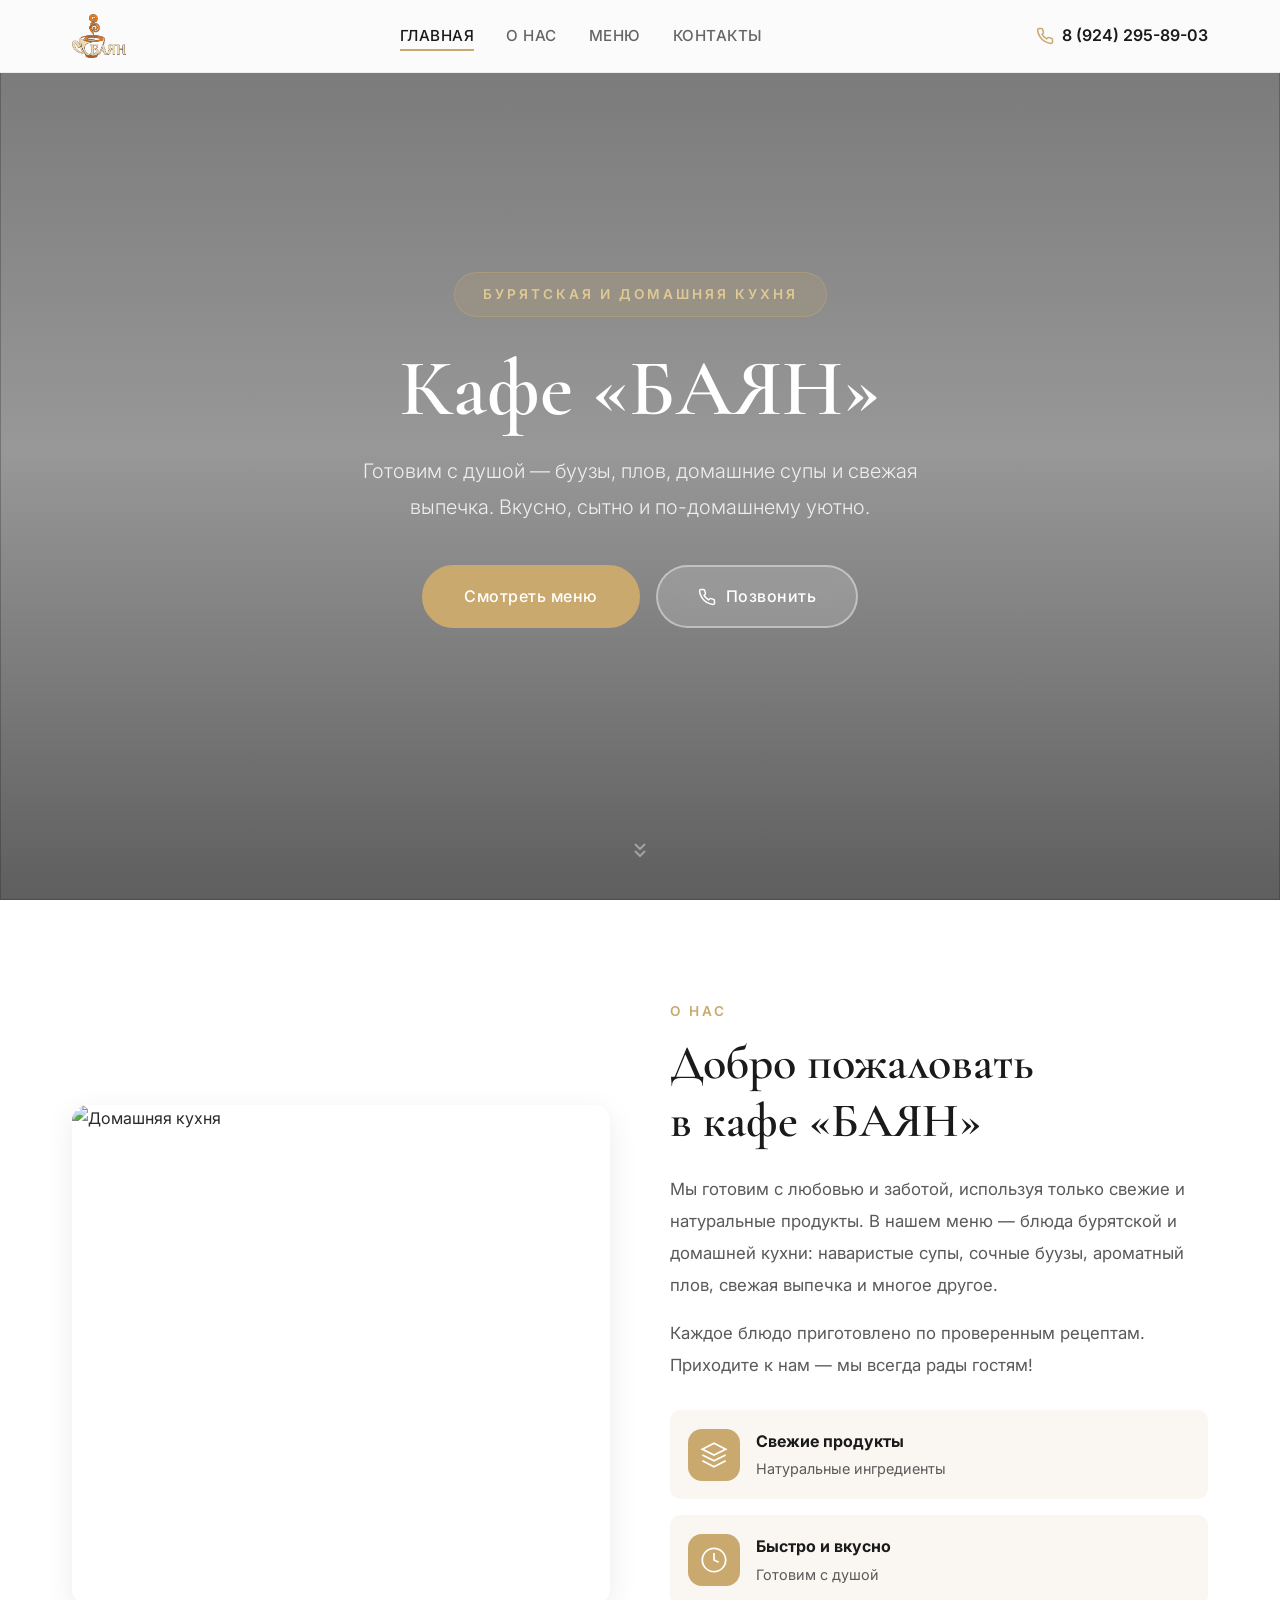
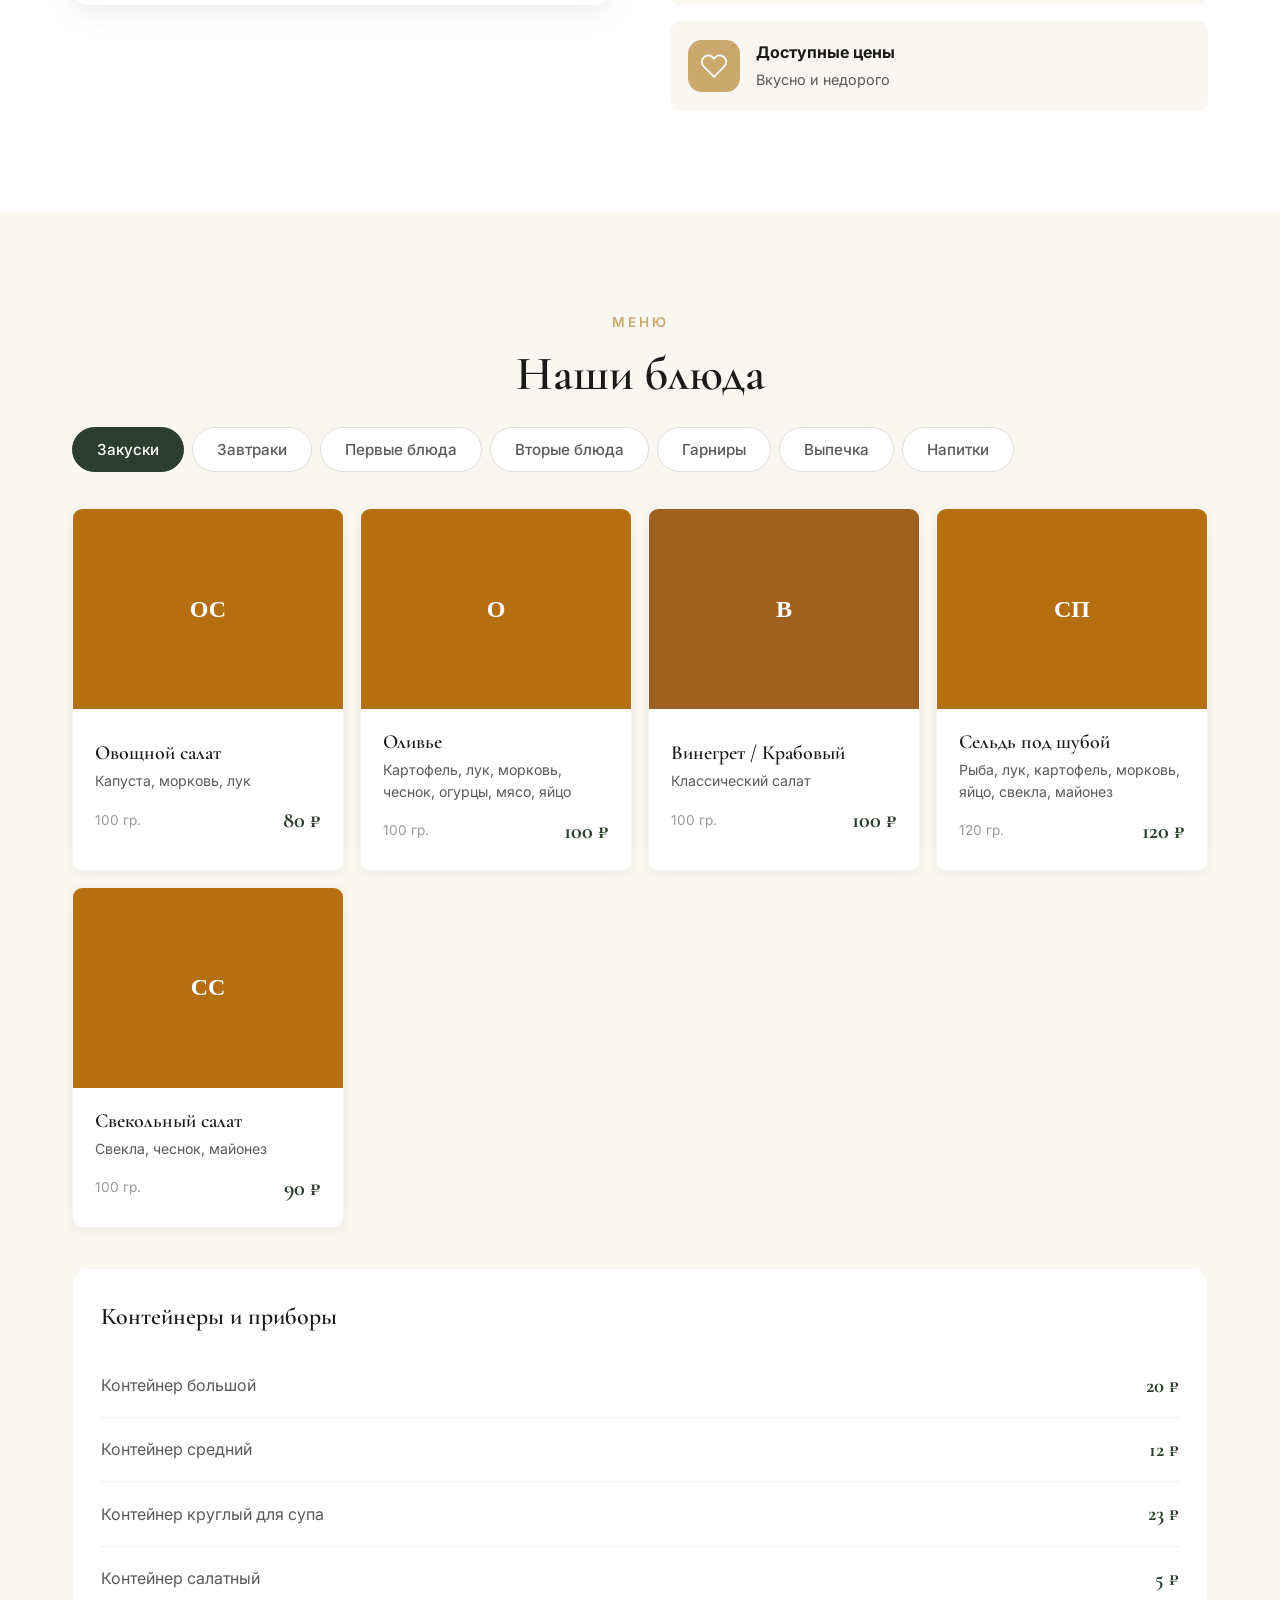
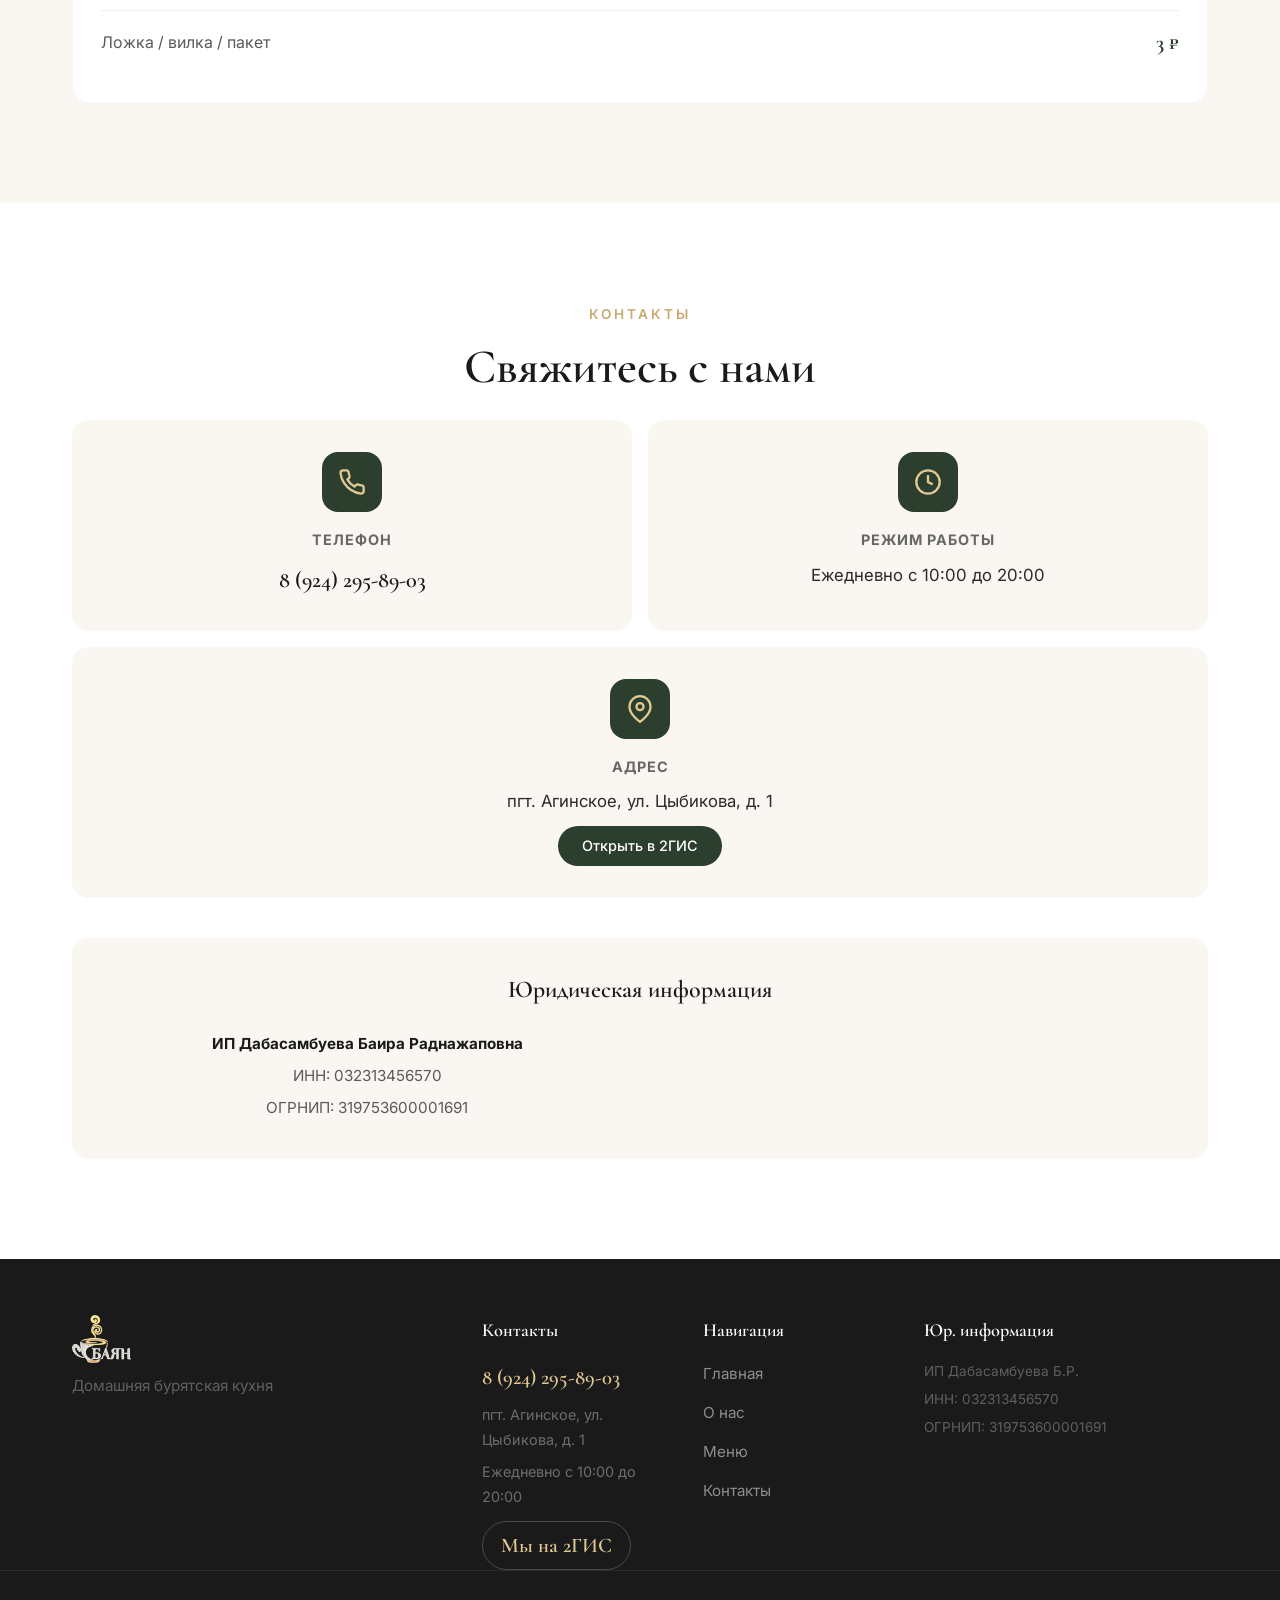
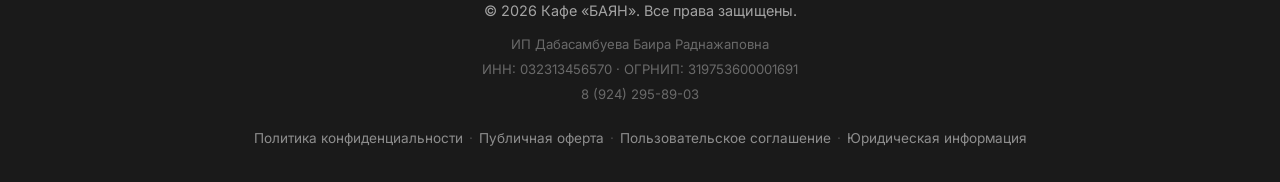
==== commit 7a0d57d1: "fix: center legal block, reorganize footer, bigger prices - Centered legal info block text - Footer:" ====
--- a/index.html
+++ b/index.html
@@ -856,6 +856,13 @@
                 <img src="images/logo.png" alt="Кафе БАЯН" class="footer__logo">
                 <p>Домашняя бурятская кухня</p>
             </div>
+            <div class="footer__contact">
+                <h4>Контакты</h4>
+                <a href="tel:+79242958903">8 (924) 295-89-03</a>
+                <p class="footer__address">пгт. Агинское, ул. Цыбикова, д. 1</p>
+                <p class="footer__hours">Ежедневно с 10:00 до 20:00</p>
+                <a href="https://go.2gis.com/tcvVv" target="_blank" rel="noopener" class="footer__2gis">Мы на 2ГИС</a>
+            </div>
             <div class="footer__nav">
                 <h4>Навигация</h4>
                 <ul>
@@ -864,10 +871,6 @@
                     <li><a href="#menu">Меню</a></li>
                     <li><a href="#contacts">Контакты</a></li>
                 </ul>
-            </div>
-            <div class="footer__contact">
-                <h4>Контакты</h4>
-                <a href="tel:+79242958903">8 (924) 295-89-03</a>
             </div>
             <div class="footer__legal">
                 <h4>Юр. информация</h4>
--- a/css/style.css
+++ b/css/style.css
@@ -544,7 +544,7 @@
     color: var(--gray-400);
 }
 .menu-card__price {
-    font-size: 1.25rem;
+    font-size: 1.4rem;
     font-weight: 700;
     color: var(--dark-green);
     font-family: var(--font-display);
@@ -581,10 +581,10 @@
 }
 .menu__extra-item:last-child { border-bottom: none; }
 .menu__extra-item span:last-child {
-    font-weight: 600;
+    font-weight: 700;
     color: var(--dark-green);
     font-family: var(--font-display);
-    font-size: 1.15rem;
+    font-size: 1.3rem;
 }
 
 /* ===== Contacts ===== */
@@ -662,6 +662,7 @@
     background: var(--cream);
     padding: 32px;
     border-radius: var(--radius);
+    text-align: center;
 }
 .contacts__legal h3 {
     font-family: var(--font-display);
@@ -735,6 +736,28 @@
     font-family: var(--font-display);
     font-size: 1.3rem;
     font-weight: 600;
+}
+.footer__address,
+.footer__hours {
+    font-size: 0.9rem;
+    margin-top: 8px;
+    opacity: 0.6;
+}
+.footer__2gis {
+    display: inline-block;
+    margin-top: 12px;
+    padding: 6px 18px;
+    border: 1px solid rgba(255,255,255,0.2);
+    border-radius: 50px;
+    color: rgba(255,255,255,0.7);
+    font-size: 0.85rem;
+    font-family: var(--font-body);
+    font-weight: 500;
+    transition: all var(--transition);
+}
+.footer__2gis:hover {
+    border-color: var(--gold-light);
+    color: var(--gold-light);
 }
 
 .footer__legal p {
@@ -829,7 +852,7 @@
     .menu-card__body { padding: 12px 14px; }
     .menu-card__name { font-size: 1.05rem; }
     .menu-card__desc { font-size: 0.8rem; margin-bottom: 8px; }
-    .menu-card__price { font-size: 1.1rem; }
+    .menu-card__price { font-size: 1.2rem; }
     .menu__extra { padding: 20px; }
     .menu__extra-title { font-size: 1.3rem; }
     .menu__extra-item { font-size: 0.9rem; padding: 12px 0; }
